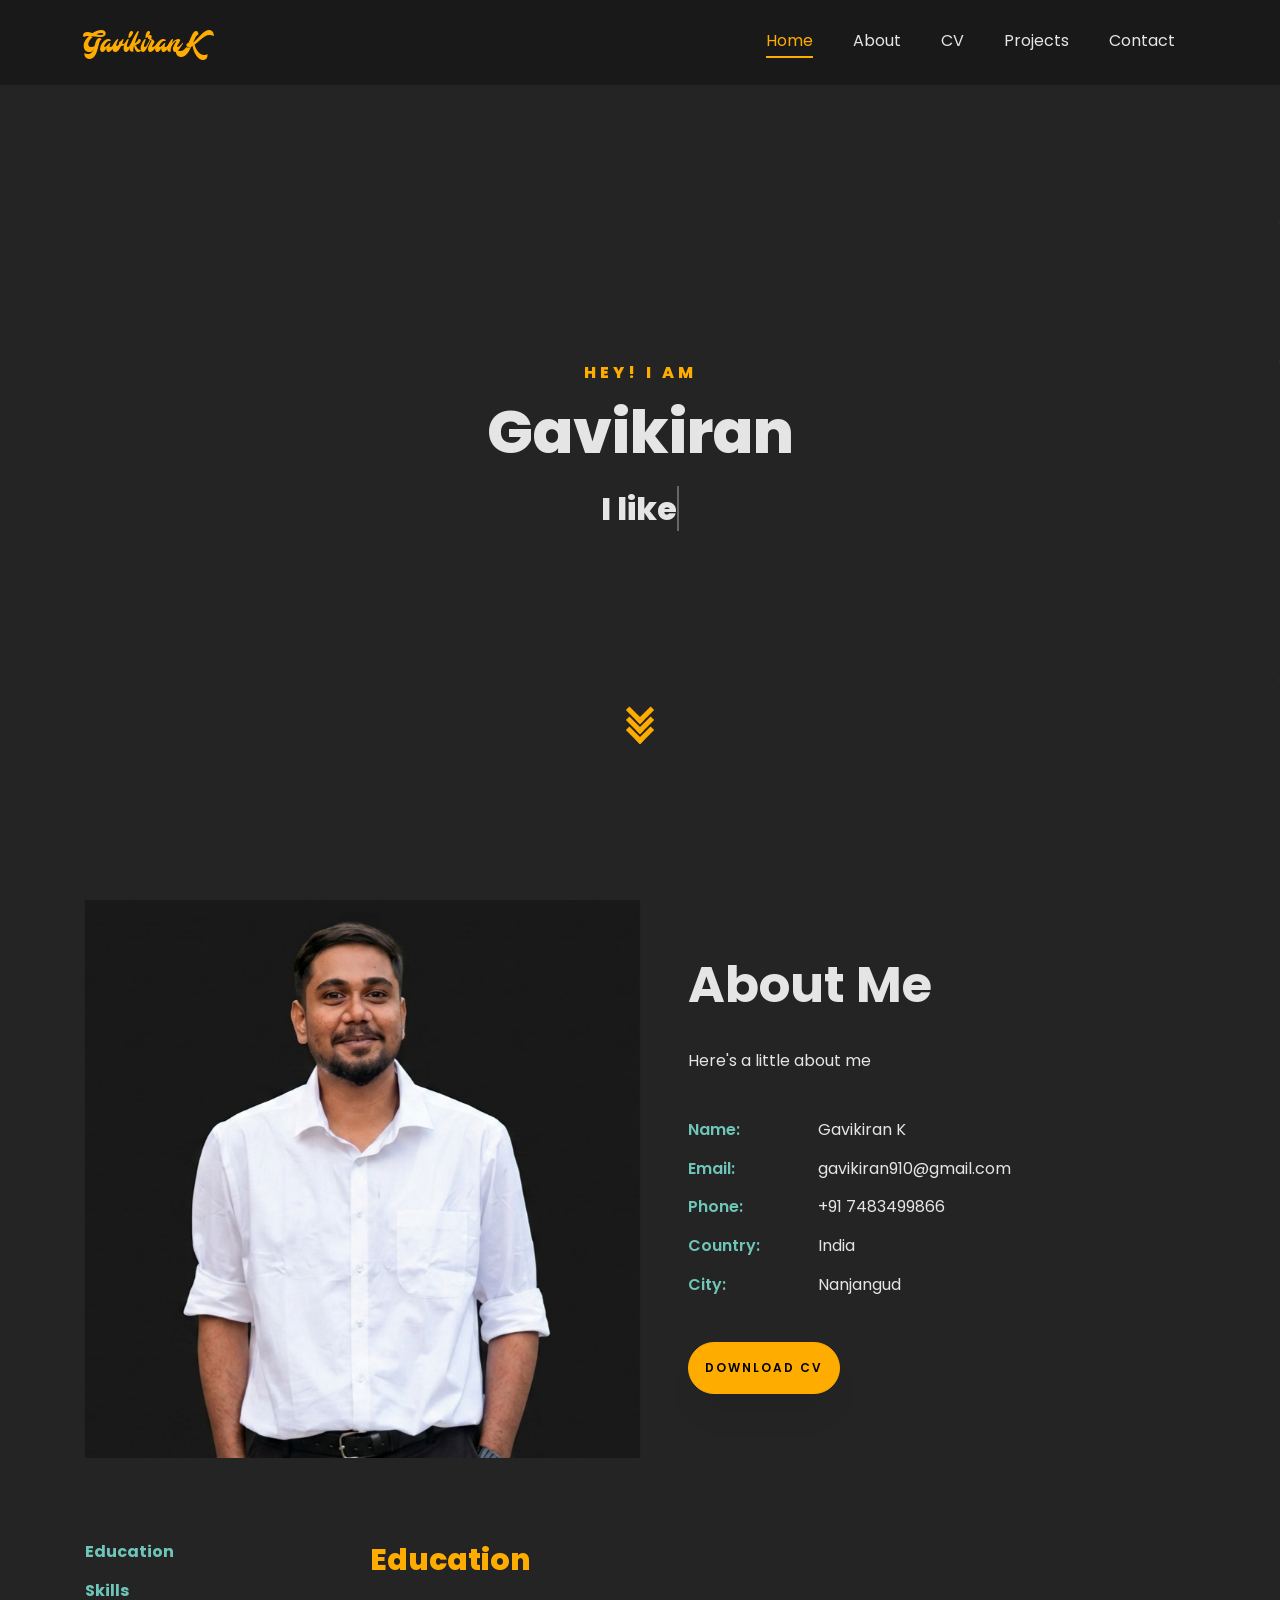
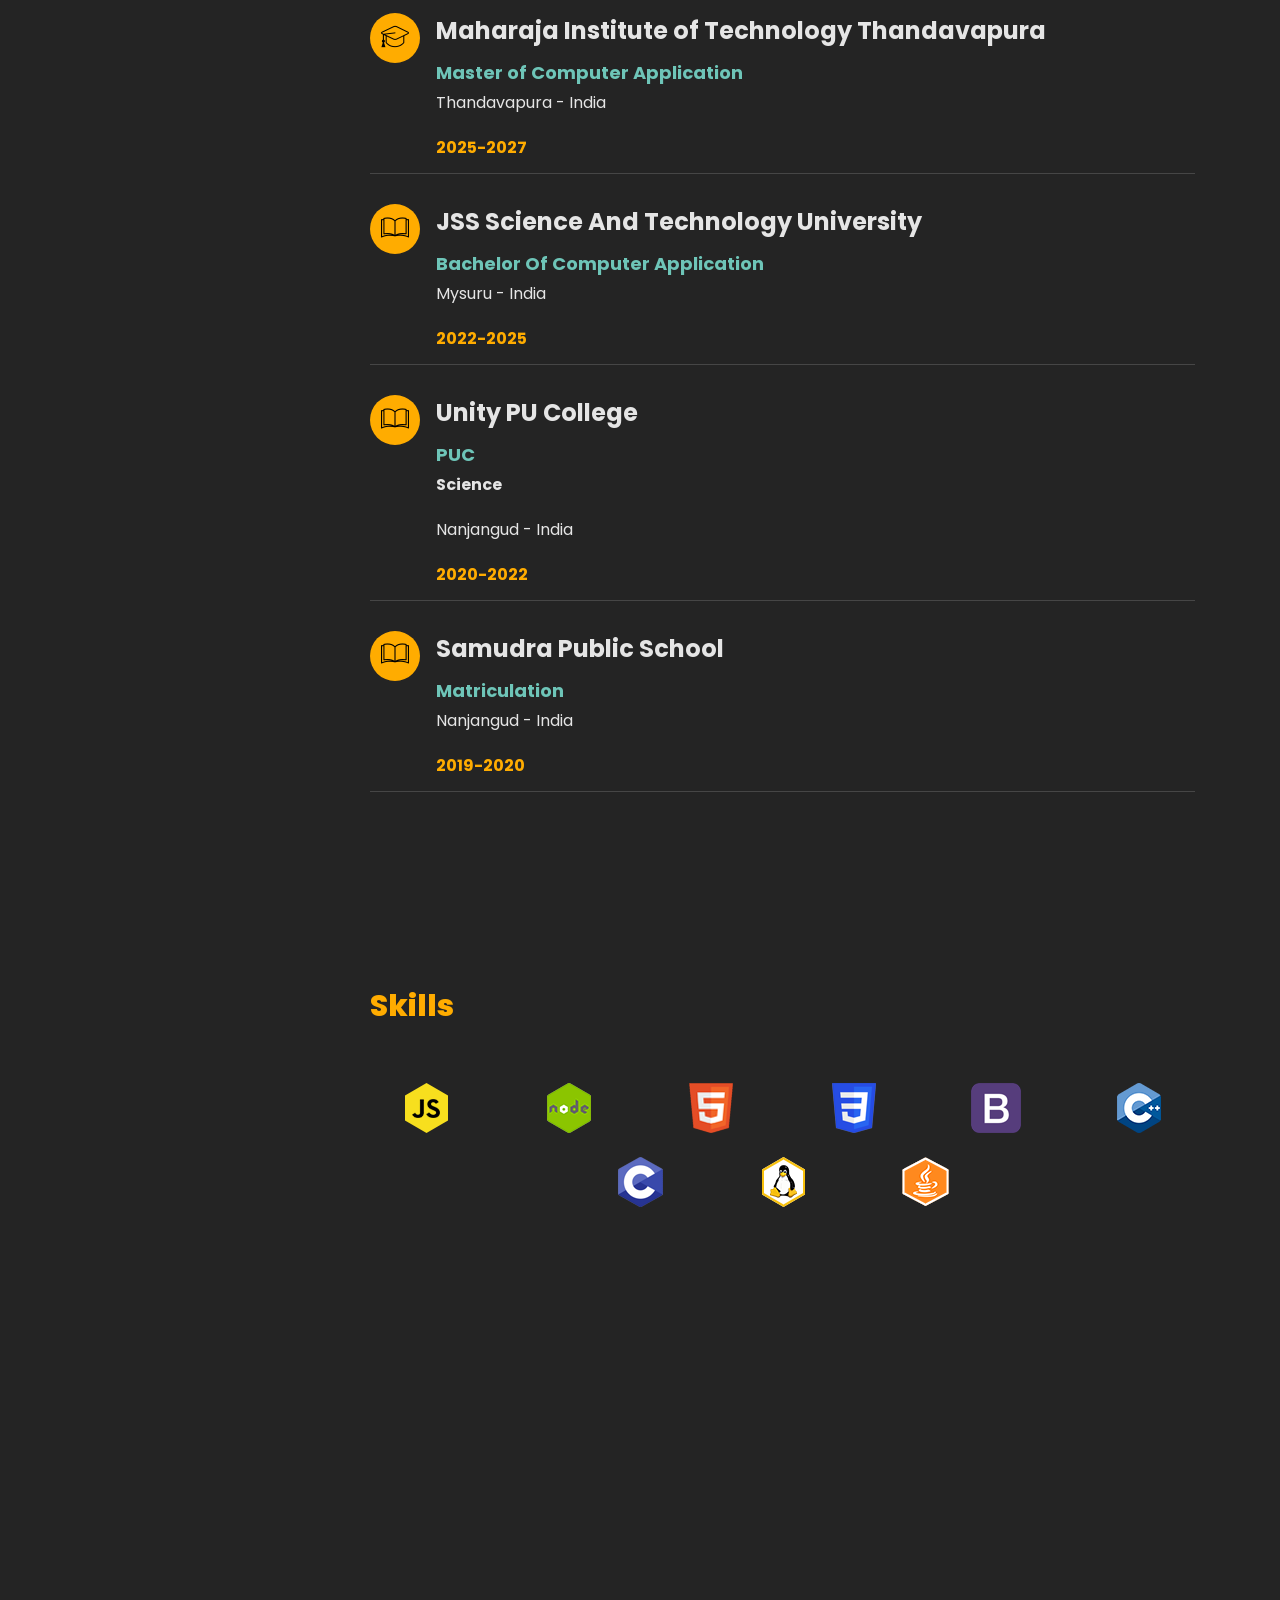
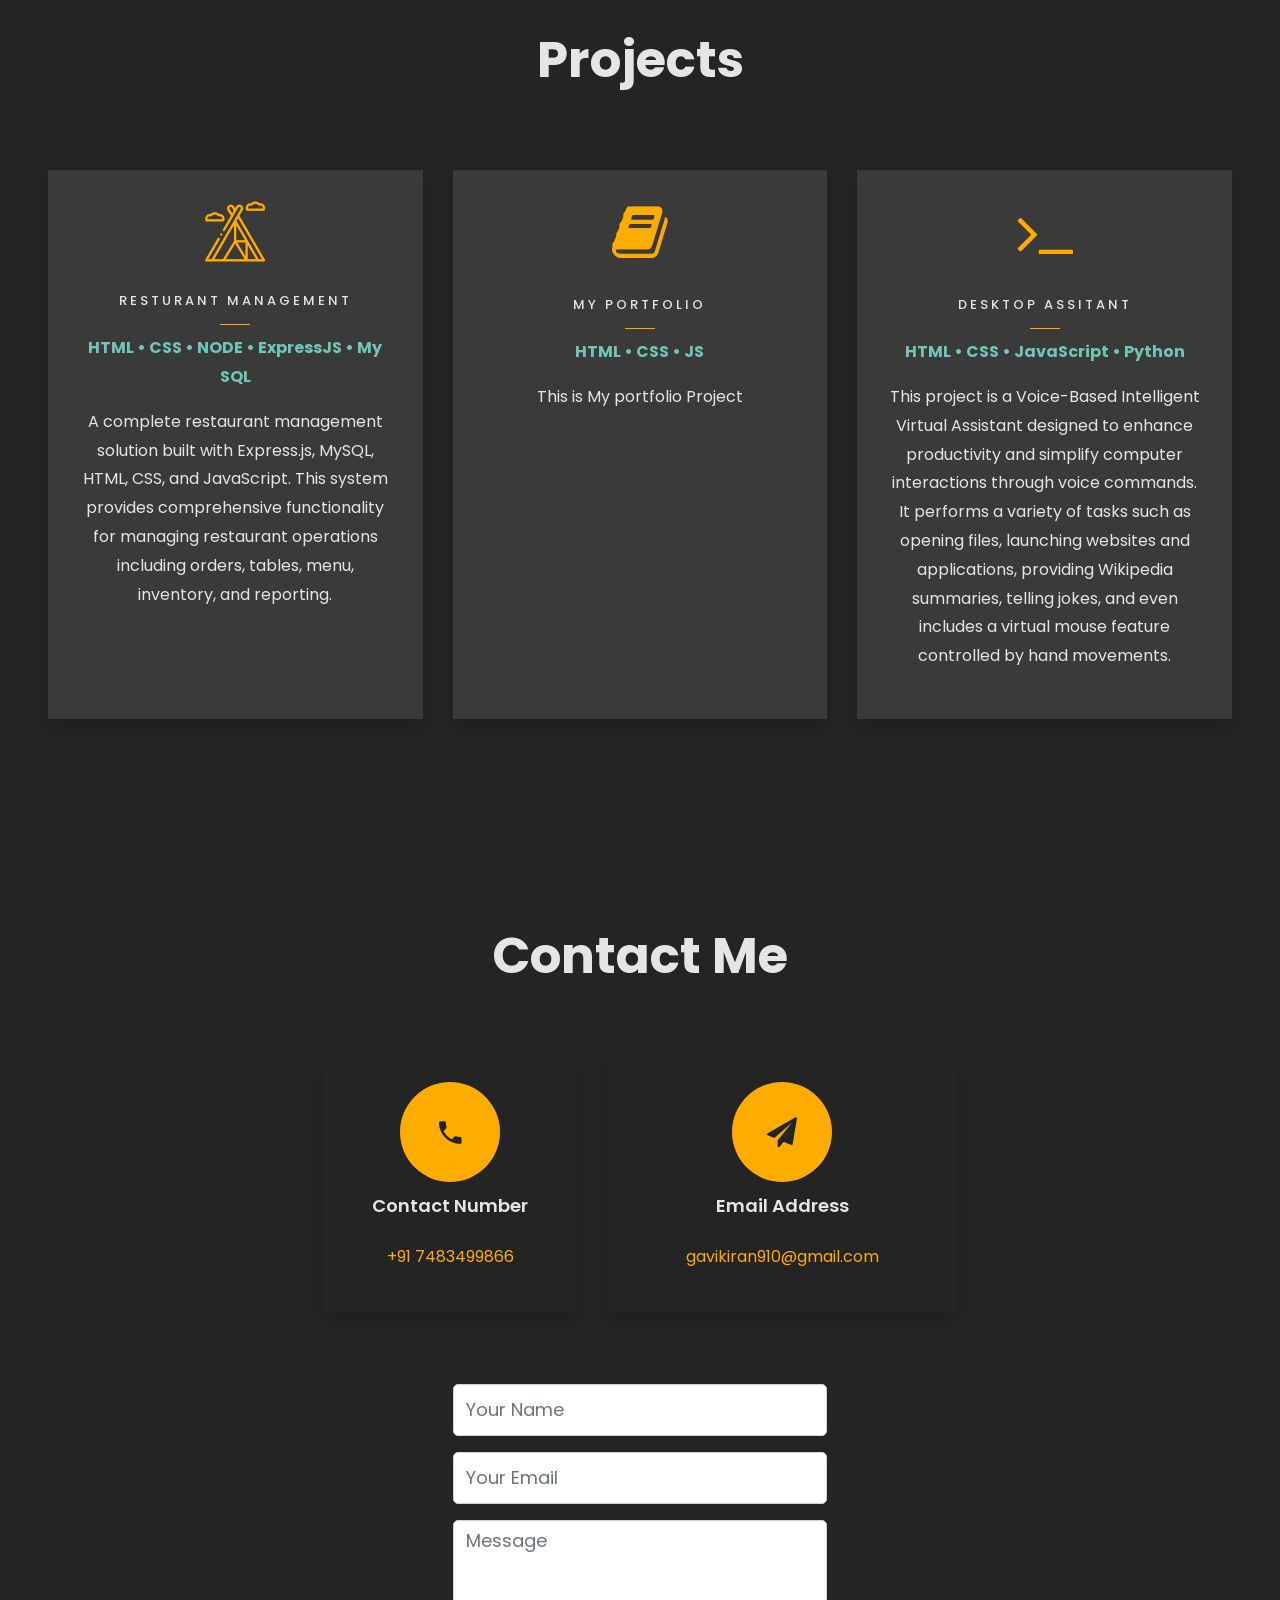
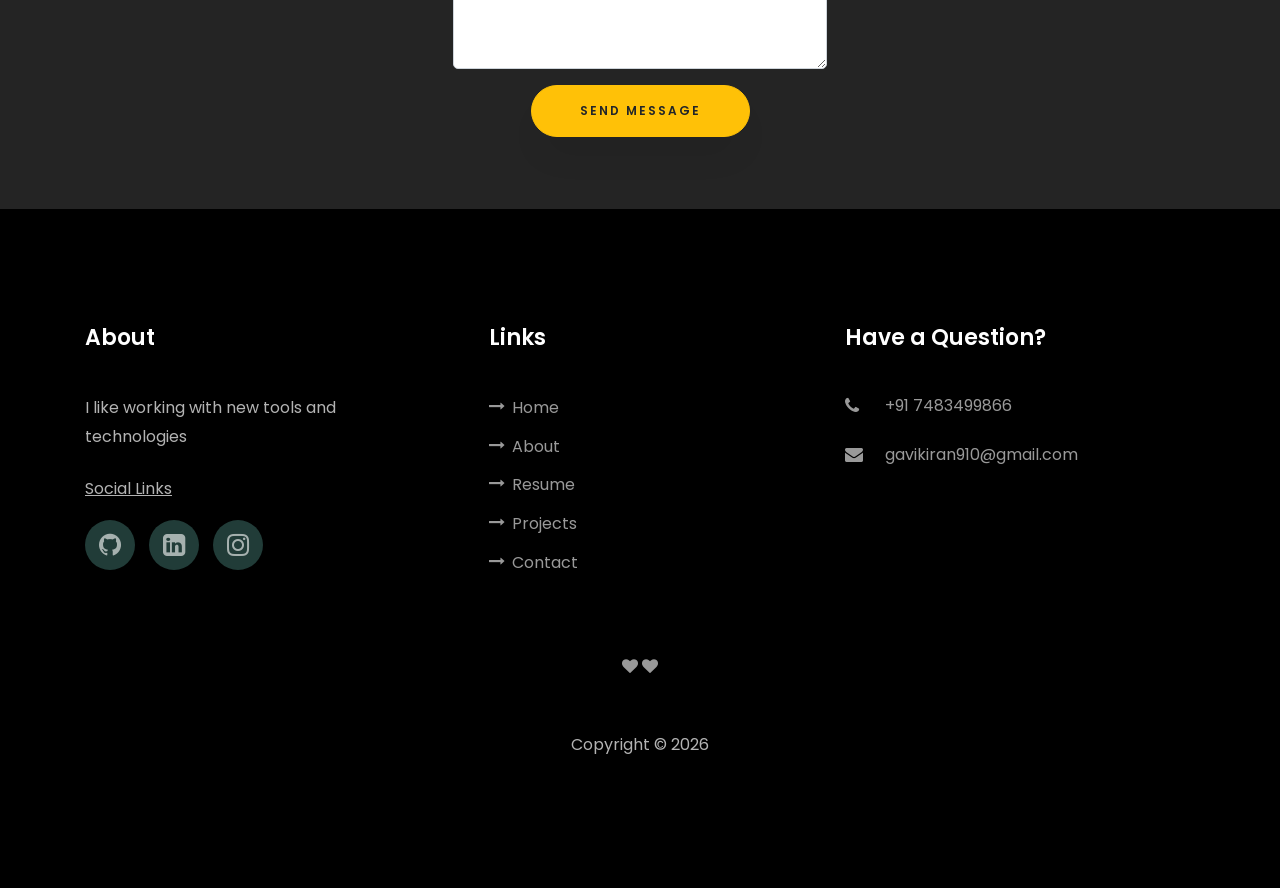
==== index.html @ 0dee783a "first commit" ====
<!DOCTYPE html>
<html lang="en">
  <head>
    <title>Portfolio Site</title>
    <meta charset="utf-8" />
    <meta
      name="viewport"
      content="width=device-width, initial-scale=1, shrink-to-fit=no"
    />

    <meta property="og:title" content="Page Tile" />
    <meta property="og:description" content="Personal Site" />

    <link
      href="https://fonts.googleapis.com/css?family=Poppins:100,200,300,400,500,600,700,800,900"
      rel="stylesheet"
    />
    <link rel="stylesheet" href="css/animate.css" />
    <link rel="icon" href="favicon2.png">
    <link rel="icon" type="image/png" href="./images/favicon.png">

    <link rel="stylesheet" href="css/owl.carousel.min.css" />
    <link rel="stylesheet" href="css/owl.theme.default.min.css" />
    <link rel="stylesheet" href="css/magnific-popup.css" />
    <link rel="stylesheet" href="css/aos.css" />
    <link rel="stylesheet" href="css/flaticon.css" />
    <link rel="stylesheet" href="css/icomoon.css" />
    <link rel="stylesheet" href="css/style.css" />
  </head>

  <body data-spy="scroll" data-target=".site-navbar-target" data-offset="300">
    <nav
      class="navbar navbar-expand-lg navbar-dark bg-dark ftco_navbar ftco-navbar-light site-navbar-target"
      id="ftco-navbar"
    >
      <div class="container">
        <a class="navbar-brand" href="index.html">Gavikiran K</a>
        <button
          class="navbar-toggler js-fh5co-nav-toggle fh5co-nav-toggle"
          type="button"
          data-toggle="collapse"
          data-target="#ftco-nav"
          aria-controls="ftco-nav"
          aria-expanded="false"
          aria-label="Toggle navigation"
        >
          <span class="oi oi-menu"></span> Menu
        </button>

        <div class="collapse navbar-collapse" id="ftco-nav">
          <ul class="navbar-nav nav ml-auto">
            <li class="nav-item">
              <a href="#home-section" class="nav-link"><span>Home</span></a>
            </li>
            <li class="nav-item">
              <a href="#about-section" class="nav-link"><span>About</span></a>
            </li>
            <li class="nav-item">
              <a href="#resume-section" class="nav-link"><span>CV</span></a>
            </li>
            <li class="nav-item">
              <a href="#project-section" class="nav-link"
                ><span>Projects</span></a
              >
            </li>
            <li class="nav-item">
              <a href="#contact-section" class="nav-link"
                ><span>Contact</span></a
              >
            </li>
          </ul>
        </div>
      </div>
    </nav>

    <!-- particles -->
    <div id="particles-js"></div>

    <section class="hero-wrap js-fullheight" id="home-section">
      <div class="container">
        <div
          class="row no-gutters slider-text js-fullheight justify-content-center align-items-center"
        >
          <div class="col-lg-8 col-md-6 ftco-animate d-flex align-items-center">
            <div class="text text-center">
              <span class="subheading">Hey! I am</span>
              <h1>Gavikiran</h1>
              <h2>
                I like
                <span
                  class="txt-rotate"
                  data-period="2000"
                  data-rotate='[ "Coding.", "Software Development", "Problem Solving.", "Photography.", "Gaming."]'
                ></span>
              </h2>
            </div>
          </div>
        </div>
        <div class="scrollDown">
          <span></span>
          <span></span>
          <span></span>
        </div>
      </div>
      <div class="glyphicon glyphicon-arrow-down"></div>
    </section>

    <section
      class="ftco-about img ftco-section ftco-no-pt ftco-no-pb"
      id="about-section"
    >
      <div class="container">
        <div class="row d-flex no-gutters">
          <div class="col-md-6 col-lg-6 d-flex">
            <div class="img-about img d-flex align-items-stretch">
              <div class="overlay"></div>
              <div
                class="img d-flex align-self-stretch align-items-center"
                style="background-image: url(images/about.jpeg)"
              ></div>
            </div>
          </div>
          <div class="col-md-6 col-lg-6 pl-md-5 py-5">
            <div class="row justify-content-start pb-3">
              <div class="col-md-12 heading-section ftco-animate">
                <h2 class="mb-4">About Me</h2>
                <p>Here's a little about me</p>
                <ul class="about-info mt-4 px-md-0 px-2">
                  <li class="d-flex"><span>Name:</span><span>Gavikiran K</span></li>
                  <li class="d-flex">
                    <span>Email:</span><span>gavikiran910@gmail.com</span>
                  </li>
                  <li class="d-flex">
                    <span>Phone:</span><span>+91 7483499866</span>
                  </li>
                  <li class="d-flex">
                    <span>Country:</span> <span>India</span>
                  </li>
                  <li class="d-flex"><span>City:</span><span>Nanjangud</span></li>
                </ul>
              </div>
            </div>
            <div class="counter-wrap ftco-animate d-flex mt-md-3">
              <div class="text">
                <p>
                  <a href="" class="btn btn-primary py-3 px-3">Download CV</a>
                </p>
              </div>
            </div>
          </div>
        </div>
      </div>
    </section>

    <section class="ftco-section ftco-no-pb goto-here" id="resume-section">
      <div class="container">
        <div class="row">
          <div class="col-md-3">
            <nav id="navi">
              <ul>
                <li><a href="#page-1">Education</a></li>
                
                <li><a href="#page-3">Skills</a></li>
                
              </ul>
            </nav>
          </div>
          <div class="col-md-9">
            <div id="page-1" class="page one">
              <h2 class="heading">Education</h2>
              <div class="resume-wrap d-flex ftco-animate">
                <div
                  class="icon d-flex align-items-center justify-content-center"
                >
                  <span class="flaticon-graduation-cap"></span>
                </div>
                <div class="text pl-3">
                  <h2>Maharaja Institute of Technology Thandavapura</h2>
                  <span class="position">Master of Computer Application</span>
                  
                  <p>Thandavapura - India</p>
                  <span class="date">2025-2027</span>
                </div>
              </div>
              <div class="resume-wrap d-flex ftco-animate">
                <div
                  class="icon d-flex align-items-center justify-content-center"
                >
                  <span class="flaticon-book"></span>
                </div>
                <div class="text pl-3">
                  <h2>JSS Science And Technology University</h2>
                  <span class="position">Bachelor Of Computer Application</span>
                 
                  <p>Mysuru - India</p>
                  <span class="date">2022-2025</span>
                </div>
              </div>

               <div class="resume-wrap d-flex ftco-animate">
                <div
                  class="icon d-flex align-items-center justify-content-center"
                >
                  <span class="flaticon-book"></span>
                </div>
                <div class="text pl-3">
                  <h2>Unity PU College</h2>
                  <span class="position">PUC</span>
                  <p><strong>Science</strong></p>
                 
                  <p>Nanjangud - India</p>
                  <span class="date">2020-2022</span>
                </div>
              </div>
              
              <div class="resume-wrap d-flex ftco-animate">
                <div
                  class="icon d-flex align-items-center justify-content-center"
                >
                  <span class="flaticon-book"></span>
                </div>
                <div class="text pl-3">
                  <h2>Samudra Public School</h2>
                  <span class="position">Matriculation</span>
                  
                  <p>Nanjangud - India</p>
                  <span class="date">2019-2020</span>
                </div>
              </div>
            </div>

            
            <div id="page-3" class="page three">
  <h2 class="heading">Skills</h2>

  <!-- Skill Section -->
 


  <div class="row justify-content-center text-center py-4">

    <div class="col-md-2 col-4 mb-4">
      <img class="img-fluid grow" src="images/skills/javascript.png" title="JavaScript" />
    </div>

    <div class="col-md-2 col-4 mb-4">
      <img class="img-fluid grow" src="images/skills/node.png" title="NodeJS" />
    </div>

    <div class="col-md-2 col-4 mb-4">
      <img class="img-fluid grow" src="images/skills/html.png" title="HTML" />
    </div>

    <div class="col-md-2 col-4 mb-4">
      <img class="img-fluid grow" src="images/skills/css.png" title="CSS" />
    </div>

    <div class="col-md-2 col-4 mb-4">
      <img class="img-fluid grow" src="images/skills/bootstrap.png" title="Bootstrap" />
    </div>

    <div class="col-md-2 col-4 mb-4">
      <img class="img-fluid grow" src="images/skills/cplusplus.png" title="C++" />
    </div>

    <div class="col-md-2 col-4 mb-4">
      <img class="img-fluid grow" src="images/skills/c.png" title="C" />
    </div>

    <div class="col-md-2 col-4 mb-4">
      <img class="img-fluid grow" src="images/skills/linux.png" title="Linux" />
    </div>

    <div class="col-md-2 col-4 mb-4">
      <img class="img-fluid grow" src="images/skills/java.png" title="Java" />
    </div>

  </div>
</div>

<!-- CSS -->
<style>
/* Section spacing */
#page-3 {
  padding: 80px 0;
}

/* Heading spacing */
.heading {
  margin-bottom: 40px;
}

/* Image hover effect */
.grow {
  transition: transform 0.3s ease;
}

.grow:hover {
  transform: scale(1.2);
}

/* Optional: better alignment */
img {
  max-width: 80px;
}
</style>
            
    </section>

    <section class="ftco-section" id="project-section">
      <div class="container-fluid px-md-5">
        <div class="row justify-content-center py-5 mt-5">
          <div class="col-md-12 heading-section text-center ftco-animate">
            <h2 class="mb-4">Projects</h2>
          </div>
        </div>
        <div class="row">
          <div class="col-md-4 text-center d-flex ftco-animate">
            <a href="https://github.com/GAVIKIRAN/Resturant-Management" class="services-1 shadow">
              <span class="icon">
                <i class="flaticon-camp"></i>
              </span>
              <div class="desc">
                <h3 class="mb-4">Resturant Management</h3>
                <p><strong>HTML • CSS • NODE • ExpressJS • My SQL</strong></p>
                <p>
                   A complete restaurant management solution built with Express.js, MySQL, HTML, CSS, and JavaScript. 
                   This system provides comprehensive functionality for managing 
                   restaurant operations including orders, tables, menu, inventory, and reporting.
                </p>
              </div>
            </a>
          </div>
          <div class="col-md-4 text-center d-flex mx-auto ftco-animate">
            <a
              href=""
              target="_blank"
              class="services-1 shadow"
            >
              <span class="icon">
                <i class="icon-book"></i>
              </span>
              <div class="desc">
                <h3 class="mb-4">My Portfolio</h3>
                <p><strong>HTML • CSS • JS</strong></p>
                <p>
                  This is My portfolio Project
                </p>
              </div>
            </a>
          </div>
          <div class="col-md-4 text-center d-flex mx-auto ftco-animate">
            <a
              href="https://github.com/GAVIKIRAN/Dekstop-Assistant"
              target="_blank"
              class="services-1 shadow"
            >
              <span class="icon">
                <i class="icon-terminal"></i>
              </span>
              <div class="desc">
                <h3 class="mb-4">Desktop Assitant</h3>
                <p><strong>HTML • CSS • JavaScript • Python</strong></p>
                <p>
                  This project is a Voice-Based Intelligent Virtual Assistant designed to enhance productivity and simplify computer interactions through voice commands. 
                  It performs a variety of tasks such as opening files, launching websites 
                  and applications, providing Wikipedia summaries, telling jokes, and even includes a 
                  virtual mouse feature controlled by hand movements.
                </p>
              </div>
            </a>
          </div>
        </div>
        
    </section>

    <section
      class="ftco-section contact-section ftco-no-pb"
      id="contact-section"
    >
      <div class="container">
        <div class="row justify-content-center mb-4 pb-3">
          <div class="col-md-7 heading-section text-center ftco-animate">
            <h2 class="mb-4">Contact Me</h2>
          </div>
        </div>

        <div class="row d-flex justify-content-center contact-info mb-5">
          <div class="col-md-6 col-lg-3 d-flex ftco-animate">
            <div class="align-self-stretch box text-center p-4 shadow">
              <div
                class="icon d-flex align-items-center justify-content-center"
              >
                <span class="icon-phone2"></span>
              </div>
              <div>
                <h3 class="mb-4">Contact Number</h3>
                <p><a>+91 7483499866</a></p>
              </div>
            </div>
          </div>
          <div class="col-md-6 col-lg-4 d-flex ftco-animate">
            <div class="align-self-stretch box text-center p-4 shadow">
              <div
                class="icon d-flex align-items-center justify-content-center"
              >
                <span class="icon-paper-plane"></span>
              </div>
              <div>
                <h3 class="mb-4">Email Address</h3>
                <p><a href="">gavikiran910@gmail.com</a></p>
              </div>
            </div>
          </div>
          
              
            

        <div class="container-fluid px-5 mt-5">

  <div class="row justify-content-center align-items-center">

   

    <!-- FORM -->
    <div class="col-md-6 d-flex justify-content-center p-4">
      <form action="https://formsubmit.co/gavikiran910@gmail.com" method="POST">

  <div class="form-group">
    <input type="text" name="name" class="form-control" placeholder="Your Name" required>
  </div>

  <div class="form-group">
    <input type="email" name="email" class="form-control" placeholder="Your Email" required>
  </div>

  <div class="form-group">
    <textarea name="message" class="form-control" rows="5" placeholder="Message" required></textarea>
  </div>

  <div class="text-center">
    <button type="submit" class="btn btn-warning px-5 py-3">
      Send Message
    </button>
  </div>

  <!-- IMPORTANT -->
  <input type="hidden" name="_captcha" value="false">
  <input type="hidden" name="_template" value="table">

</form>
    </div>

  </div>

</div>
    </section>

    <footer class="ftco-footer ftco-section">
      <div class="container">
        <div class="row mb-5">
          <div class="col-md">
            <div class="ftco-footer-widget mb-4">
              <h2 class="ftco-heading-2">About</h2>
              <p>I like working with new tools and technologies</p>
              <p class="mt-4"><u>Social Links</u></p>
              <ul
                class="ftco-footer-social list-unstyled float-md-left float-lft"
              >
                <li class="ftco-animate">
                  <a href="https://github.com/GAVIKIRAN?tab=repositories" target="_blank"
                    ><span class="icon-github"></span
                  ></a>
                </li>
                <li class="ftco-animate">
                  <a
                    href="https://www.linkedin.com/in/gavikiran-k-21b24b396?utm_source=share_via&utm_content=profile&utm_medium=member_android"
                    target="_blank"
                    ><span class="icon-linkedin-square"></span
                  ></a>
                </li>
                
                <li class="ftco-animate">
                  <a href="https://www.instagram.com/gavikirank/"><span class="icon-instagram"></span></a>
                </li>
              </ul>
            </div>
          </div>
          <div class="col-md">
            <div class="ftco-footer-widget mb-4 ml-md-4">
              <h2 class="ftco-heading-2">Links</h2>
              <ul class="list-unstyled">
                <li>
                  <a href="#home-section"
                    ><span class="icon-long-arrow-right mr-2"></span>Home</a
                  >
                </li>
                <li>
                  <a href="#about-section"
                    ><span class="icon-long-arrow-right mr-2"></span>About</a
                  >
                </li>
                <li>
                  <a href="#resume-section"
                    ><span class="icon-long-arrow-right mr-2"></span>Resume</a
                  >
                </li>
                <li>
                  <a href="#project-section"
                    ><span class="icon-long-arrow-right mr-2"></span>Projects</a
                  >
                </li>
                <li>
                  <a href="#contact-section"
                    ><span class="icon-long-arrow-right mr-2"></span>Contact</a
                  >
                </li>
              </ul>
            </div>
          </div>

          <div class="col-md">
            <div class="ftco-footer-widget mb-4">
              <h2 class="ftco-heading-2">Have a Question?</h2>
              <div class="block-23 mb-3">
                <ul>
                  <li>
                    <a
                      ><span class="icon icon-phone"></span
                      ><span class="text">+91 7483499866</span></a
                    >
                  </li>
                  <li>
                    <a href=""
                      ><span class="icon icon-envelope"></span
                      ><span class="text">gavikiran910@gmail.com</span></a
                    >
                  </li>
                </ul>
              </div>
            </div>
          </div>
        </div>
        <div class="row">
          <div class="col-md-12 text-center">
            <i class="icon-heart color-danger" aria-hidden="true"></i>
            <i class="icon-heart color-danger" aria-hidden="true"></i>
            <p class="mt-5">
              Copyright &copy;
              <script>
                document.write(new Date().getFullYear());
              </script>
            </p>
          </div>
        </div>
      </div>
    </footer>

    <!-- loader -->
    <div id="ftco-loader" class="show fullscreen">
      <svg class="circular" width="48px" height="48px">
        <circle
          class="path-bg"
          cx="24"
          cy="24"
          r="22"
          fill="none"
          stroke-width="4"
          stroke="#eeeeee"
        />
        <circle
          class="path"
          cx="24"
          cy="24"
          r="22"
          fill="none"
          stroke-width="4"
          stroke-miterlimit="10"
          stroke="#F96D00"
        />
      </svg>
    </div>

    <script src="js/jquery.min.js"></script>
    <script src="js/jquery-migrate-3.0.1.min.js"></script>
    <script src="js/bootstrap.min.js"></script>
    <script src="js/jquery.waypoints.min.js"></script>
    <script src="js/jquery.stellar.min.js"></script>
    <script src="js/owl.carousel.min.js"></script>
    <script src="js/jquery.magnific-popup.min.js"></script>
    <script src="js/aos.js"></script>
    <script src="js/jquery.animateNumber.min.js"></script>
    <script src="js/scrollax.min.js"></script>
    <script src="js/particles.min.js"></script>
    <script src="js/app.js"></script>
    <script src="js/main.js"></script>
  </body>
</html>
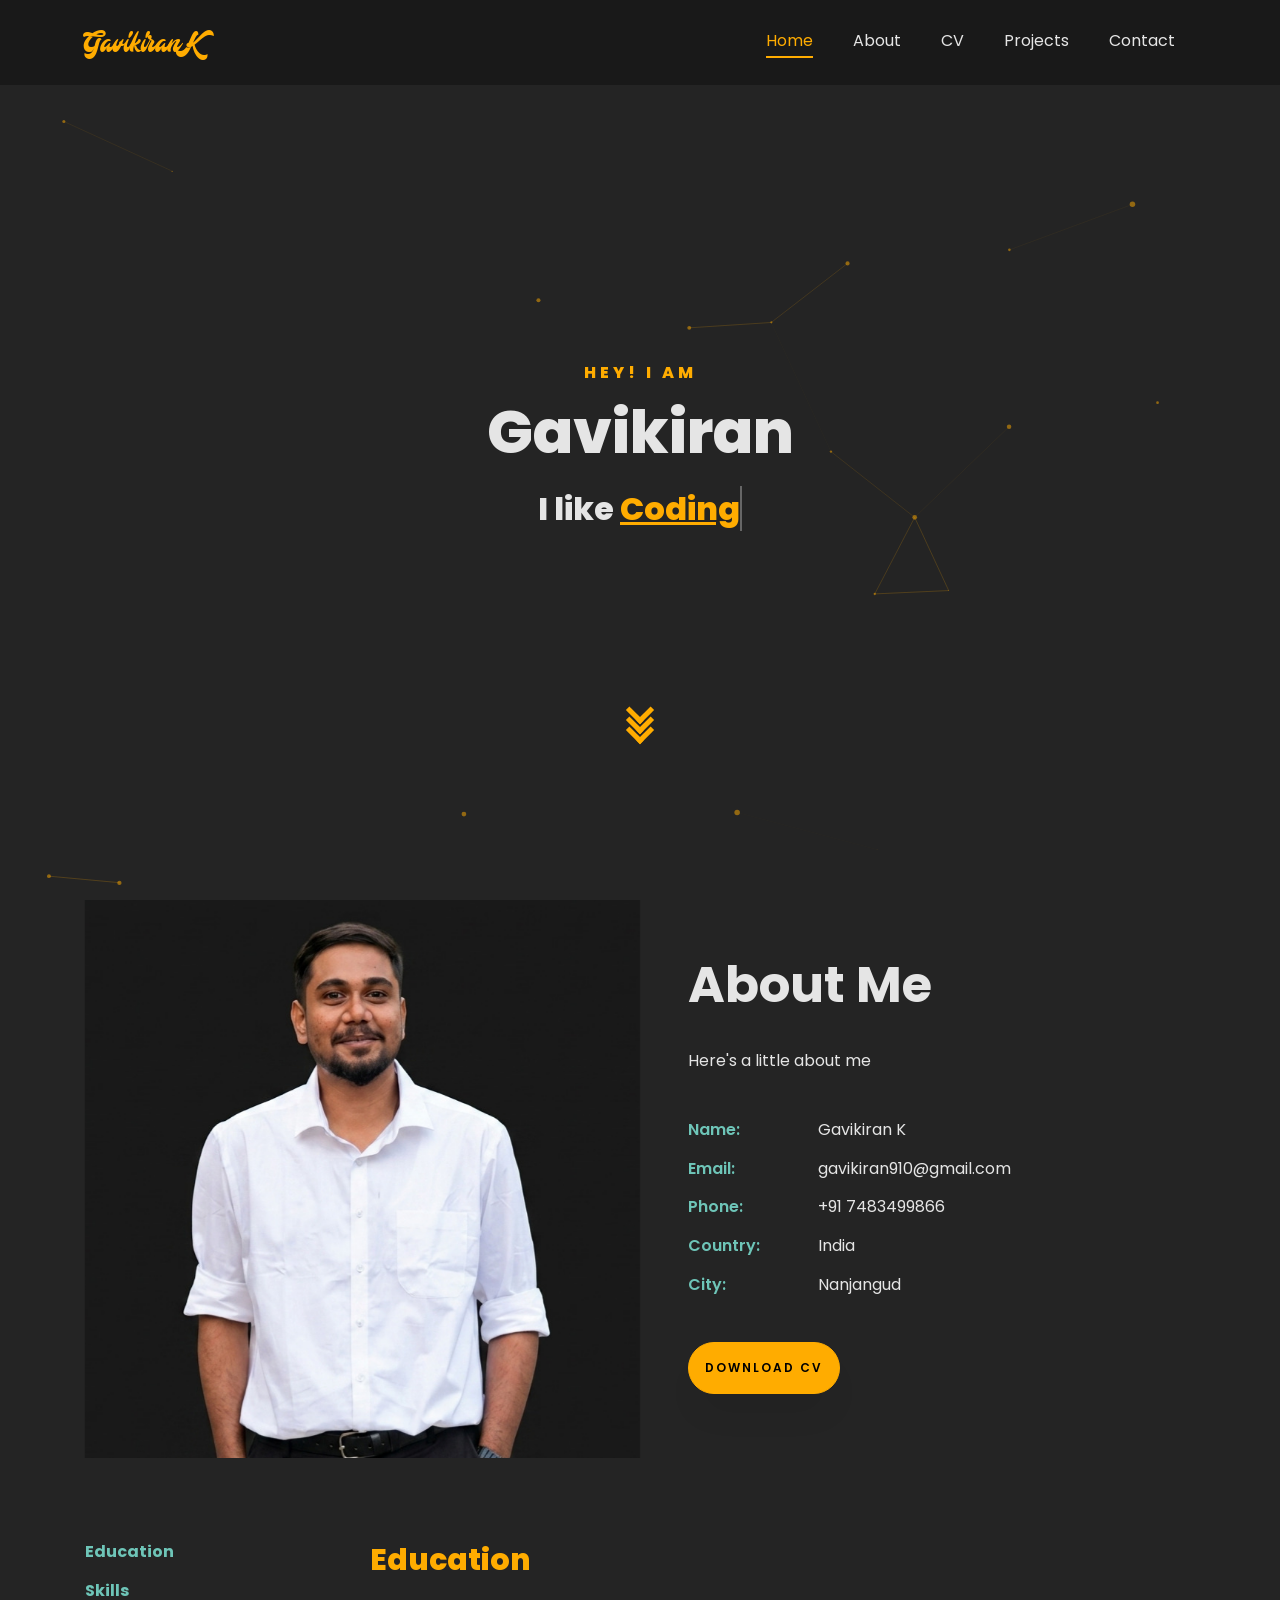
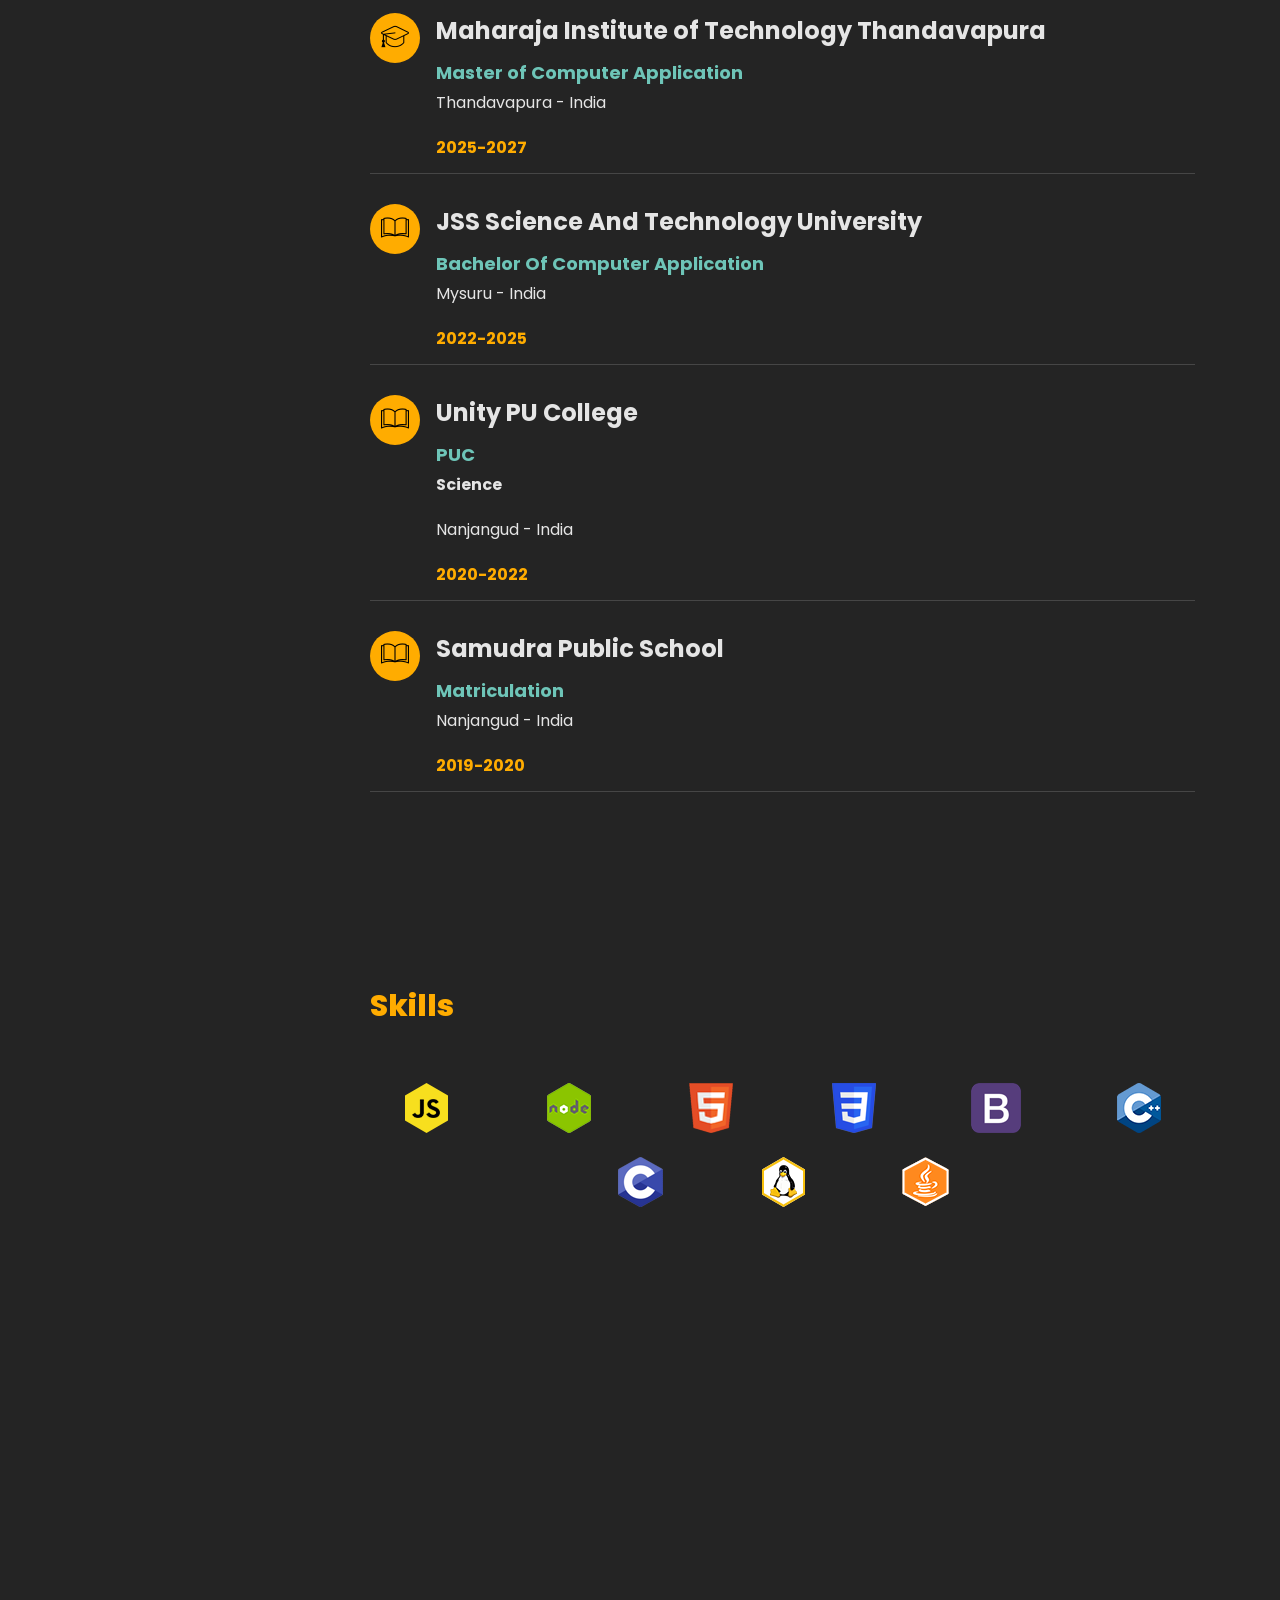
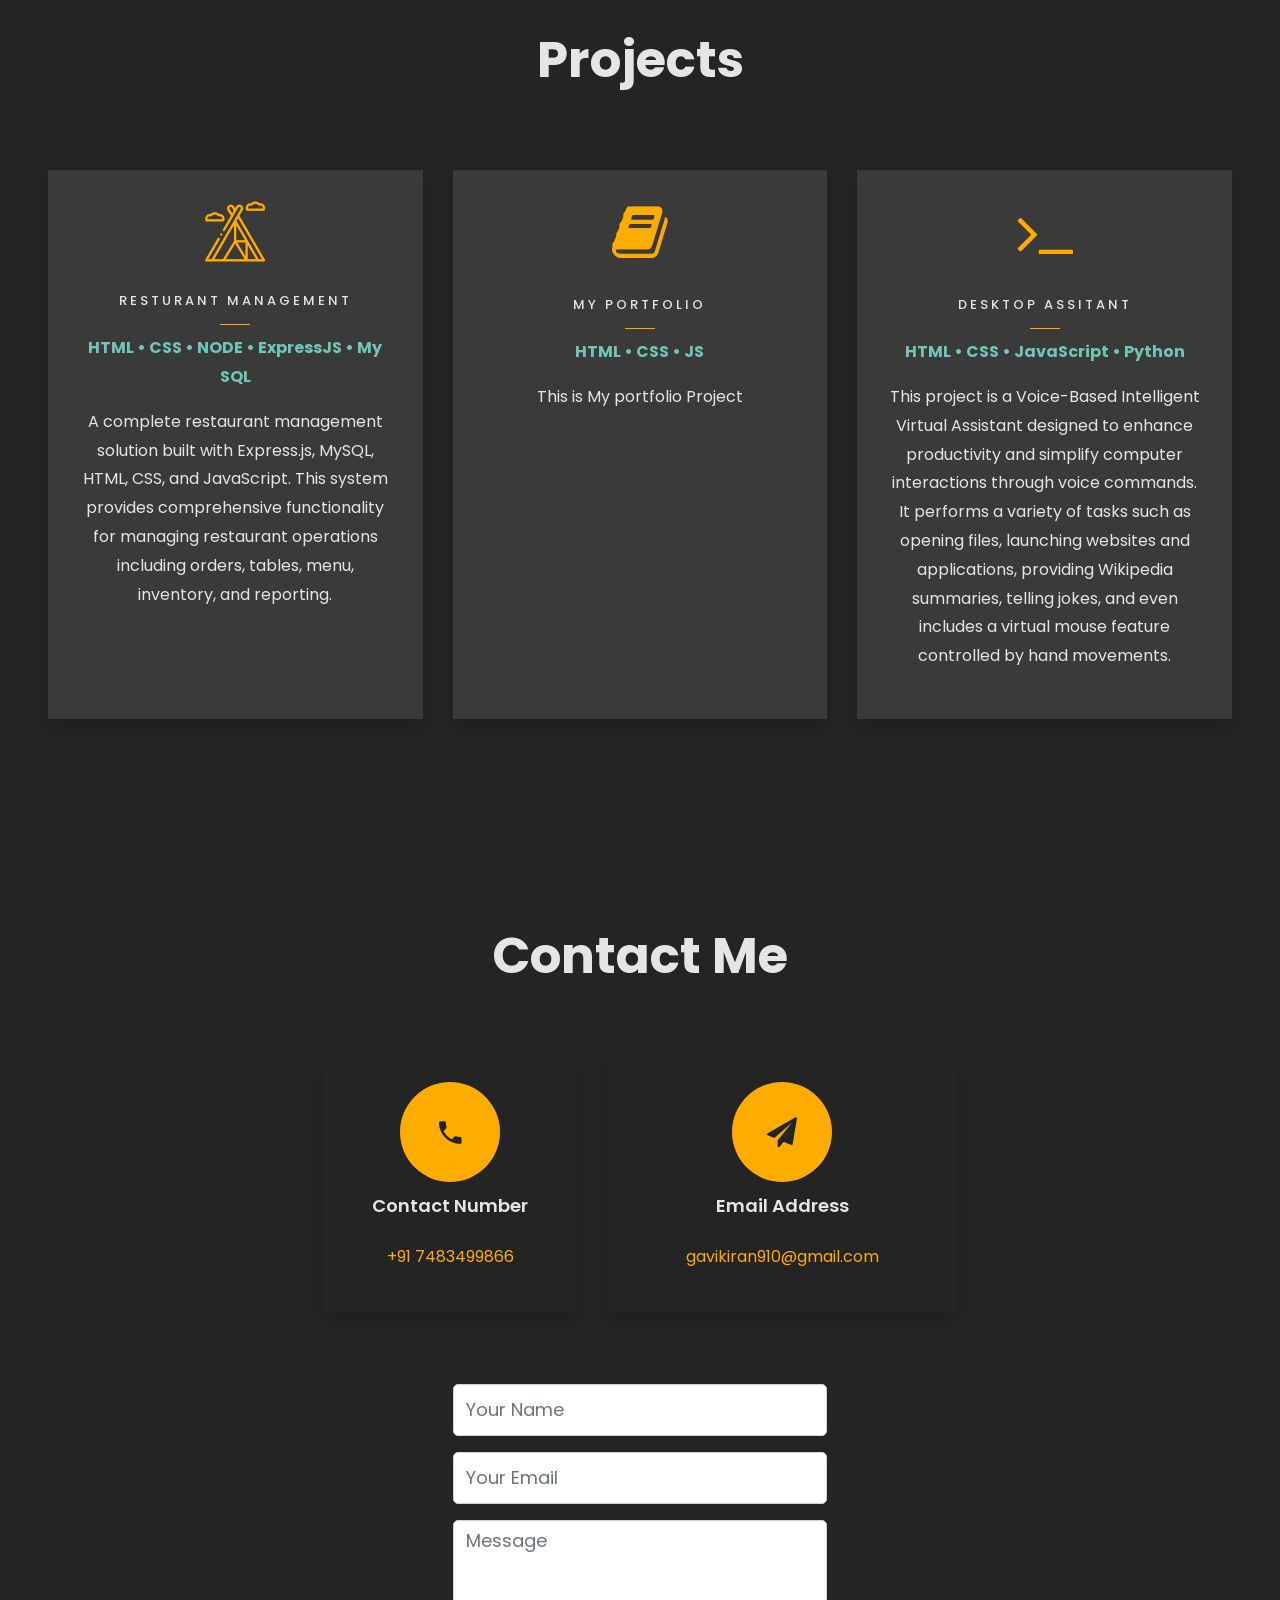
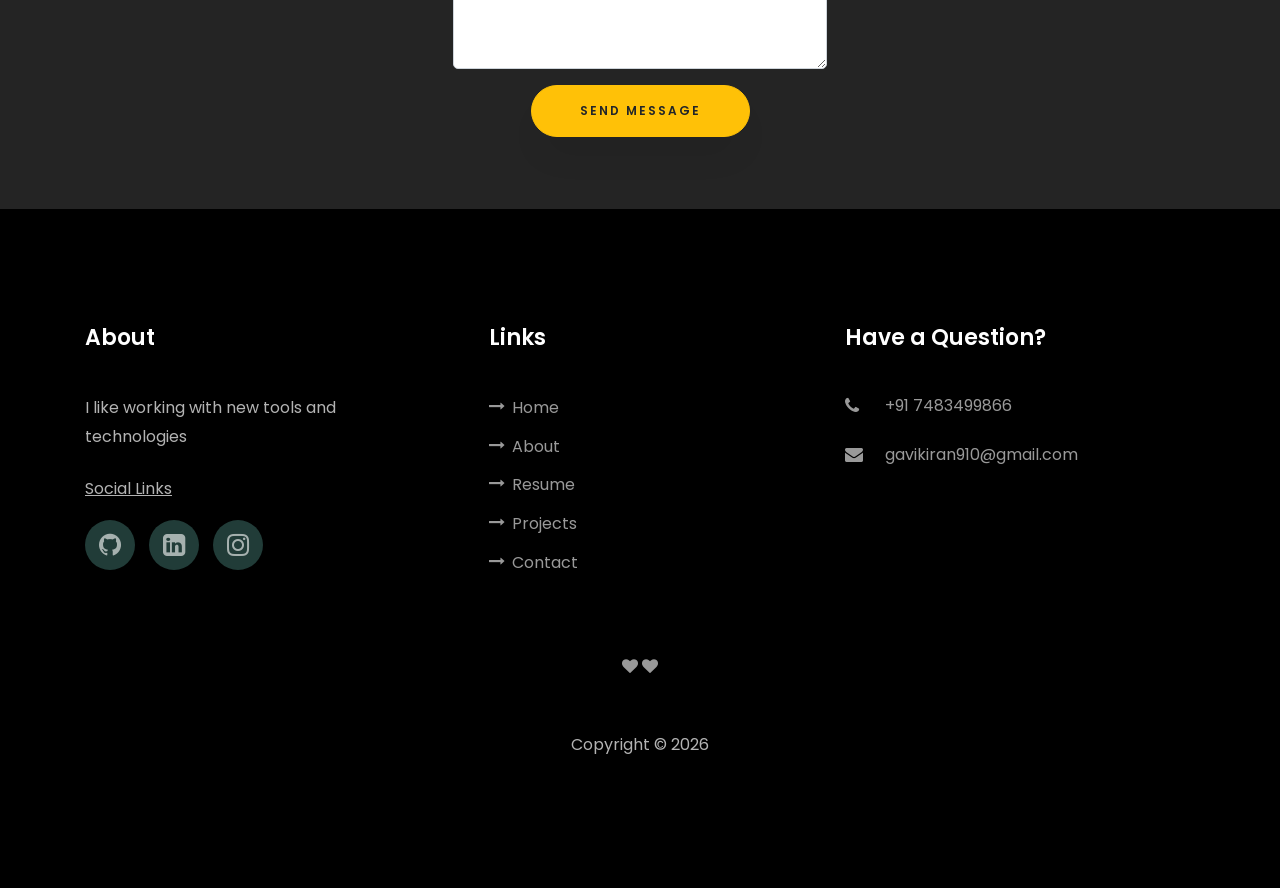
==== commit aa9ec724: "." ====
--- a/index.html
+++ b/index.html
@@ -1,6 +1,7 @@
 <!DOCTYPE html>
 <html lang="en">
   <head>
+    
     <title>Portfolio Site</title>
     <meta charset="utf-8" />
     <meta
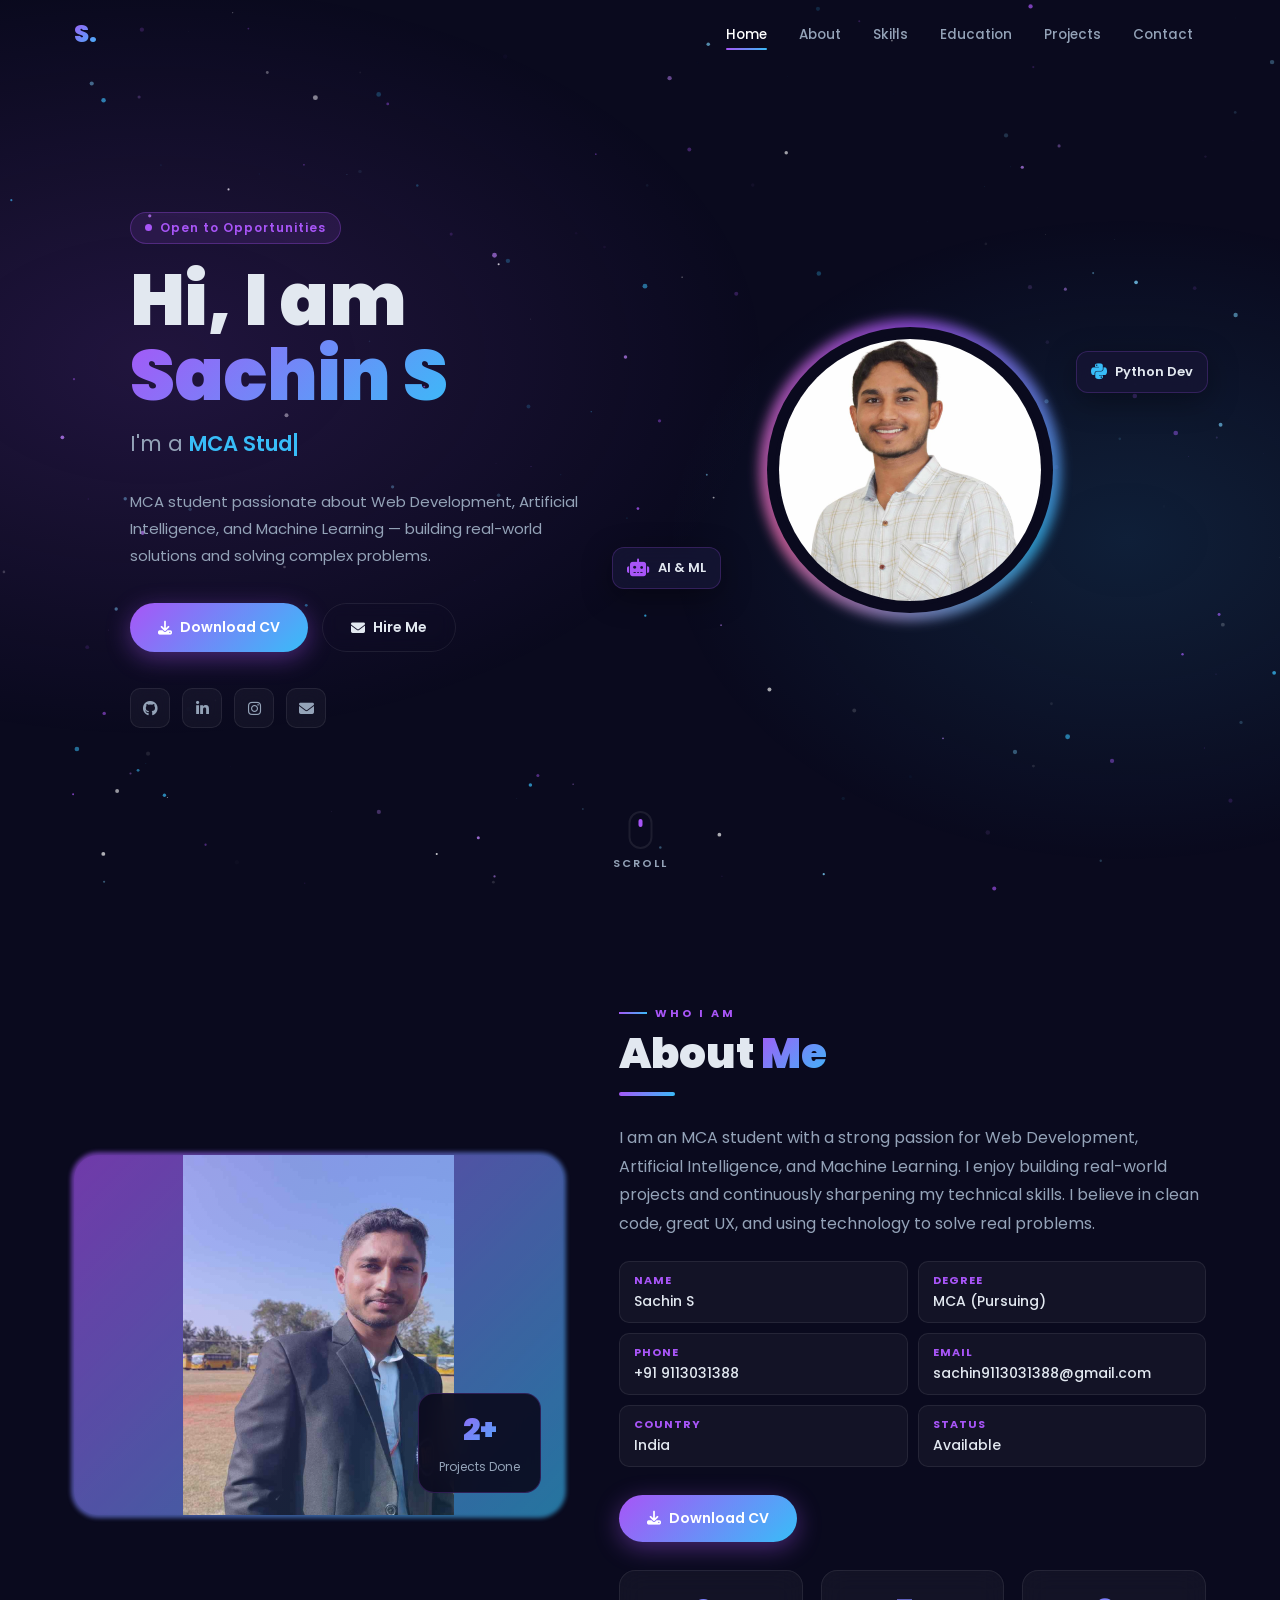
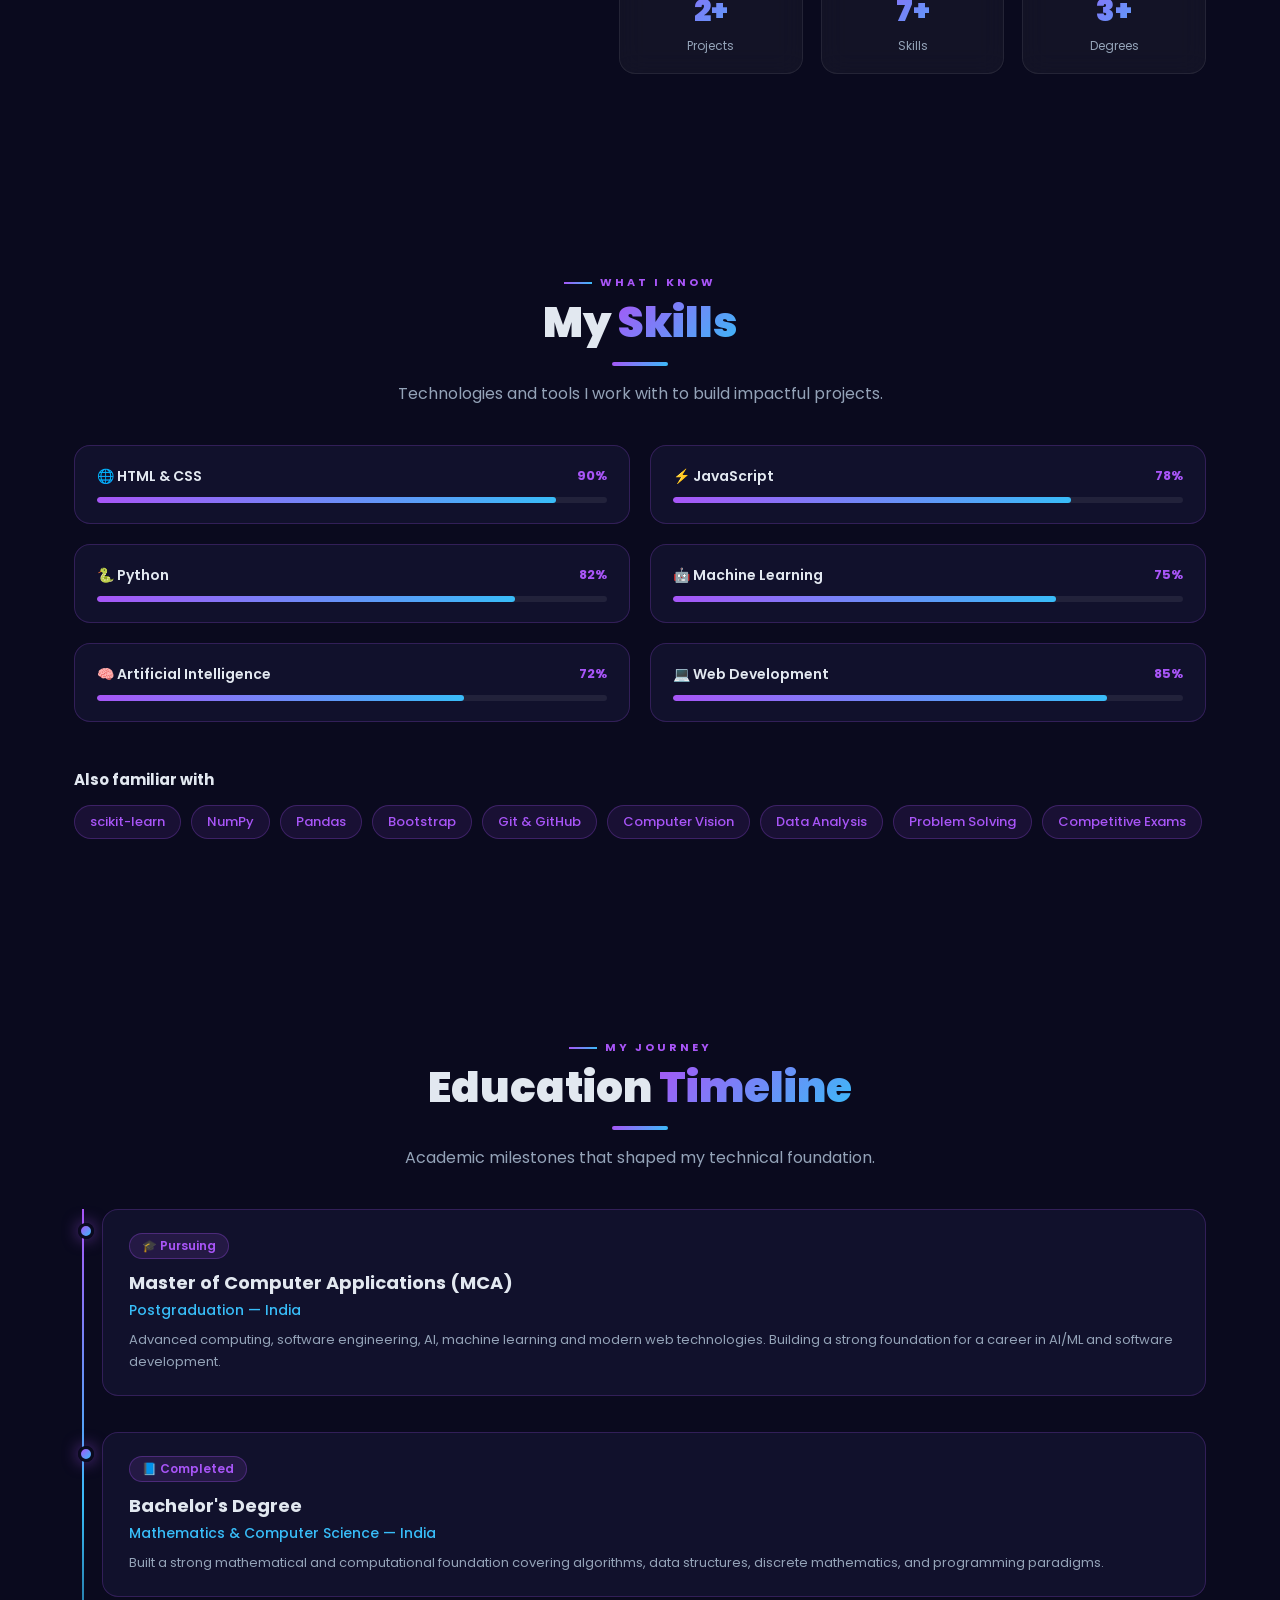
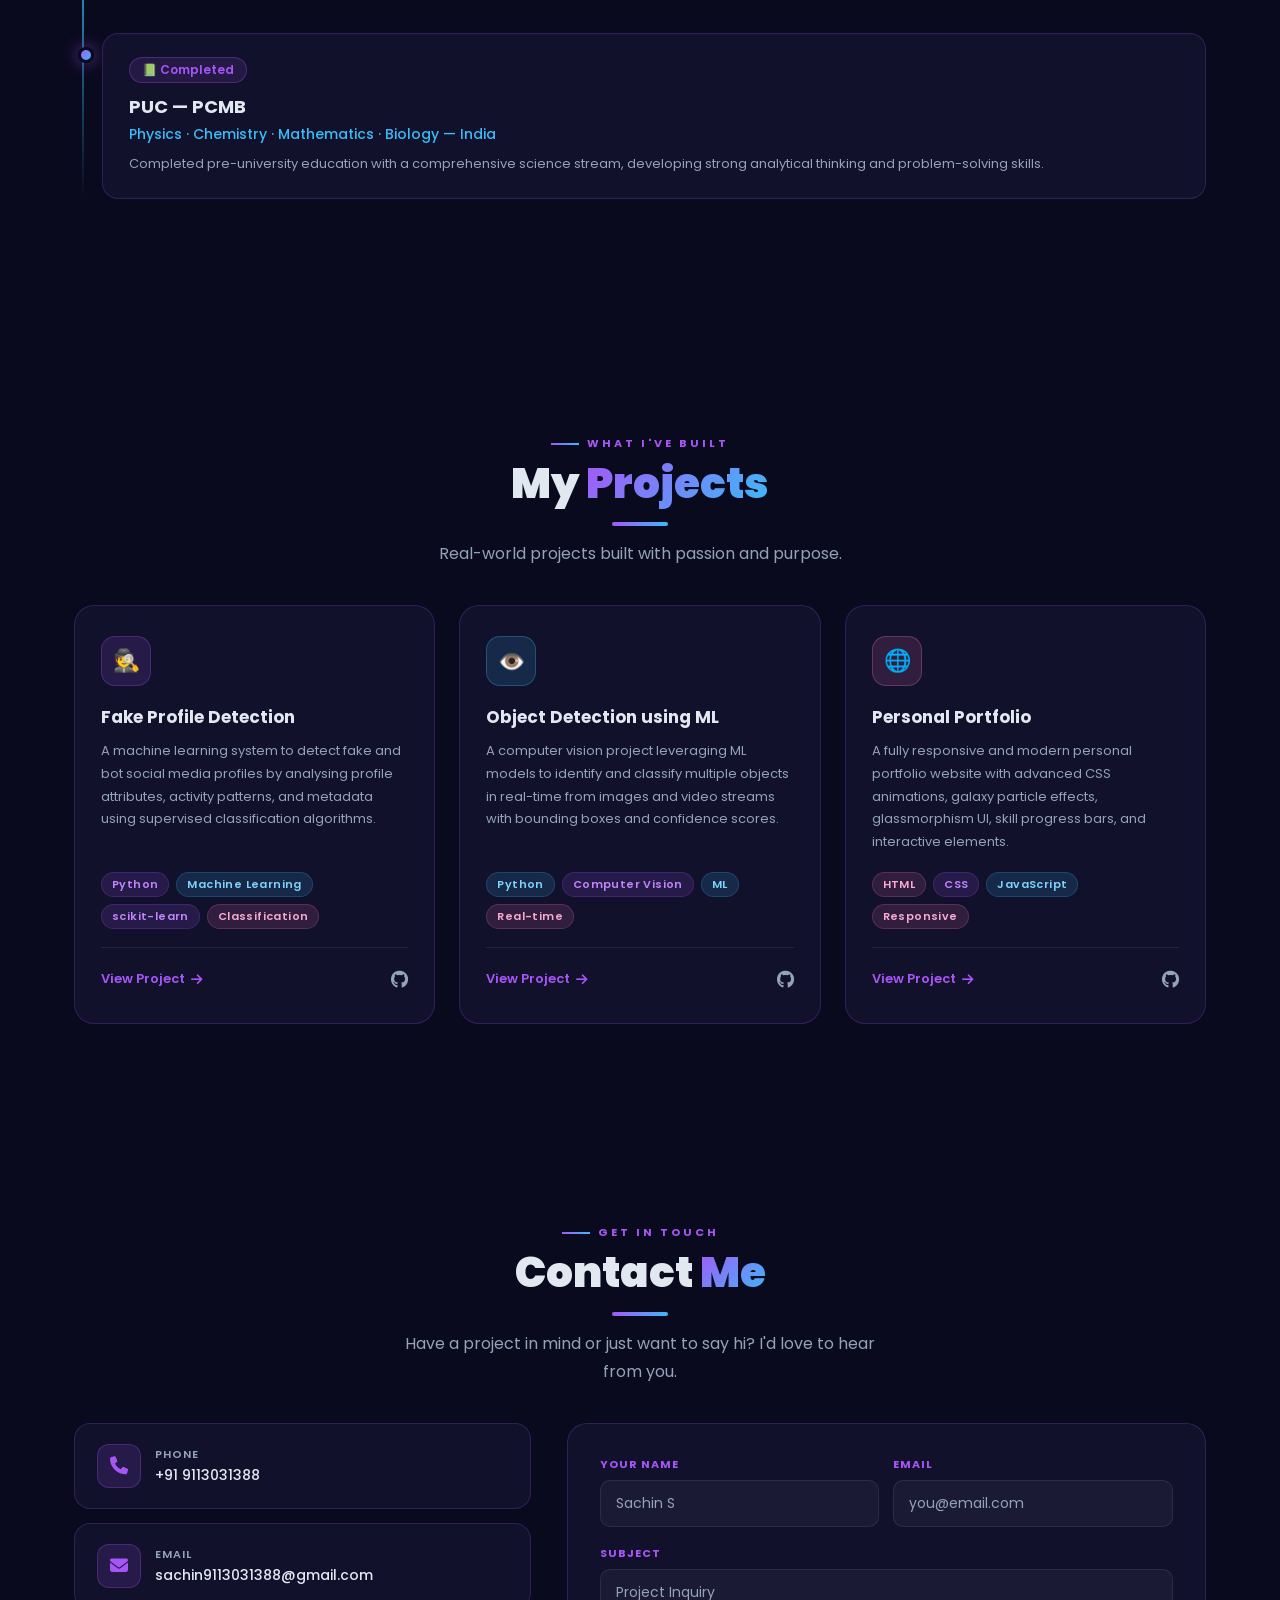
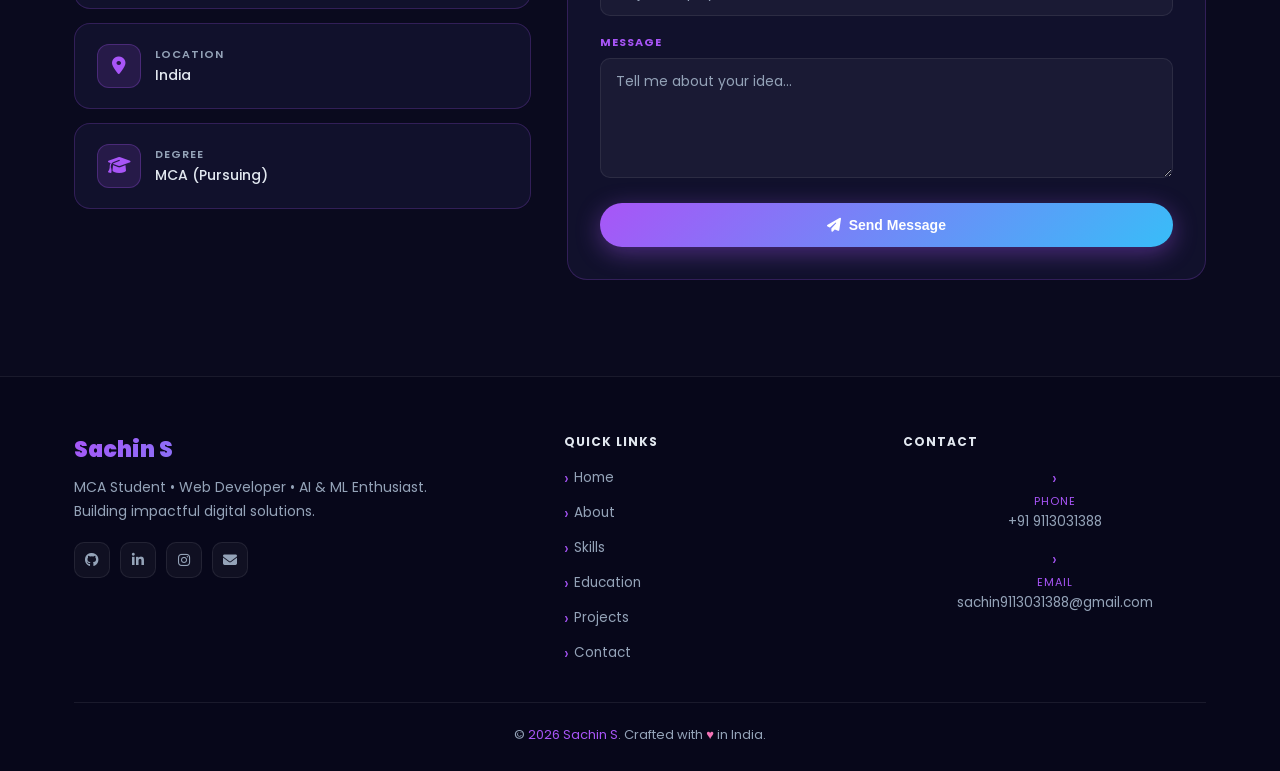
==== commit 864cc9d8: "." ====
--- a/index.html
+++ b/index.html
@@ -1,599 +1,616 @@
-<!DOCTYPE html>
+﻿<!DOCTYPE html>
 <html lang="en">
-  <head>
-    
-    <title>Portfolio Site</title>
-    <meta charset="utf-8" />
-    <meta
-      name="viewport"
-      content="width=device-width, initial-scale=1, shrink-to-fit=no"
-    />
-
-    <meta property="og:title" content="Page Tile" />
-    <meta property="og:description" content="Personal Site" />
-
-    <link
-      href="https://fonts.googleapis.com/css?family=Poppins:100,200,300,400,500,600,700,800,900"
-      rel="stylesheet"
-    />
-    <link rel="stylesheet" href="css/animate.css" />
-    <link rel="icon" href="favicon2.png">
-    <link rel="icon" type="image/png" href="./images/favicon.png">
-
-    <link rel="stylesheet" href="css/owl.carousel.min.css" />
-    <link rel="stylesheet" href="css/owl.theme.default.min.css" />
-    <link rel="stylesheet" href="css/magnific-popup.css" />
-    <link rel="stylesheet" href="css/aos.css" />
-    <link rel="stylesheet" href="css/flaticon.css" />
-    <link rel="stylesheet" href="css/icomoon.css" />
-    <link rel="stylesheet" href="css/style.css" />
-  </head>
-
-  <body data-spy="scroll" data-target=".site-navbar-target" data-offset="300">
-    <nav
-      class="navbar navbar-expand-lg navbar-dark bg-dark ftco_navbar ftco-navbar-light site-navbar-target"
-      id="ftco-navbar"
-    >
-      <div class="container">
-        <a class="navbar-brand" href="index.html">Gavikiran K</a>
-        <button
-          class="navbar-toggler js-fh5co-nav-toggle fh5co-nav-toggle"
-          type="button"
-          data-toggle="collapse"
-          data-target="#ftco-nav"
-          aria-controls="ftco-nav"
-          aria-expanded="false"
-          aria-label="Toggle navigation"
-        >
-          <span class="oi oi-menu"></span> Menu
-        </button>
-
-        <div class="collapse navbar-collapse" id="ftco-nav">
-          <ul class="navbar-nav nav ml-auto">
-            <li class="nav-item">
-              <a href="#home-section" class="nav-link"><span>Home</span></a>
-            </li>
-            <li class="nav-item">
-              <a href="#about-section" class="nav-link"><span>About</span></a>
-            </li>
-            <li class="nav-item">
-              <a href="#resume-section" class="nav-link"><span>CV</span></a>
-            </li>
-            <li class="nav-item">
-              <a href="#project-section" class="nav-link"
-                ><span>Projects</span></a
-              >
-            </li>
-            <li class="nav-item">
-              <a href="#contact-section" class="nav-link"
-                ><span>Contact</span></a
-              >
-            </li>
+<head>
+  <meta charset="utf-8"/>
+  <meta name="viewport" content="width=device-width, initial-scale=1, shrink-to-fit=no"/>
+  <title>Sachin S | Portfolio</title>
+  <meta property="og:title" content="Sachin S | Portfolio"/>
+  <meta property="og:description" content="MCA Student | Web Developer | AI &amp; ML Enthusiast"/>
+
+  <!-- Fonts -->
+  <link href="https://fonts.googleapis.com/css2?family=Poppins:wght@300;400;500;600;700;800;900&display=swap" rel="stylesheet"/>
+  <!-- FA Icons -->
+  <link rel="stylesheet" href="https://cdnjs.cloudflare.com/ajax/libs/font-awesome/6.5.0/css/all.min.css"/>
+  <!-- AOS -->
+  <link rel="stylesheet" href="css/aos.css"/>
+
+  <style>
+    /* ==========  THEME  ========== */
+    :root {
+      --accent:     #a855f7;
+      --alt:        #38bdf8;
+      --pink:       #f472b6;
+      --grad:       linear-gradient(135deg,#a855f7 0%,#38bdf8 100%);
+      --grad2:      linear-gradient(135deg,#a855f7 0%,#f472b6 100%);
+      --dark:       #07071a;
+      --card:       rgba(20,20,50,.75);
+      --cb:         rgba(168,85,247,.22);
+      --bg:         #0a0a1e;
+      --text:       #e2e8f0;
+      --muted:      #94a3b8;
+      --glass:      rgba(255,255,255,.04);
+      --gb:         rgba(255,255,255,.08);
+    }
+    *,*::before,*::after{box-sizing:border-box;margin:0;padding:0}
+    html{scroll-behavior:smooth}
+    body{font-family:'Poppins',sans-serif;background:var(--bg);color:var(--text);overflow-x:hidden}
+    p{color:var(--muted);line-height:1.8}
+    a{text-decoration:none}
+    img{max-width:100%}
+
+    /* ---- Scroll progress ---- */
+    #sp{position:fixed;top:0;left:0;height:3px;width:0;background:var(--grad);z-index:9999;transition:width .1s linear}
+
+    /* ---- Scroll top ---- */
+    #st{position:fixed;bottom:28px;right:28px;width:44px;height:44px;border-radius:50%;background:var(--grad);border:none;color:#fff;font-size:17px;cursor:pointer;z-index:8000;opacity:0;transform:translateY(20px);transition:all .35s;display:flex;align-items:center;justify-content:center;box-shadow:0 4px 20px rgba(168,85,247,.5)}
+    #st.show{opacity:1;transform:translateY(0)}
+    #st:hover{transform:translateY(-3px) scale(1.08)}
+
+    /* ---- Util ---- */
+    .grad-text{background:var(--grad);-webkit-background-clip:text;-webkit-text-fill-color:transparent;background-clip:text}
+    .sec-label{display:inline-flex;align-items:center;gap:8px;font-size:11px;font-weight:700;letter-spacing:3px;text-transform:uppercase;color:var(--accent);margin-bottom:8px}
+    .sec-label::before{content:'';display:block;width:28px;height:2px;background:var(--grad)}
+    .sec-title{font-size:clamp(26px,5vw,42px);font-weight:900;color:var(--text);line-height:1.15;margin-bottom:14px}
+    .sec-div{width:56px;height:4px;border-radius:2px;background:var(--grad);margin-bottom:28px}
+    .adv-sec{padding:96px 0;position:relative;z-index:1}
+    .wrap{max-width:1180px;margin:0 auto;padding:0 24px}
+    .text-c{text-align:center}
+
+    /* ==========  NAVBAR  ========== */
+    .nb{position:fixed;top:0;left:0;right:0;z-index:1000;padding:16px 0;transition:all .4s}
+    .nb.sc{background:rgba(7,7,26,.88);backdrop-filter:blur(22px);border-bottom:1px solid var(--gb);padding:10px 0;box-shadow:0 4px 30px rgba(0,0,0,.35)}
+    .nb .wrap{display:flex;align-items:center;justify-content:space-between}
+    .nb-brand{font-size:24px;font-weight:900;background:var(--grad);-webkit-background-clip:text;-webkit-text-fill-color:transparent;background-clip:text}
+    .nb-links{display:flex;gap:6px;list-style:none}
+    .nb-links a{color:var(--muted);font-size:13.5px;font-weight:500;padding:6px 13px;border-radius:6px;transition:all .3s;position:relative}
+    .nb-links a::after{content:'';position:absolute;bottom:0;left:50%;right:50%;height:2px;background:var(--grad);border-radius:1px;transition:all .3s}
+    .nb-links a:hover,.nb-links a.ac{color:#fff}
+    .nb-links a:hover::after,.nb-links a.ac::after{left:13px;right:13px}
+    .nb-tog{display:none;flex-direction:column;gap:5px;cursor:pointer}
+    .nb-tog span{display:block;width:24px;height:2px;background:var(--text);border-radius:2px;transition:all .3s}
+    .nb-mob{display:none;position:fixed;inset:0;z-index:999;background:rgba(7,7,26,.97);backdrop-filter:blur(20px);flex-direction:column;align-items:center;justify-content:center;gap:24px;list-style:none}
+    .nb-mob.open{display:flex}
+    .nb-mob a{color:var(--text);font-size:22px;font-weight:700}
+    .nb-mob a:hover{color:var(--accent)}
+    .nb-close{position:absolute;top:24px;right:24px;background:none;border:none;color:var(--text);font-size:30px;cursor:pointer}
+    @media(max-width:768px){.nb-links{display:none}.nb-tog{display:flex}}
+
+    /* ==========  HERO  ========== */
+    #particles-js{position:fixed;top:0;left:0;width:100%;height:100%;z-index:0;pointer-events:none}
+    .hero{position:relative;z-index:1;min-height:100vh;display:flex;align-items:center;padding:110px 0 70px;overflow:hidden}
+    .hero::before{content:'';position:absolute;inset:0;background:radial-gradient(ellipse 80% 70% at 12% 40%,rgba(168,85,247,.15) 0%,transparent 60%),radial-gradient(ellipse 60% 60% at 88% 60%,rgba(56,189,248,.12) 0%,transparent 60%);pointer-events:none}
+    .hero-in{display:grid;grid-template-columns:1fr 1fr;align-items:center;gap:60px}
+    @media(max-width:880px){.hero-in{grid-template-columns:1fr;text-align:center}.hero-photo-area{order:-1}}
+    .hero-badge{display:inline-flex;align-items:center;gap:8px;background:rgba(168,85,247,.12);border:1px solid rgba(168,85,247,.3);color:var(--accent);font-size:12px;font-weight:600;padding:6px 14px;border-radius:20px;letter-spacing:1px;margin-bottom:18px}
+    .hero-badge .dot{width:7px;height:7px;border-radius:50%;background:var(--accent);animation:pdot 1.5s infinite}
+    @keyframes pdot{0%,100%{box-shadow:0 0 0 0 rgba(168,85,247,.6)}50%{box-shadow:0 0 0 6px rgba(168,85,247,0)}}
+    .hero-name{font-size:clamp(40px,7vw,72px);font-weight:900;line-height:1.05;margin-bottom:12px}
+    .hero-role{font-size:clamp(15px,2.5vw,21px);font-weight:400;color:var(--muted);margin-bottom:26px;min-height:34px}
+    .hero-role .tw{color:var(--alt);font-weight:600}
+    .hero-role .cur{display:inline-block;width:3px;height:1.1em;background:var(--alt);margin-left:2px;vertical-align:middle;animation:blink .7s infinite}
+    @keyframes blink{0%,100%{opacity:1}50%{opacity:0}}
+    .hero-desc{color:var(--muted);font-size:15px;max-width:480px;line-height:1.8;margin-bottom:34px}
+    @media(max-width:880px){.hero-desc{margin:0 auto 34px}}
+    .hero-cta{display:flex;gap:14px;flex-wrap:wrap;margin-bottom:36px}
+    @media(max-width:880px){.hero-cta{justify-content:center}}
+    .btn-g{display:inline-flex;align-items:center;gap:8px;background:var(--grad);color:#fff;padding:13px 28px;border-radius:50px;font-weight:600;font-size:14px;border:none;cursor:pointer;transition:all .35s;box-shadow:0 6px 25px rgba(168,85,247,.4)}
+    .btn-g:hover{transform:translateY(-3px);box-shadow:0 12px 35px rgba(168,85,247,.55);color:#fff}
+    .btn-o{display:inline-flex;align-items:center;gap:8px;background:transparent;color:var(--text);padding:13px 28px;border-radius:50px;font-weight:600;font-size:14px;border:1.5px solid var(--gb);cursor:pointer;transition:all .35s;backdrop-filter:blur(8px)}
+    .btn-o:hover{border-color:var(--accent);color:var(--accent);background:rgba(168,85,247,.08);transform:translateY(-3px)}
+    .hero-soc{display:flex;gap:12px}
+    @media(max-width:880px){.hero-soc{justify-content:center}}
+    .hero-soc a{width:40px;height:40px;border-radius:10px;border:1px solid var(--gb);display:flex;align-items:center;justify-content:center;color:var(--muted);font-size:15px;background:var(--glass);backdrop-filter:blur(8px);transition:all .3s}
+    .hero-soc a:hover{border-color:var(--accent);color:var(--accent);background:rgba(168,85,247,.12);transform:translateY(-4px)}
+
+    /* Photo ring */
+    .hero-photo-area{display:flex;justify-content:center;align-items:center;position:relative}
+    .photo-ring{position:relative;display:inline-block}
+    .photo-ring::before{content:'';position:absolute;inset:-16px;border-radius:50%;z-index:-1;background:conic-gradient(from 0deg,#a855f7,#38bdf8,#f472b6,#a855f7);animation:spin 8s linear infinite;filter:blur(6px);opacity:.75}
+    @keyframes spin{to{transform:rotate(360deg)}}
+    .photo-ring::after{content:'';position:absolute;inset:-8px;background:var(--bg);border-radius:50%;z-index:0}
+    .hero-img{width:270px;height:270px;border-radius:50%;object-fit:cover;object-position:center top;position:relative;z-index:1;border:4px solid var(--bg);display:block}
+    @media(max-width:880px){.hero-img{width:210px;height:210px}}
+    .fb{position:absolute;z-index:2;background:rgba(20,20,50,.9);backdrop-filter:blur(12px);border:1px solid var(--cb);border-radius:12px;padding:10px 14px;display:flex;align-items:center;gap:8px;font-size:13px;font-weight:600;color:var(--text);box-shadow:0 8px 30px rgba(0,0,0,.35);animation:fud 4s ease-in-out infinite}
+    .fb:nth-child(2){animation-delay:-2s}
+    @keyframes fud{0%,100%{transform:translateY(0)}50%{transform:translateY(-10px)}}
+    .fb-tr{top:6%;right:-12%}
+    .fb-bl{bottom:6%;left:-12%}
+    @media(max-width:880px){.fb-tr,.fb-bl{display:none}}
+
+    /* Scroll hint */
+    .scroll-hint{position:absolute;bottom:28px;left:50%;transform:translateX(-50%);display:flex;flex-direction:column;align-items:center;gap:6px;color:var(--muted);font-size:11px;font-weight:600;letter-spacing:2px}
+    .mouse{width:24px;height:38px;border:2px solid var(--gb);border-radius:12px;display:flex;justify-content:center;padding-top:6px}
+    .mouse::after{content:'';width:4px;height:8px;border-radius:2px;background:var(--accent);animation:mscroll 1.5s infinite}
+    @keyframes mscroll{0%{opacity:1;transform:translateY(0)}100%{opacity:0;transform:translateY(10px)}}
+
+    /* ==========  ABOUT  ========== */
+    .about-g{display:grid;grid-template-columns:1fr 1.2fr;gap:56px;align-items:center}
+    @media(max-width:880px){.about-g{grid-template-columns:1fr}}
+    .about-img-wrap{position:relative;border-radius:24px}
+    .about-img-wrap img{width:100%;height:360px;object-fit:contain;object-position:center top;border-radius:24px;display:block;background:rgba(0,0,0,.15)}
+    .about-img-wrap::after{content:'';position:absolute;inset:0;background:linear-gradient(135deg,rgba(168,85,247,.3) 0%,rgba(56,189,248,.2) 100%);border-radius:24px;pointer-events:none}
+    .about-border{position:absolute;inset:-3px;border-radius:27px;z-index:-1;background:var(--grad);filter:blur(2px);opacity:.6}
+    .exp-badge{position:absolute;bottom:22px;right:22px;z-index:2;background:rgba(10,10,30,.92);backdrop-filter:blur(12px);border:1px solid var(--cb);border-radius:16px;padding:14px 20px;text-align:center}
+    .exp-badge .en{font-size:30px;font-weight:900;background:var(--grad);-webkit-background-clip:text;-webkit-text-fill-color:transparent;background-clip:text;display:block}
+    .exp-badge span{font-size:12px;color:var(--muted)}
+    .info-list{list-style:none;display:grid;grid-template-columns:1fr 1fr;gap:10px;margin:22px 0 28px}
+    @media(max-width:600px){.info-list{grid-template-columns:1fr}}
+    .info-list li{background:var(--glass);border:1px solid var(--gb);border-radius:10px;padding:10px 14px;display:flex;flex-direction:column;gap:2px}
+    .info-list li .k{font-size:11px;color:var(--accent);font-weight:700;letter-spacing:1px;text-transform:uppercase}
+    .info-list li .v{font-size:14px;color:var(--text);font-weight:500}
+    .stats-row{display:flex;gap:18px;margin-top:28px;flex-wrap:wrap}
+    .stat{flex:1;min-width:90px;background:var(--glass);border:1px solid var(--gb);backdrop-filter:blur(12px);border-radius:16px;padding:18px 14px;text-align:center}
+    .stat .sn{font-size:30px;font-weight:900;background:var(--grad);-webkit-background-clip:text;-webkit-text-fill-color:transparent;background-clip:text}
+    .stat .sl{font-size:12px;color:var(--muted);margin-top:3px}
+
+    /* ==========  SKILLS  ========== */
+    .skills-g{display:grid;grid-template-columns:1fr 1fr;gap:20px;margin-top:36px}
+    @media(max-width:680px){.skills-g{grid-template-columns:1fr}}
+    .sk-card{background:var(--card);border:1px solid var(--cb);border-radius:16px;padding:20px 22px;backdrop-filter:blur(12px);transition:transform .3s,box-shadow .3s}
+    .sk-card:hover{transform:translateY(-4px);box-shadow:0 12px 35px rgba(168,85,247,.2)}
+    .sk-top{display:flex;justify-content:space-between;align-items:center;margin-bottom:10px}
+    .sk-name{font-size:14px;font-weight:600;color:var(--text);display:flex;gap:8px;align-items:center}
+    .sk-pct{font-size:13px;font-weight:700;color:var(--accent)}
+    .sk-track{width:100%;height:6px;background:rgba(255,255,255,.07);border-radius:3px;overflow:hidden}
+    .sk-fill{height:100%;border-radius:3px;background:var(--grad);width:0;transition:width 1.2s cubic-bezier(.4,0,.2,1)}
+    .tags-area{margin-top:46px}
+    .tags-area h3{font-size:15px;font-weight:700;color:var(--text);margin-bottom:14px}
+    .tags-wrap{display:flex;flex-wrap:wrap;gap:10px}
+    .tag{background:rgba(168,85,247,.1);border:1px solid rgba(168,85,247,.25);color:var(--accent);border-radius:20px;padding:6px 15px;font-size:13px;font-weight:500;transition:all .25s}
+    .tag:hover{background:rgba(168,85,247,.22);transform:translateY(-2px)}
+
+    /* ==========  TIMELINE  ========== */
+    .tl{position:relative;margin-top:36px;padding-left:28px}
+    .tl::before{content:'';position:absolute;left:8px;top:0;bottom:0;width:2px;background:linear-gradient(180deg,#a855f7,#38bdf8,transparent)}
+    .tl-item{position:relative;margin-bottom:36px}
+    .tl-dot{position:absolute;left:-24px;top:14px;width:16px;height:16px;border-radius:50%;background:var(--grad);border:3px solid var(--bg);box-shadow:0 0 16px rgba(168,85,247,.6)}
+    .tl-card{background:var(--card);border:1px solid var(--cb);border-radius:16px;padding:22px 26px;backdrop-filter:blur(12px);transition:transform .3s,box-shadow .3s}
+    .tl-card:hover{transform:translateX(6px);box-shadow:0 8px 30px rgba(168,85,247,.2)}
+    .tl-year{display:inline-block;background:rgba(168,85,247,.12);border:1px solid rgba(168,85,247,.3);color:var(--accent);font-size:12px;font-weight:600;padding:3px 12px;border-radius:20px;margin-bottom:10px}
+    .tl-title{font-size:18px;font-weight:700;color:var(--text);margin-bottom:4px}
+    .tl-sub{font-size:14px;color:var(--alt);font-weight:500;margin-bottom:8px}
+    .tl-desc{font-size:13px;color:var(--muted);line-height:1.7}
+
+    /* ==========  PROJECTS  ========== */
+    .proj-g{display:grid;grid-template-columns:repeat(auto-fit,minmax(290px,1fr));gap:24px;margin-top:36px}
+    .proj-card{background:var(--card);border:1px solid var(--cb);border-radius:20px;padding:30px 26px;backdrop-filter:blur(12px);display:flex;flex-direction:column;transition:transform .4s cubic-bezier(.4,0,.2,1),box-shadow .4s;position:relative;overflow:hidden}
+    .proj-card::before{content:'';position:absolute;top:0;left:0;right:0;height:3px;background:var(--grad);transform:scaleX(0);transform-origin:left;transition:transform .4s}
+    .proj-card:hover{transform:translateY(-10px);box-shadow:0 20px 50px rgba(168,85,247,.3)}
+    .proj-card:hover::before{transform:scaleX(1)}
+    .proj-card.c2{--grad:linear-gradient(135deg,#38bdf8,#a855f7)}
+    .proj-card.c3{--grad:linear-gradient(135deg,#f472b6,#a855f7)}
+    .proj-ico{width:50px;height:50px;border-radius:14px;background:rgba(168,85,247,.14);border:1px solid rgba(168,85,247,.28);display:flex;align-items:center;justify-content:center;font-size:22px;margin-bottom:18px}
+    .c2 .proj-ico{background:rgba(56,189,248,.14);border-color:rgba(56,189,248,.28)}
+    .c3 .proj-ico{background:rgba(244,114,182,.14);border-color:rgba(244,114,182,.28)}
+    .proj-title{font-size:17px;font-weight:700;color:var(--text);margin-bottom:10px}
+    .proj-desc{font-size:13px;color:var(--muted);line-height:1.75;flex:1;margin-bottom:18px}
+    .proj-tags{display:flex;flex-wrap:wrap;gap:7px;margin-bottom:18px}
+    .ptag{font-size:11px;font-weight:600;padding:3px 10px;border-radius:20px;letter-spacing:.4px}
+    .tp{background:rgba(168,85,247,.14);color:#c084fc;border:1px solid rgba(168,85,247,.2)}
+    .tc{background:rgba(56,189,248,.14);color:#7dd3fc;border:1px solid rgba(56,189,248,.2)}
+    .tk{background:rgba(244,114,182,.14);color:#f9a8d4;border:1px solid rgba(244,114,182,.2)}
+    .proj-foot{display:flex;justify-content:space-between;align-items:center;padding-top:18px;border-top:1px solid var(--gb)}
+    .proj-link{font-size:13px;font-weight:600;color:var(--accent);display:flex;align-items:center;gap:6px;transition:gap .2s,color .2s}
+    .proj-link:hover{gap:10px;color:var(--alt)}
+
+    /* ==========  CONTACT  ========== */
+    .contact-g{display:grid;grid-template-columns:1fr 1.4fr;gap:36px;margin-top:36px;align-items:start}
+    @media(max-width:880px){.contact-g{grid-template-columns:1fr}}
+    .cc-col{display:flex;flex-direction:column;gap:14px}
+    .cc{background:var(--card);border:1px solid var(--cb);border-radius:16px;padding:20px 22px;display:flex;align-items:center;gap:14px;backdrop-filter:blur(12px);transition:transform .3s,box-shadow .3s}
+    .cc:hover{transform:translateX(6px);box-shadow:0 8px 25px rgba(168,85,247,.2)}
+    .cc-ico{width:44px;height:44px;border-radius:12px;background:rgba(168,85,247,.14);border:1px solid rgba(168,85,247,.28);display:flex;align-items:center;justify-content:center;font-size:18px;color:var(--accent);flex-shrink:0}
+    .cc-lbl{font-size:11px;color:var(--muted);font-weight:600;letter-spacing:1px;text-transform:uppercase}
+    .cc-val{font-size:14px;color:var(--text);font-weight:500;margin-top:2px}
+    /* Form */
+    .cf{background:var(--card);border:1px solid var(--cb);border-radius:20px;padding:32px;backdrop-filter:blur(12px)}
+    .f-row{display:grid;grid-template-columns:1fr 1fr;gap:14px}
+    @media(max-width:580px){.f-row{grid-template-columns:1fr}}
+    .fg{margin-bottom:18px}
+    .fg label{display:block;font-size:11px;font-weight:700;color:var(--accent);letter-spacing:1px;text-transform:uppercase;margin-bottom:7px}
+    .fi{width:100%;padding:12px 15px;background:rgba(255,255,255,.04);border:1px solid var(--gb);border-radius:10px;color:var(--text);font-family:'Poppins',sans-serif;font-size:14px;outline:none;transition:border-color .3s,box-shadow .3s}
+    .fi:focus{border-color:var(--accent);box-shadow:0 0 0 3px rgba(168,85,247,.2);background:rgba(168,85,247,.04)}
+    .fi::placeholder{color:var(--muted)}
+    textarea.fi{resize:vertical;min-height:120px}
+
+    /* ==========  FOOTER  ========== */
+    footer{background:var(--dark);border-top:1px solid var(--gb);position:relative;z-index:1;padding:56px 0 26px}
+    .ft{display:grid;grid-template-columns:1.5fr 1fr 1fr;gap:36px;padding-bottom:36px;border-bottom:1px solid var(--gb)}
+    @media(max-width:720px){.ft{grid-template-columns:1fr;gap:28px}}
+    .fb-name{font-size:22px;font-weight:900;background:var(--grad);-webkit-background-clip:text;-webkit-text-fill-color:transparent;background-clip:text;margin-bottom:10px}
+    .fb-tag{font-size:14px;color:var(--muted);line-height:1.7}
+    .fb-soc{display:flex;gap:10px;margin-top:18px}
+    .fb-soc a{width:36px;height:36px;border-radius:10px;border:1px solid var(--gb);background:var(--glass);display:flex;align-items:center;justify-content:center;color:var(--muted);font-size:14px;transition:all .3s}
+    .fb-soc a:hover{border-color:var(--accent);color:var(--accent);transform:translateY(-3px)}
+    .fc h4{font-size:12px;font-weight:700;color:var(--text);letter-spacing:1px;text-transform:uppercase;margin-bottom:14px}
+    .fl{list-style:none;display:flex;flex-direction:column;gap:9px}
+    .fl a{color:var(--muted);font-size:13.5px;transition:color .25s;display:flex;align-items:center;gap:5px}
+    .fl a:hover{color:var(--accent)}
+    .fl a::before{content:'›';font-size:17px;color:var(--accent)}
+    .fb-bot{padding-top:22px;text-align:center;font-size:13px;color:var(--muted)}
+    .fb-bot span{color:var(--accent)}
+
+    /* ==========  LOADER  ========== */
+    #ld{position:fixed;inset:0;z-index:99999;background:var(--dark);display:flex;align-items:center;justify-content:center;flex-direction:column;gap:14px;transition:opacity .6s,visibility .6s}
+    #ld.hide{opacity:0;visibility:hidden}
+    .ld-name{font-size:26px;font-weight:900;background:var(--grad);-webkit-background-clip:text;-webkit-text-fill-color:transparent;background-clip:text}
+    .ld-track{width:190px;height:3px;background:rgba(255,255,255,.1);border-radius:2px;overflow:hidden}
+    .ld-fill{height:100%;background:var(--grad);border-radius:2px;animation:ldf 1.4s ease forwards}
+    @keyframes ldf{from{width:0}to{width:100%}}
+  </style>
+</head>
+<body>
+
+  <!-- Loader -->
+  <div id="ld"><div class="ld-name">Sachin S</div><div class="ld-track"><div class="ld-fill"></div></div></div>
+
+  <!-- Scroll progress -->
+  <div id="sp"></div>
+
+  <!-- Scroll top -->
+  <button id="st" aria-label="Top"><i class="fa fa-arrow-up"></i></button>
+
+  <!-- Particles bg -->
+  <div id="particles-js"></div>
+
+  <!-- ===== NAVBAR ===== -->
+  <nav class="nb" id="nb">
+    <div class="wrap">
+      <a href="#home" class="nb-brand">S.</a>
+      <ul class="nb-links" id="nb-links">
+        <li><a href="#home" class="ac">Home</a></li>
+        <li><a href="#about">About</a></li>
+        <li><a href="#skills">Skills</a></li>
+        <li><a href="#education">Education</a></li>
+        <li><a href="#projects">Projects</a></li>
+        <li><a href="#contact">Contact</a></li>
+      </ul>
+      <div class="nb-tog" id="nb-tog"><span></span><span></span><span></span></div>
+    </div>
+  </nav>
+  <ul class="nb-mob" id="nb-mob">
+    <button class="nb-close" id="nb-close">&#x2715;</button>
+    <li><a href="#home" onclick="closeM()">Home</a></li>
+    <li><a href="#about" onclick="closeM()">About</a></li>
+    <li><a href="#skills" onclick="closeM()">Skills</a></li>
+    <li><a href="#education" onclick="closeM()">Education</a></li>
+    <li><a href="#projects" onclick="closeM()">Projects</a></li>
+    <li><a href="#contact" onclick="closeM()">Contact</a></li>
+  </ul>
+
+  <!-- ===== HERO ===== -->
+  <section class="hero adv-sec" id="home" style="padding-top:110px">
+    <div class="wrap">
+      <div class="hero-in">
+        <div data-aos="fade-right" data-aos-duration="800">
+          <div class="hero-badge"><span class="dot"></span> Open to Opportunities</div>
+          <h1 class="hero-name">Hi, I am<br><span class="grad-text">Sachin S</span></h1>
+          <p class="hero-role">I'm a <span class="tw" id="tw"></span><span class="cur"></span></p>
+          <p class="hero-desc">MCA student passionate about Web Development, Artificial Intelligence, and Machine Learning — building real-world solutions and solving complex problems.</p>
+          <div class="hero-cta">
+            <a href="sachin-cv.html" target="_blank" class="btn-g"><i class="fa fa-download"></i> Download CV</a>
+            <a href="#contact" class="btn-o"><i class="fa fa-envelope"></i> Hire Me</a>
+          </div>
+          <div class="hero-soc">
+            <a href="#" title="GitHub"><i class="fab fa-github"></i></a>
+            <a href="#" title="LinkedIn"><i class="fab fa-linkedin-in"></i></a>
+            <a href="#" title="Instagram"><i class="fab fa-instagram"></i></a>
+            <a href="mailto:sachin9113031388@gmail.com" title="Email"><i class="fa fa-envelope"></i></a>
+          </div>
+        </div>
+        <div class="hero-photo-area" data-aos="fade-left" data-aos-duration="800">
+          <div class="photo-ring">
+            <img src="images/profile2.jpeg" alt="Sachin S" class="hero-img"/>
+          </div>
+          <div class="fb fb-tr"><i class="fab fa-python" style="color:#38bdf8;font-size:18px"></i> Python Dev</div>
+          <div class="fb fb-bl"><i class="fa fa-robot" style="color:#a855f7;font-size:18px"></i> AI &amp; ML</div>
+        </div>
+      </div>
+    </div>
+    <div class="scroll-hint"><div class="mouse"></div><span>SCROLL</span></div>
+  </section>
+
+  <!-- ===== ABOUT ===== -->
+  <section class="adv-sec" id="about">
+    <div class="wrap">
+      <div class="about-g">
+        <div data-aos="fade-right">
+          <div class="about-img-wrap">
+            <div class="about-border"></div>
+            <img src="images/profile.jpeg" alt="Sachin S"/>
+            <div class="exp-badge"><span class="en">2+</span><span>Projects Done</span></div>
+          </div>
+        </div>
+        <div data-aos="fade-left" data-aos-delay="100">
+          <div class="sec-label">Who I Am</div>
+          <h2 class="sec-title">About <span class="grad-text">Me</span></h2>
+          <div class="sec-div"></div>
+          <p>I am an MCA student with a strong passion for Web Development, Artificial Intelligence, and Machine Learning. I enjoy building real-world projects and continuously sharpening my technical skills. I believe in clean code, great UX, and using technology to solve real problems.</p>
+          <ul class="info-list">
+            <li><span class="k">Name</span><span class="v">Sachin S</span></li>
+            <li><span class="k">Degree</span><span class="v">MCA (Pursuing)</span></li>
+            <li><span class="k">Phone</span><span class="v">+91 9113031388</span></li>
+            <li><span class="k">Email</span><span class="v">sachin9113031388@gmail.com</span></li>
+            <li><span class="k">Country</span><span class="v">India</span></li>
+            <li><span class="k">Status</span><span class="v">Available</span></li>
           </ul>
-        </div>
-      </div>
-    </nav>
-
-    <!-- particles -->
-    <div id="particles-js"></div>
-
-    <section class="hero-wrap js-fullheight" id="home-section">
-      <div class="container">
-        <div
-          class="row no-gutters slider-text js-fullheight justify-content-center align-items-center"
-        >
-          <div class="col-lg-8 col-md-6 ftco-animate d-flex align-items-center">
-            <div class="text text-center">
-              <span class="subheading">Hey! I am</span>
-              <h1>Gavikiran</h1>
-              <h2>
-                I like
-                <span
-                  class="txt-rotate"
-                  data-period="2000"
-                  data-rotate='[ "Coding.", "Software Development", "Problem Solving.", "Photography.", "Gaming."]'
-                ></span>
-              </h2>
+          <a href="sachin-cv.html" target="_blank" class="btn-g" style="display:inline-flex"><i class="fa fa-download"></i> Download CV</a>
+          <div class="stats-row">
+            <div class="stat" data-aos="zoom-in" data-aos-delay="100"><div class="sn" data-count="2">0</div><div class="sl">Projects</div></div>
+            <div class="stat" data-aos="zoom-in" data-aos-delay="200"><div class="sn" data-count="7">0</div><div class="sl">Skills</div></div>
+            <div class="stat" data-aos="zoom-in" data-aos-delay="300"><div class="sn" data-count="3">0</div><div class="sl">Degrees</div></div>
+          </div>
+        </div>
+      </div>
+    </div>
+  </section>
+
+  <!-- ===== SKILLS ===== -->
+  <section class="adv-sec" id="skills">
+    <div class="wrap">
+      <div class="text-c" data-aos="fade-up">
+        <div class="sec-label" style="justify-content:center">What I Know</div>
+        <h2 class="sec-title">My <span class="grad-text">Skills</span></h2>
+        <div class="sec-div" style="margin:0 auto 14px"></div>
+        <p style="max-width:500px;margin:0 auto">Technologies and tools I work with to build impactful projects.</p>
+      </div>
+      <div class="skills-g" data-aos="fade-up" data-aos-delay="100">
+        <div class="sk-card"><div class="sk-top"><div class="sk-name">🌐 HTML &amp; CSS</div><div class="sk-pct">90%</div></div><div class="sk-track"><div class="sk-fill" data-w="90"></div></div></div>
+        <div class="sk-card"><div class="sk-top"><div class="sk-name">⚡ JavaScript</div><div class="sk-pct">78%</div></div><div class="sk-track"><div class="sk-fill" data-w="78"></div></div></div>
+        <div class="sk-card"><div class="sk-top"><div class="sk-name">🐍 Python</div><div class="sk-pct">82%</div></div><div class="sk-track"><div class="sk-fill" data-w="82"></div></div></div>
+        <div class="sk-card"><div class="sk-top"><div class="sk-name">🤖 Machine Learning</div><div class="sk-pct">75%</div></div><div class="sk-track"><div class="sk-fill" data-w="75"></div></div></div>
+        <div class="sk-card"><div class="sk-top"><div class="sk-name">🧠 Artificial Intelligence</div><div class="sk-pct">72%</div></div><div class="sk-track"><div class="sk-fill" data-w="72"></div></div></div>
+        <div class="sk-card"><div class="sk-top"><div class="sk-name">💻 Web Development</div><div class="sk-pct">85%</div></div><div class="sk-track"><div class="sk-fill" data-w="85"></div></div></div>
+      </div>
+      <div class="tags-area" data-aos="fade-up" data-aos-delay="150">
+        <h3>Also familiar with</h3>
+        <div class="tags-wrap">
+          <span class="tag">scikit-learn</span><span class="tag">NumPy</span><span class="tag">Pandas</span>
+          <span class="tag">Bootstrap</span><span class="tag">Git &amp; GitHub</span>
+          <span class="tag">Computer Vision</span><span class="tag">Data Analysis</span>
+          <span class="tag">Problem Solving</span><span class="tag">Competitive Exams</span>
+        </div>
+      </div>
+    </div>
+  </section>
+
+  <!-- ===== EDUCATION ===== -->
+  <section class="adv-sec" id="education">
+    <div class="wrap">
+      <div class="text-c" data-aos="fade-up">
+        <div class="sec-label" style="justify-content:center">My Journey</div>
+        <h2 class="sec-title">Education <span class="grad-text">Timeline</span></h2>
+        <div class="sec-div" style="margin:0 auto 14px"></div>
+        <p style="max-width:480px;margin:0 auto">Academic milestones that shaped my technical foundation.</p>
+      </div>
+      <div class="tl" data-aos="fade-up" data-aos-delay="100">
+        <div class="tl-item">
+          <div class="tl-dot"></div>
+          <div class="tl-card">
+            <div class="tl-year">🎓 Pursuing</div>
+            <div class="tl-title">Master of Computer Applications (MCA)</div>
+            <div class="tl-sub">Postgraduation — India</div>
+            <div class="tl-desc">Advanced computing, software engineering, AI, machine learning and modern web technologies. Building a strong foundation for a career in AI/ML and software development.</div>
+          </div>
+        </div>
+        <div class="tl-item">
+          <div class="tl-dot"></div>
+          <div class="tl-card">
+            <div class="tl-year">📘 Completed</div>
+            <div class="tl-title">Bachelor's Degree</div>
+            <div class="tl-sub">Mathematics &amp; Computer Science — India</div>
+            <div class="tl-desc">Built a strong mathematical and computational foundation covering algorithms, data structures, discrete mathematics, and programming paradigms.</div>
+          </div>
+        </div>
+        <div class="tl-item">
+          <div class="tl-dot"></div>
+          <div class="tl-card">
+            <div class="tl-year">📗 Completed</div>
+            <div class="tl-title">PUC — PCMB</div>
+            <div class="tl-sub">Physics · Chemistry · Mathematics · Biology — India</div>
+            <div class="tl-desc">Completed pre-university education with a comprehensive science stream, developing strong analytical thinking and problem-solving skills.</div>
+          </div>
+        </div>
+      </div>
+    </div>
+  </section>
+
+  <!-- ===== PROJECTS ===== -->
+  <section class="adv-sec" id="projects">
+    <div class="wrap">
+      <div class="text-c" data-aos="fade-up">
+        <div class="sec-label" style="justify-content:center">What I've Built</div>
+        <h2 class="sec-title">My <span class="grad-text">Projects</span></h2>
+        <div class="sec-div" style="margin:0 auto 14px"></div>
+        <p style="max-width:480px;margin:0 auto">Real-world projects built with passion and purpose.</p>
+      </div>
+      <div class="proj-g">
+        <div class="proj-card" data-aos="fade-up" data-aos-delay="0">
+          <div class="proj-ico">🕵️</div>
+          <div class="proj-title">Fake Profile Detection</div>
+          <div class="proj-desc">A machine learning system to detect fake and bot social media profiles by analysing profile attributes, activity patterns, and metadata using supervised classification algorithms.</div>
+          <div class="proj-tags"><span class="ptag tp">Python</span><span class="ptag tc">Machine Learning</span><span class="ptag tp">scikit-learn</span><span class="ptag tk">Classification</span></div>
+          <div class="proj-foot">
+            <a href="#" class="proj-link">View Project <i class="fa fa-arrow-right"></i></a>
+            <a href="#" style="color:var(--muted);font-size:18px"><i class="fab fa-github"></i></a>
+          </div>
+        </div>
+        <div class="proj-card c2" data-aos="fade-up" data-aos-delay="80">
+          <div class="proj-ico">👁️</div>
+          <div class="proj-title">Object Detection using ML</div>
+          <div class="proj-desc">A computer vision project leveraging ML models to identify and classify multiple objects in real-time from images and video streams with bounding boxes and confidence scores.</div>
+          <div class="proj-tags"><span class="ptag tc">Python</span><span class="ptag tp">Computer Vision</span><span class="ptag tc">ML</span><span class="ptag tk">Real-time</span></div>
+          <div class="proj-foot">
+            <a href="#" class="proj-link">View Project <i class="fa fa-arrow-right"></i></a>
+            <a href="#" style="color:var(--muted);font-size:18px"><i class="fab fa-github"></i></a>
+          </div>
+        </div>
+        <div class="proj-card c3" data-aos="fade-up" data-aos-delay="160">
+          <div class="proj-ico">🌐</div>
+          <div class="proj-title">Personal Portfolio</div>
+          <div class="proj-desc">A fully responsive and modern personal portfolio website with advanced CSS animations, galaxy particle effects, glassmorphism UI, skill progress bars, and interactive elements.</div>
+          <div class="proj-tags"><span class="ptag tk">HTML</span><span class="ptag tp">CSS</span><span class="ptag tc">JavaScript</span><span class="ptag tk">Responsive</span></div>
+          <div class="proj-foot">
+            <a href="#" class="proj-link">View Project <i class="fa fa-arrow-right"></i></a>
+            <a href="#" style="color:var(--muted);font-size:18px"><i class="fab fa-github"></i></a>
+          </div>
+        </div>
+      </div>
+    </div>
+  </section>
+
+  <!-- ===== CONTACT ===== -->
+  <section class="adv-sec" id="contact">
+    <div class="wrap">
+      <div class="text-c" data-aos="fade-up">
+        <div class="sec-label" style="justify-content:center">Get In Touch</div>
+        <h2 class="sec-title">Contact <span class="grad-text">Me</span></h2>
+        <div class="sec-div" style="margin:0 auto 14px"></div>
+        <p style="max-width:480px;margin:0 auto">Have a project in mind or just want to say hi? I'd love to hear from you.</p>
+      </div>
+      <div class="contact-g">
+        <div class="cc-col" data-aos="fade-right">
+          <div class="cc"><div class="cc-ico"><i class="fa fa-phone"></i></div><div><div class="cc-lbl">Phone</div><div class="cc-val">+91 9113031388</div></div></div>
+          <div class="cc"><div class="cc-ico"><i class="fa fa-envelope"></i></div><div><div class="cc-lbl">Email</div><div class="cc-val">sachin9113031388@gmail.com</div></div></div>
+          <div class="cc"><div class="cc-ico"><i class="fa fa-map-marker-alt"></i></div><div><div class="cc-lbl">Location</div><div class="cc-val">India</div></div></div>
+          <div class="cc"><div class="cc-ico"><i class="fa fa-graduation-cap"></i></div><div><div class="cc-lbl">Degree</div><div class="cc-val">MCA (Pursuing)</div></div></div>
+        </div>
+        <div class="cf" data-aos="fade-left">
+          <form action="https://formsubmit.co/sachin9113031388@gmail.com" method="POST">
+            <div class="f-row">
+              <div class="fg"><label>Your Name</label><input type="text" name="name" class="fi" placeholder="Sachin S" required/></div>
+              <div class="fg"><label>Email</label><input type="email" name="email" class="fi" placeholder="you@email.com" required/></div>
             </div>
-          </div>
-        </div>
-        <div class="scrollDown">
-          <span></span>
-          <span></span>
-          <span></span>
-        </div>
-      </div>
-      <div class="glyphicon glyphicon-arrow-down"></div>
-    </section>
-
-    <section
-      class="ftco-about img ftco-section ftco-no-pt ftco-no-pb"
-      id="about-section"
-    >
-      <div class="container">
-        <div class="row d-flex no-gutters">
-          <div class="col-md-6 col-lg-6 d-flex">
-            <div class="img-about img d-flex align-items-stretch">
-              <div class="overlay"></div>
-              <div
-                class="img d-flex align-self-stretch align-items-center"
-                style="background-image: url(images/about.jpeg)"
-              ></div>
-            </div>
-          </div>
-          <div class="col-md-6 col-lg-6 pl-md-5 py-5">
-            <div class="row justify-content-start pb-3">
-              <div class="col-md-12 heading-section ftco-animate">
-                <h2 class="mb-4">About Me</h2>
-                <p>Here's a little about me</p>
-                <ul class="about-info mt-4 px-md-0 px-2">
-                  <li class="d-flex"><span>Name:</span><span>Gavikiran K</span></li>
-                  <li class="d-flex">
-                    <span>Email:</span><span>gavikiran910@gmail.com</span>
-                  </li>
-                  <li class="d-flex">
-                    <span>Phone:</span><span>+91 7483499866</span>
-                  </li>
-                  <li class="d-flex">
-                    <span>Country:</span> <span>India</span>
-                  </li>
-                  <li class="d-flex"><span>City:</span><span>Nanjangud</span></li>
-                </ul>
-              </div>
-            </div>
-            <div class="counter-wrap ftco-animate d-flex mt-md-3">
-              <div class="text">
-                <p>
-                  <a href="" class="btn btn-primary py-3 px-3">Download CV</a>
-                </p>
-              </div>
-            </div>
-          </div>
-        </div>
-      </div>
-    </section>
-
-    <section class="ftco-section ftco-no-pb goto-here" id="resume-section">
-      <div class="container">
-        <div class="row">
-          <div class="col-md-3">
-            <nav id="navi">
-              <ul>
-                <li><a href="#page-1">Education</a></li>
-                
-                <li><a href="#page-3">Skills</a></li>
-                
-              </ul>
-            </nav>
-          </div>
-          <div class="col-md-9">
-            <div id="page-1" class="page one">
-              <h2 class="heading">Education</h2>
-              <div class="resume-wrap d-flex ftco-animate">
-                <div
-                  class="icon d-flex align-items-center justify-content-center"
-                >
-                  <span class="flaticon-graduation-cap"></span>
-                </div>
-                <div class="text pl-3">
-                  <h2>Maharaja Institute of Technology Thandavapura</h2>
-                  <span class="position">Master of Computer Application</span>
-                  
-                  <p>Thandavapura - India</p>
-                  <span class="date">2025-2027</span>
-                </div>
-              </div>
-              <div class="resume-wrap d-flex ftco-animate">
-                <div
-                  class="icon d-flex align-items-center justify-content-center"
-                >
-                  <span class="flaticon-book"></span>
-                </div>
-                <div class="text pl-3">
-                  <h2>JSS Science And Technology University</h2>
-                  <span class="position">Bachelor Of Computer Application</span>
-                 
-                  <p>Mysuru - India</p>
-                  <span class="date">2022-2025</span>
-                </div>
-              </div>
-
-               <div class="resume-wrap d-flex ftco-animate">
-                <div
-                  class="icon d-flex align-items-center justify-content-center"
-                >
-                  <span class="flaticon-book"></span>
-                </div>
-                <div class="text pl-3">
-                  <h2>Unity PU College</h2>
-                  <span class="position">PUC</span>
-                  <p><strong>Science</strong></p>
-                 
-                  <p>Nanjangud - India</p>
-                  <span class="date">2020-2022</span>
-                </div>
-              </div>
-              
-              <div class="resume-wrap d-flex ftco-animate">
-                <div
-                  class="icon d-flex align-items-center justify-content-center"
-                >
-                  <span class="flaticon-book"></span>
-                </div>
-                <div class="text pl-3">
-                  <h2>Samudra Public School</h2>
-                  <span class="position">Matriculation</span>
-                  
-                  <p>Nanjangud - India</p>
-                  <span class="date">2019-2020</span>
-                </div>
-              </div>
-            </div>
-
-            
-            <div id="page-3" class="page three">
-  <h2 class="heading">Skills</h2>
-
-  <!-- Skill Section -->
- 
-
-
-  <div class="row justify-content-center text-center py-4">
-
-    <div class="col-md-2 col-4 mb-4">
-      <img class="img-fluid grow" src="images/skills/javascript.png" title="JavaScript" />
-    </div>
-
-    <div class="col-md-2 col-4 mb-4">
-      <img class="img-fluid grow" src="images/skills/node.png" title="NodeJS" />
-    </div>
-
-    <div class="col-md-2 col-4 mb-4">
-      <img class="img-fluid grow" src="images/skills/html.png" title="HTML" />
-    </div>
-
-    <div class="col-md-2 col-4 mb-4">
-      <img class="img-fluid grow" src="images/skills/css.png" title="CSS" />
-    </div>
-
-    <div class="col-md-2 col-4 mb-4">
-      <img class="img-fluid grow" src="images/skills/bootstrap.png" title="Bootstrap" />
-    </div>
-
-    <div class="col-md-2 col-4 mb-4">
-      <img class="img-fluid grow" src="images/skills/cplusplus.png" title="C++" />
-    </div>
-
-    <div class="col-md-2 col-4 mb-4">
-      <img class="img-fluid grow" src="images/skills/c.png" title="C" />
-    </div>
-
-    <div class="col-md-2 col-4 mb-4">
-      <img class="img-fluid grow" src="images/skills/linux.png" title="Linux" />
-    </div>
-
-    <div class="col-md-2 col-4 mb-4">
-      <img class="img-fluid grow" src="images/skills/java.png" title="Java" />
-    </div>
-
-  </div>
-</div>
-
-<!-- CSS -->
-<style>
-/* Section spacing */
-#page-3 {
-  padding: 80px 0;
-}
-
-/* Heading spacing */
-.heading {
-  margin-bottom: 40px;
-}
-
-/* Image hover effect */
-.grow {
-  transition: transform 0.3s ease;
-}
-
-.grow:hover {
-  transform: scale(1.2);
-}
-
-/* Optional: better alignment */
-img {
-  max-width: 80px;
-}
-</style>
-            
-    </section>
-
-    <section class="ftco-section" id="project-section">
-      <div class="container-fluid px-md-5">
-        <div class="row justify-content-center py-5 mt-5">
-          <div class="col-md-12 heading-section text-center ftco-animate">
-            <h2 class="mb-4">Projects</h2>
-          </div>
-        </div>
-        <div class="row">
-          <div class="col-md-4 text-center d-flex ftco-animate">
-            <a href="https://github.com/GAVIKIRAN/Resturant-Management" class="services-1 shadow">
-              <span class="icon">
-                <i class="flaticon-camp"></i>
-              </span>
-              <div class="desc">
-                <h3 class="mb-4">Resturant Management</h3>
-                <p><strong>HTML • CSS • NODE • ExpressJS • My SQL</strong></p>
-                <p>
-                   A complete restaurant management solution built with Express.js, MySQL, HTML, CSS, and JavaScript. 
-                   This system provides comprehensive functionality for managing 
-                   restaurant operations including orders, tables, menu, inventory, and reporting.
-                </p>
-              </div>
-            </a>
-          </div>
-          <div class="col-md-4 text-center d-flex mx-auto ftco-animate">
-            <a
-              href=""
-              target="_blank"
-              class="services-1 shadow"
-            >
-              <span class="icon">
-                <i class="icon-book"></i>
-              </span>
-              <div class="desc">
-                <h3 class="mb-4">My Portfolio</h3>
-                <p><strong>HTML • CSS • JS</strong></p>
-                <p>
-                  This is My portfolio Project
-                </p>
-              </div>
-            </a>
-          </div>
-          <div class="col-md-4 text-center d-flex mx-auto ftco-animate">
-            <a
-              href="https://github.com/GAVIKIRAN/Dekstop-Assistant"
-              target="_blank"
-              class="services-1 shadow"
-            >
-              <span class="icon">
-                <i class="icon-terminal"></i>
-              </span>
-              <div class="desc">
-                <h3 class="mb-4">Desktop Assitant</h3>
-                <p><strong>HTML • CSS • JavaScript • Python</strong></p>
-                <p>
-                  This project is a Voice-Based Intelligent Virtual Assistant designed to enhance productivity and simplify computer interactions through voice commands. 
-                  It performs a variety of tasks such as opening files, launching websites 
-                  and applications, providing Wikipedia summaries, telling jokes, and even includes a 
-                  virtual mouse feature controlled by hand movements.
-                </p>
-              </div>
-            </a>
-          </div>
-        </div>
-        
-    </section>
-
-    <section
-      class="ftco-section contact-section ftco-no-pb"
-      id="contact-section"
-    >
-      <div class="container">
-        <div class="row justify-content-center mb-4 pb-3">
-          <div class="col-md-7 heading-section text-center ftco-animate">
-            <h2 class="mb-4">Contact Me</h2>
-          </div>
-        </div>
-
-        <div class="row d-flex justify-content-center contact-info mb-5">
-          <div class="col-md-6 col-lg-3 d-flex ftco-animate">
-            <div class="align-self-stretch box text-center p-4 shadow">
-              <div
-                class="icon d-flex align-items-center justify-content-center"
-              >
-                <span class="icon-phone2"></span>
-              </div>
-              <div>
-                <h3 class="mb-4">Contact Number</h3>
-                <p><a>+91 7483499866</a></p>
-              </div>
-            </div>
-          </div>
-          <div class="col-md-6 col-lg-4 d-flex ftco-animate">
-            <div class="align-self-stretch box text-center p-4 shadow">
-              <div
-                class="icon d-flex align-items-center justify-content-center"
-              >
-                <span class="icon-paper-plane"></span>
-              </div>
-              <div>
-                <h3 class="mb-4">Email Address</h3>
-                <p><a href="">gavikiran910@gmail.com</a></p>
-              </div>
-            </div>
-          </div>
-          
-              
-            
-
-        <div class="container-fluid px-5 mt-5">
-
-  <div class="row justify-content-center align-items-center">
-
-   
-
-    <!-- FORM -->
-    <div class="col-md-6 d-flex justify-content-center p-4">
-      <form action="https://formsubmit.co/gavikiran910@gmail.com" method="POST">
-
-  <div class="form-group">
-    <input type="text" name="name" class="form-control" placeholder="Your Name" required>
-  </div>
-
-  <div class="form-group">
-    <input type="email" name="email" class="form-control" placeholder="Your Email" required>
-  </div>
-
-  <div class="form-group">
-    <textarea name="message" class="form-control" rows="5" placeholder="Message" required></textarea>
-  </div>
-
-  <div class="text-center">
-    <button type="submit" class="btn btn-warning px-5 py-3">
-      Send Message
-    </button>
-  </div>
-
-  <!-- IMPORTANT -->
-  <input type="hidden" name="_captcha" value="false">
-  <input type="hidden" name="_template" value="table">
-
-</form>
-    </div>
-
-  </div>
-
-</div>
-    </section>
-
-    <footer class="ftco-footer ftco-section">
-      <div class="container">
-        <div class="row mb-5">
-          <div class="col-md">
-            <div class="ftco-footer-widget mb-4">
-              <h2 class="ftco-heading-2">About</h2>
-              <p>I like working with new tools and technologies</p>
-              <p class="mt-4"><u>Social Links</u></p>
-              <ul
-                class="ftco-footer-social list-unstyled float-md-left float-lft"
-              >
-                <li class="ftco-animate">
-                  <a href="https://github.com/GAVIKIRAN?tab=repositories" target="_blank"
-                    ><span class="icon-github"></span
-                  ></a>
-                </li>
-                <li class="ftco-animate">
-                  <a
-                    href="https://www.linkedin.com/in/gavikiran-k-21b24b396?utm_source=share_via&utm_content=profile&utm_medium=member_android"
-                    target="_blank"
-                    ><span class="icon-linkedin-square"></span
-                  ></a>
-                </li>
-                
-                <li class="ftco-animate">
-                  <a href="https://www.instagram.com/gavikirank/"><span class="icon-instagram"></span></a>
-                </li>
-              </ul>
-            </div>
-          </div>
-          <div class="col-md">
-            <div class="ftco-footer-widget mb-4 ml-md-4">
-              <h2 class="ftco-heading-2">Links</h2>
-              <ul class="list-unstyled">
-                <li>
-                  <a href="#home-section"
-                    ><span class="icon-long-arrow-right mr-2"></span>Home</a
-                  >
-                </li>
-                <li>
-                  <a href="#about-section"
-                    ><span class="icon-long-arrow-right mr-2"></span>About</a
-                  >
-                </li>
-                <li>
-                  <a href="#resume-section"
-                    ><span class="icon-long-arrow-right mr-2"></span>Resume</a
-                  >
-                </li>
-                <li>
-                  <a href="#project-section"
-                    ><span class="icon-long-arrow-right mr-2"></span>Projects</a
-                  >
-                </li>
-                <li>
-                  <a href="#contact-section"
-                    ><span class="icon-long-arrow-right mr-2"></span>Contact</a
-                  >
-                </li>
-              </ul>
-            </div>
-          </div>
-
-          <div class="col-md">
-            <div class="ftco-footer-widget mb-4">
-              <h2 class="ftco-heading-2">Have a Question?</h2>
-              <div class="block-23 mb-3">
-                <ul>
-                  <li>
-                    <a
-                      ><span class="icon icon-phone"></span
-                      ><span class="text">+91 7483499866</span></a
-                    >
-                  </li>
-                  <li>
-                    <a href=""
-                      ><span class="icon icon-envelope"></span
-                      ><span class="text">gavikiran910@gmail.com</span></a
-                    >
-                  </li>
-                </ul>
-              </div>
-            </div>
-          </div>
-        </div>
-        <div class="row">
-          <div class="col-md-12 text-center">
-            <i class="icon-heart color-danger" aria-hidden="true"></i>
-            <i class="icon-heart color-danger" aria-hidden="true"></i>
-            <p class="mt-5">
-              Copyright &copy;
-              <script>
-                document.write(new Date().getFullYear());
-              </script>
-            </p>
-          </div>
-        </div>
-      </div>
-    </footer>
-
-    <!-- loader -->
-    <div id="ftco-loader" class="show fullscreen">
-      <svg class="circular" width="48px" height="48px">
-        <circle
-          class="path-bg"
-          cx="24"
-          cy="24"
-          r="22"
-          fill="none"
-          stroke-width="4"
-          stroke="#eeeeee"
-        />
-        <circle
-          class="path"
-          cx="24"
-          cy="24"
-          r="22"
-          fill="none"
-          stroke-width="4"
-          stroke-miterlimit="10"
-          stroke="#F96D00"
-        />
-      </svg>
-    </div>
-
-    <script src="js/jquery.min.js"></script>
-    <script src="js/jquery-migrate-3.0.1.min.js"></script>
-    <script src="js/bootstrap.min.js"></script>
-    <script src="js/jquery.waypoints.min.js"></script>
-    <script src="js/jquery.stellar.min.js"></script>
-    <script src="js/owl.carousel.min.js"></script>
-    <script src="js/jquery.magnific-popup.min.js"></script>
-    <script src="js/aos.js"></script>
-    <script src="js/jquery.animateNumber.min.js"></script>
-    <script src="js/scrollax.min.js"></script>
-    <script src="js/particles.min.js"></script>
-    <script src="js/app.js"></script>
-    <script src="js/main.js"></script>
-  </body>
+            <div class="fg"><label>Subject</label><input type="text" name="subject" class="fi" placeholder="Project Inquiry"/></div>
+            <div class="fg"><label>Message</label><textarea name="message" class="fi" placeholder="Tell me about your idea..." required></textarea></div>
+            <input type="hidden" name="_captcha" value="false"/>
+            <input type="hidden" name="_template" value="table"/>
+            <button type="submit" class="btn-g" style="width:100%;justify-content:center;padding:14px"><i class="fa fa-paper-plane"></i> Send Message</button>
+          </form>
+        </div>
+      </div>
+    </div>
+  </section>
+
+  <!-- ===== FOOTER ===== -->
+  <footer>
+    <div class="wrap">
+      <div class="ft">
+        <div>
+          <div class="fb-name">Sachin S</div>
+          <p class="fb-tag">MCA Student &bull; Web Developer &bull; AI &amp; ML Enthusiast.<br/>Building impactful digital solutions.</p>
+          <div class="fb-soc">
+            <a href="#" title="GitHub"><i class="fab fa-github"></i></a>
+            <a href="#" title="LinkedIn"><i class="fab fa-linkedin-in"></i></a>
+            <a href="#" title="Instagram"><i class="fab fa-instagram"></i></a>
+            <a href="mailto:sachin9113031388@gmail.com"><i class="fa fa-envelope"></i></a>
+          </div>
+        </div>
+        <div class="fc">
+          <h4>Quick Links</h4>
+          <ul class="fl">
+            <li><a href="#home">Home</a></li>
+            <li><a href="#about">About</a></li>
+            <li><a href="#skills">Skills</a></li>
+            <li><a href="#education">Education</a></li>
+            <li><a href="#projects">Projects</a></li>
+            <li><a href="#contact">Contact</a></li>
+          </ul>
+        </div>
+        <div class="fc">
+          <h4>Contact</h4>
+          <ul class="fl" style="gap:14px">
+            <li><a href="tel:+919113031388" style="flex-direction:column;gap:2px"><span style="color:var(--accent);font-size:11px;text-transform:uppercase;letter-spacing:1px">Phone</span><span>+91 9113031388</span></a></li>
+            <li><a href="mailto:sachin9113031388@gmail.com" style="flex-direction:column;gap:2px"><span style="color:var(--accent);font-size:11px;text-transform:uppercase;letter-spacing:1px">Email</span><span>sachin9113031388@gmail.com</span></a></li>
+          </ul>
+        </div>
+      </div>
+      <div class="fb-bot">&copy; <span id="yr"></span> <span>Sachin S</span>. Crafted with <span style="color:#f472b6">&#9829;</span> in India.</div>
+    </div>
+  </footer>
+
+  <!-- Scripts -->
+  <script src="js/aos.js"></script>
+  <script src="js/particles.min.js"></script>
+  <script src="js/app.js"></script>
+
+  <script>
+    // Year
+    document.getElementById('yr').textContent = new Date().getFullYear();
+
+    // Loader
+    window.addEventListener('load', () => setTimeout(() => document.getElementById('ld').classList.add('hide'), 1400));
+
+    // AOS
+    AOS.init({ duration: 700, once: true, offset: 60 });
+
+    // Scroll events
+    const nb = document.getElementById('nb');
+    const st = document.getElementById('st');
+    window.addEventListener('scroll', () => {
+      nb.classList.toggle('sc', scrollY > 50);
+      document.getElementById('sp').style.width = (scrollY / (document.body.scrollHeight - innerHeight) * 100) + '%';
+      st.classList.toggle('show', scrollY > 400);
+    });
+    st.addEventListener('click', () => window.scrollTo({ top: 0, behavior: 'smooth' }));
+
+    // Active nav
+    const secs = document.querySelectorAll('section[id]');
+    const navAs = document.querySelectorAll('.nb-links a, .nb-mob a');
+    new IntersectionObserver(entries => {
+      entries.forEach(e => {
+        if (e.isIntersecting)
+          navAs.forEach(a => a.classList.toggle('ac', a.getAttribute('href') === '#' + e.target.id));
+      });
+    }, { threshold: 0.45 }).observe && secs.forEach(s =>
+      new IntersectionObserver(entries => {
+        entries.forEach(e => {
+          if (e.isIntersecting)
+            navAs.forEach(a => a.classList.toggle('ac', a.getAttribute('href') === '#' + e.target.id));
+        });
+      }, { threshold: 0.45 }).observe(s)
+    );
+
+    // Mobile nav
+    document.getElementById('nb-tog').onclick = () => document.getElementById('nb-mob').classList.add('open');
+    document.getElementById('nb-close').onclick = closeM;
+    function closeM() { document.getElementById('nb-mob').classList.remove('open'); }
+
+    // Typed text
+    const words = ['MCA Student.','Web Developer.','Python Programmer.','AI Enthusiast.','ML Enthusiast.','Problem Solver.'];
+    let wi=0,ci=0,del=false;
+    const tEl = document.getElementById('tw');
+    (function type(){
+      const w=words[wi];
+      tEl.textContent = del ? w.slice(0,--ci) : w.slice(0,++ci);
+      if (!del && ci===w.length){ del=true; setTimeout(type,1700); return; }
+      if (del && ci===0){ del=false; wi=(wi+1)%words.length; }
+      setTimeout(type, del?55:90);
+    })();
+
+    // Skill bars
+    new IntersectionObserver(entries => {
+      entries.forEach(e => {
+        if(e.isIntersecting){
+          e.target.querySelectorAll('.sk-fill').forEach(b => b.style.width = b.dataset.w + '%');
+        }
+      });
+    }, { threshold: 0.3 }).observe(document.querySelector('.skills-g'));
+
+    // Counters
+    document.querySelectorAll('.stats-row').forEach(row => {
+      new IntersectionObserver(entries => {
+        entries.forEach(e => {
+          if(e.isIntersecting){
+            e.target.querySelectorAll('[data-count]').forEach(el => {
+              const t = +el.dataset.count, step = Math.ceil(t/40);
+              let c=0;
+              const tid = setInterval(() => { c=Math.min(c+step,t); el.textContent=c+'+'; if(c>=t) clearInterval(tid); }, 40);
+            });
+          }
+        });
+      }, { threshold: 0.5 }).observe(row);
+    });
+  </script>
+</body>
 </html>
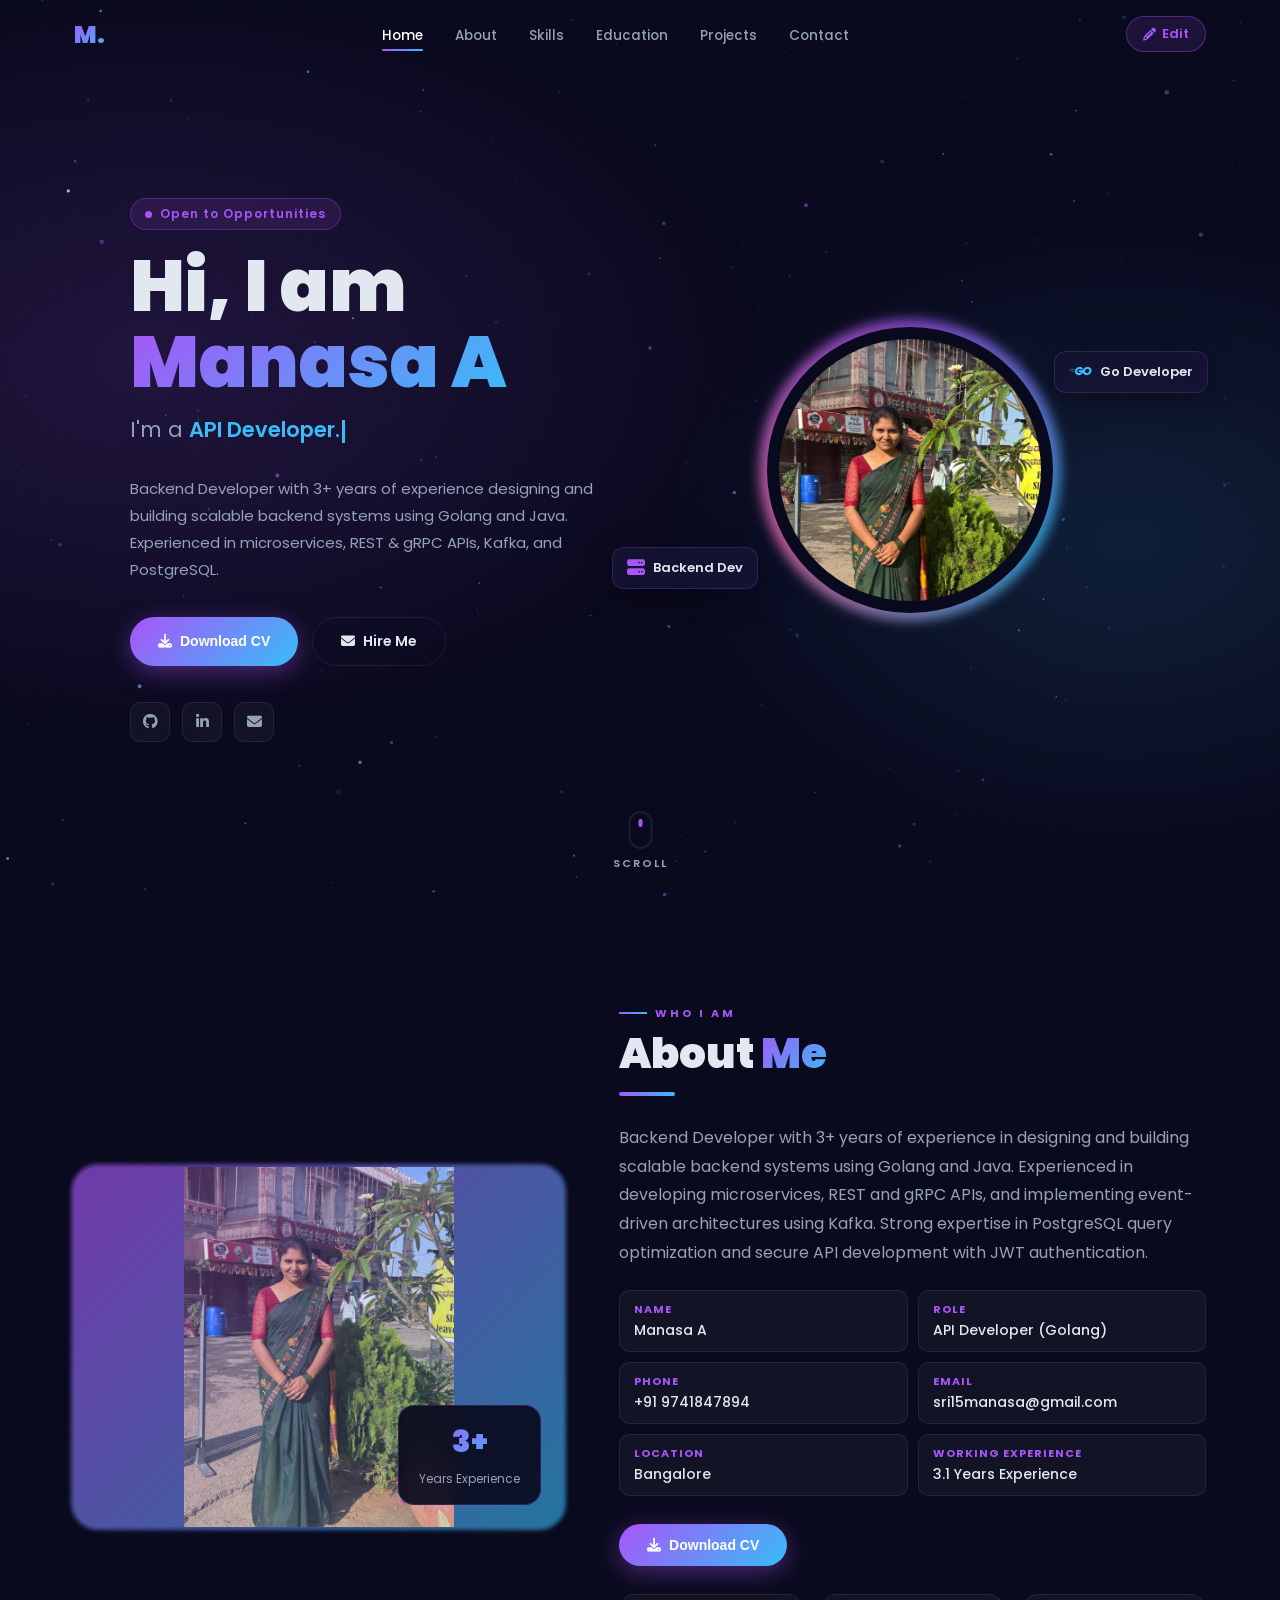
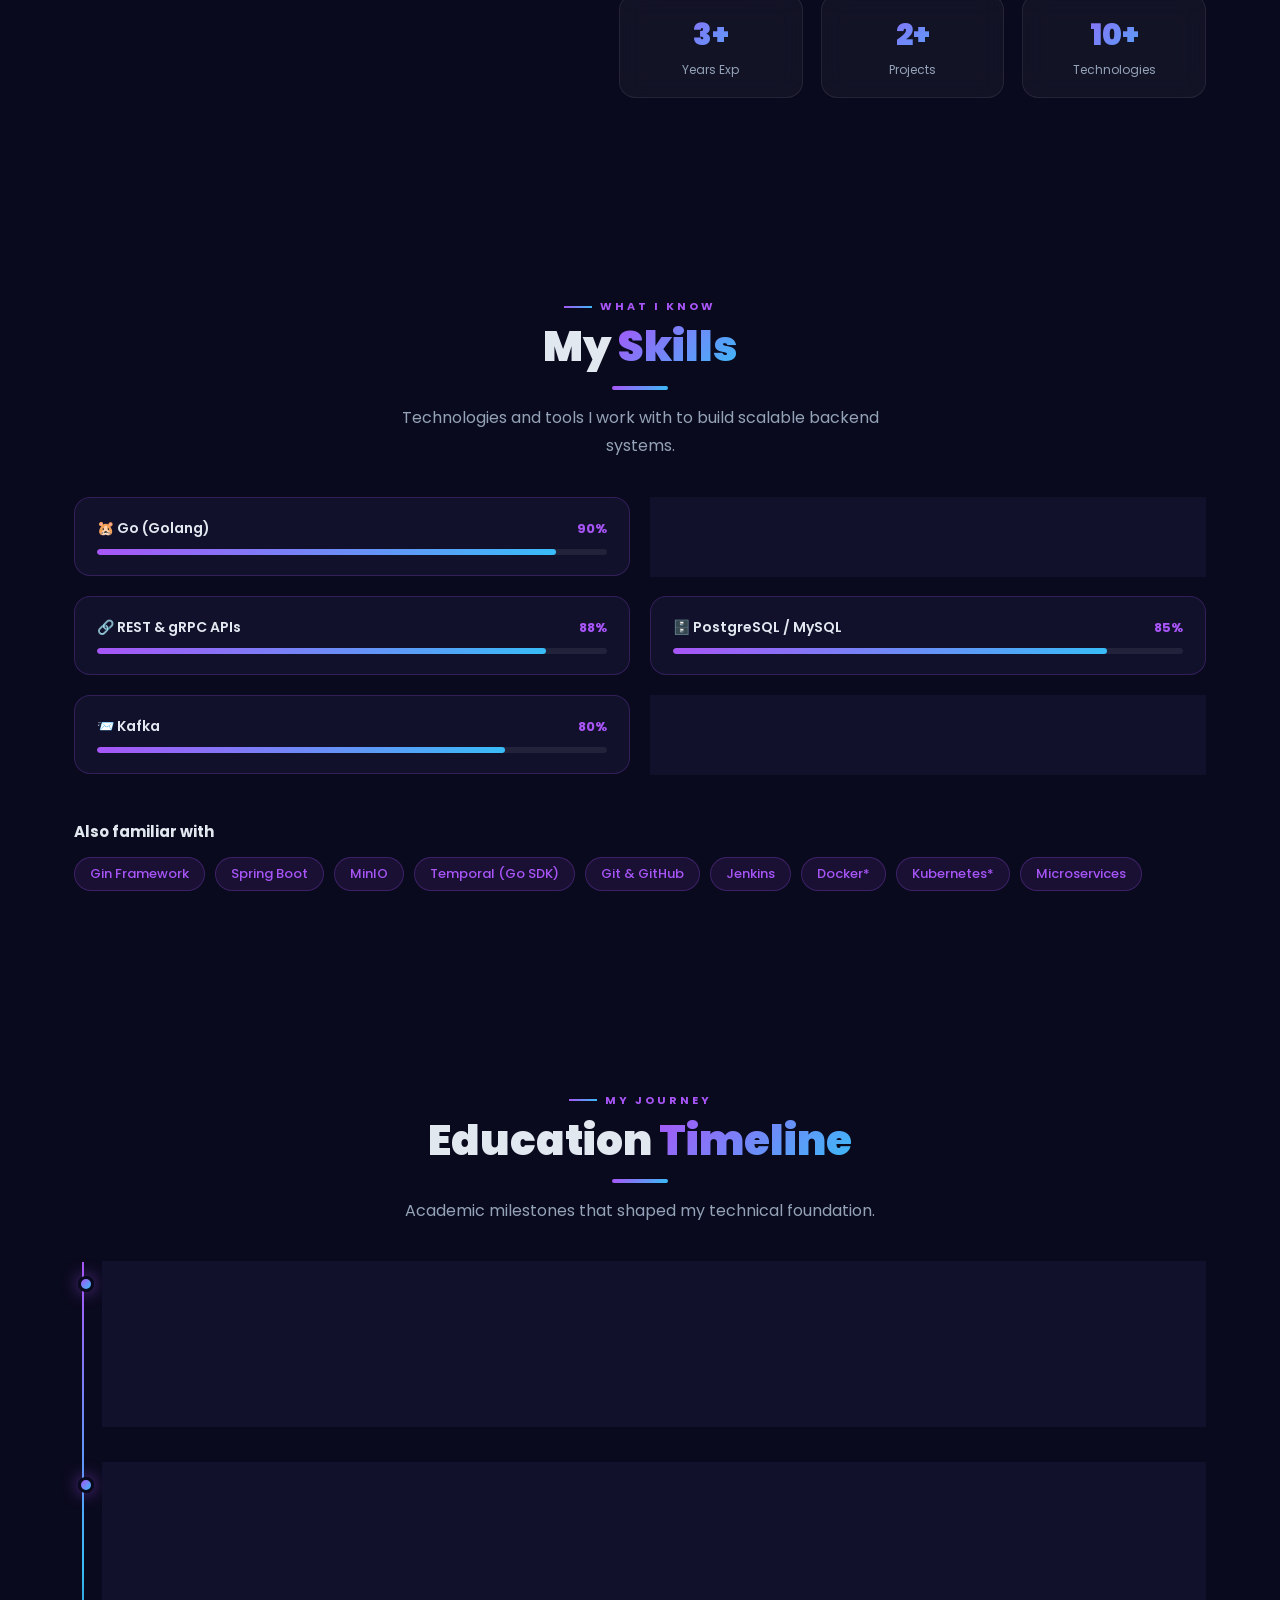
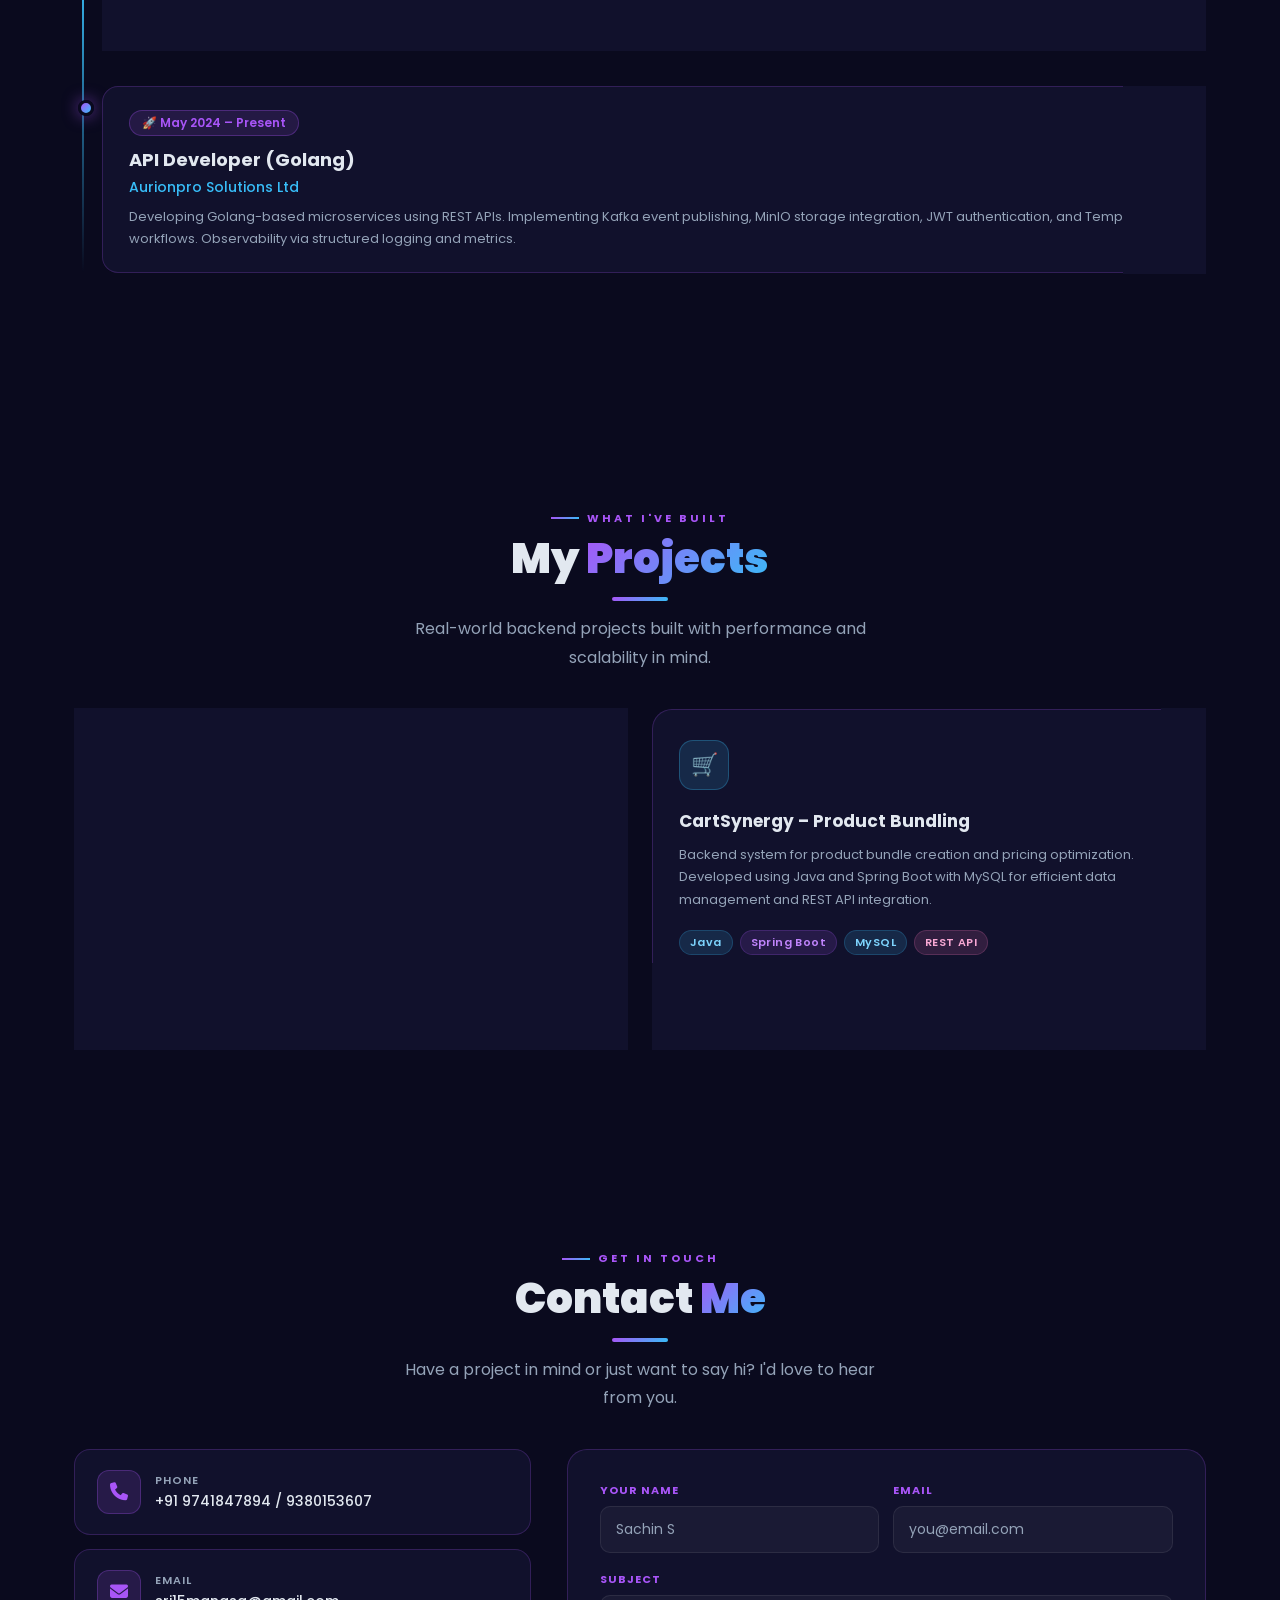
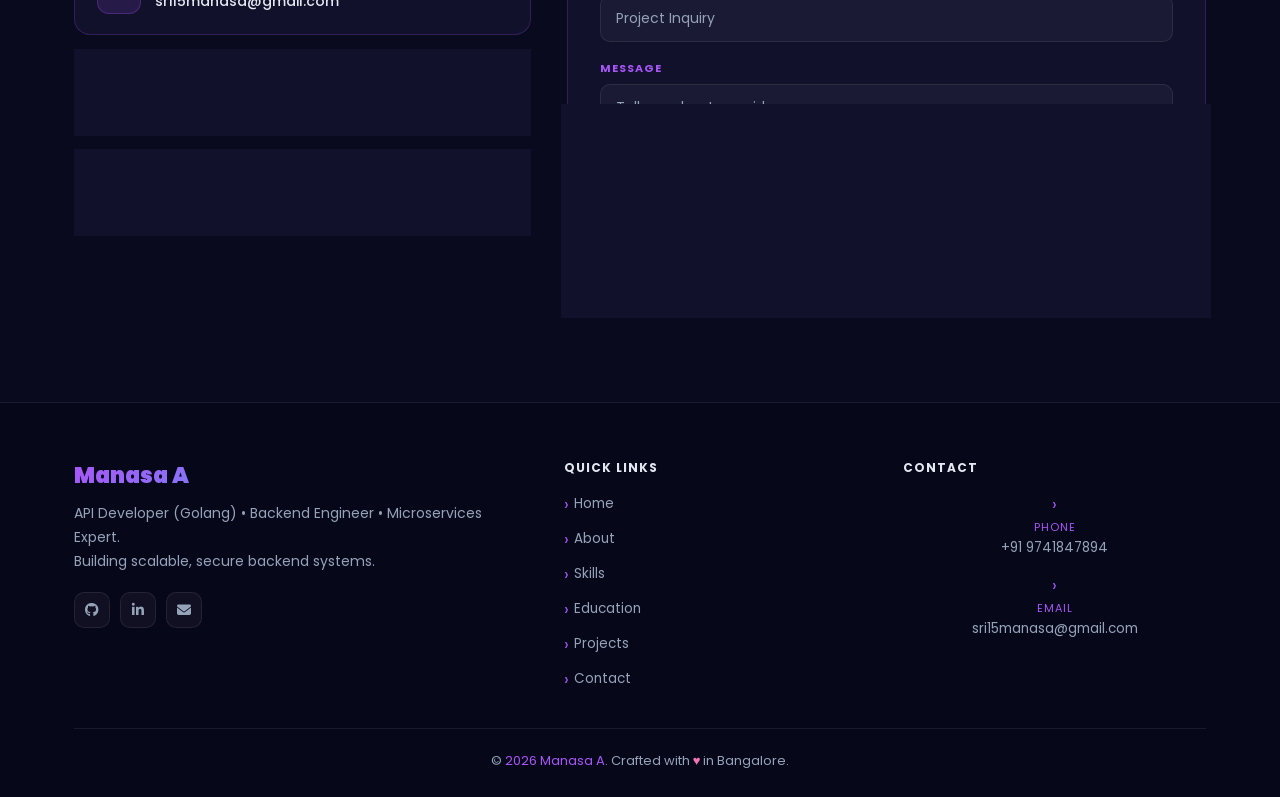
==== commit d66b4468: "f" ====
--- a/index.html
+++ b/index.html
@@ -3,9 +3,9 @@
 <head>
   <meta charset="utf-8"/>
   <meta name="viewport" content="width=device-width, initial-scale=1, shrink-to-fit=no"/>
-  <title>Sachin S | Portfolio</title>
-  <meta property="og:title" content="Sachin S | Portfolio"/>
-  <meta property="og:description" content="MCA Student | Web Developer | AI &amp; ML Enthusiast"/>
+  <title>Manasa A | Portfolio</title>
+  <meta property="og:title" content="Manasa A | Portfolio"/>
+  <meta property="og:description" content="API Developer (Golang) | Backend Developer"/>
 
   <!-- Fonts -->
   <link href="https://fonts.googleapis.com/css2?family=Poppins:wght@300;400;500;600;700;800;900&display=swap" rel="stylesheet"/>
@@ -237,12 +237,92 @@
     .ld-track{width:190px;height:3px;background:rgba(255,255,255,.1);border-radius:2px;overflow:hidden}
     .ld-fill{height:100%;background:var(--grad);border-radius:2px;animation:ldf 1.4s ease forwards}
     @keyframes ldf{from{width:0}to{width:100%}}
+
+    /* ==========  EDIT MODE  ========== */
+    .edit-toggle-btn{display:flex;align-items:center;gap:6px;background:rgba(168,85,247,.12);border:1.5px solid rgba(168,85,247,.35);color:var(--accent);padding:7px 16px;border-radius:20px;font-family:'Poppins',sans-serif;font-size:13px;font-weight:600;cursor:pointer;transition:all .3s;white-space:nowrap}
+    .edit-toggle-btn:hover{background:rgba(168,85,247,.22);transform:translateY(-1px)}
+    .edit-toggle-btn.is-save{background:rgba(74,222,128,.12);border-color:rgba(74,222,128,.45);color:#4ade80}
+    .edit-toggle-btn.is-save:hover{background:rgba(74,222,128,.22)}
+    @media(max-width:768px){.edit-toggle-btn .edit-label{display:none}.edit-toggle-btn{padding:7px 11px}}
+    .edit-banner{position:fixed;top:72px;left:50%;transform:translateX(-50%);background:rgba(20,10,40,.92);backdrop-filter:blur(16px);border:1px solid rgba(168,85,247,.4);color:#fff;padding:9px 22px;border-radius:22px;font-size:12px;font-weight:600;z-index:8500;display:none;align-items:center;gap:10px;box-shadow:0 4px 24px rgba(168,85,247,.35);letter-spacing:.4px;white-space:nowrap}
+    .edit-banner.show{display:flex}
+    .edit-banner .pulse{width:8px;height:8px;border-radius:50%;background:#4ade80;animation:pdot 1.4s infinite;flex-shrink:0}
+    body.edit-mode [contenteditable="true"]{outline:1.5px dashed rgba(168,85,247,.5);border-radius:4px;cursor:text;min-width:16px;transition:outline .2s,background .2s}
+    body.edit-mode [contenteditable="true"]:hover{outline-color:var(--accent);background:rgba(168,85,247,.08)}
+    body.edit-mode [contenteditable="true"]:focus{outline:2px solid var(--accent) !important;background:rgba(168,85,247,.12)}
+    /* Add / Remove experience */
+    .add-exp-btn{display:none;align-items:center;justify-content:center;gap:8px;margin-top:18px;width:100%;background:rgba(168,85,247,.07);border:1.5px dashed rgba(168,85,247,.4);color:var(--accent);padding:12px 22px;border-radius:12px;font-family:'Poppins',sans-serif;font-size:13px;font-weight:600;cursor:pointer;transition:all .3s}
+    .add-exp-btn:hover{background:rgba(168,85,247,.18)}
+    body.edit-mode .add-exp-btn{display:flex}
+    .del-exp-btn{display:none;margin-top:10px;align-items:center;gap:5px;background:rgba(248,113,113,.1);border:1px solid rgba(248,113,113,.3);color:#f87171;padding:5px 12px;border-radius:6px;font-size:11px;font-family:'Poppins',sans-serif;cursor:pointer;transition:all .2s}
+    .del-exp-btn:hover{background:rgba(248,113,113,.2)}
+    body.edit-mode .del-exp-btn{display:inline-flex}
+    /* Save toast */
+    .save-toast{position:fixed;bottom:32px;left:50%;transform:translateX(-50%) translateY(20px);background:rgba(10,25,10,.95);backdrop-filter:blur(16px);border:1px solid rgba(74,222,128,.4);color:#4ade80;padding:11px 26px;border-radius:22px;font-size:13px;font-weight:600;z-index:9999;opacity:0;transition:all .4s;pointer-events:none;white-space:nowrap;box-shadow:0 4px 20px rgba(74,222,128,.25)}
+    .save-toast.show{opacity:1;transform:translateX(-50%) translateY(0)}
+
+    /* ==========  CV TEMPLATE PICKER  ========== */
+    .tpl-overlay{position:fixed;inset:0;background:rgba(0,0,8,.85);backdrop-filter:blur(12px);z-index:99995;display:none;align-items:center;justify-content:center;padding:20px}
+    .tpl-overlay.open{display:flex}
+    .tpl-modal{background:#0d0d20;border:1px solid rgba(168,85,247,.28);border-radius:22px;padding:36px 32px;max-width:800px;width:100%;max-height:92vh;overflow-y:auto;box-shadow:0 28px 90px rgba(0,0,0,.8)}
+    .tpl-modal-hd{display:flex;align-items:center;justify-content:space-between;margin-bottom:26px}
+    .tpl-modal-hd h2{font-size:20px;font-weight:800;background:var(--grad);-webkit-background-clip:text;-webkit-text-fill-color:transparent;background-clip:text}
+    .tpl-modal-x{background:none;border:none;color:var(--muted);font-size:24px;cursor:pointer;line-height:1;padding:4px 8px;border-radius:6px;transition:all .2s}
+    .tpl-modal-x:hover{color:#fff;background:rgba(255,255,255,.08)}
+    .tpl-grid{display:grid;grid-template-columns:repeat(3,1fr);gap:18px;margin-bottom:28px}
+    @media(max-width:600px){.tpl-grid{grid-template-columns:1fr 1fr}}
+    .tpl-card{border:2px solid rgba(255,255,255,.07);border-radius:14px;padding:14px;cursor:pointer;transition:all .28s;background:rgba(255,255,255,.02);position:relative}
+    .tpl-card:hover{border-color:rgba(168,85,247,.4);transform:translateY(-4px);background:rgba(168,85,247,.04)}
+    .tpl-card.sel{border-color:var(--accent);background:rgba(168,85,247,.09);box-shadow:0 0 0 1px rgba(168,85,247,.25)}
+    .tpl-preview{width:100%;height:138px;border-radius:8px;overflow:hidden;margin-bottom:11px;position:relative}
+    .tpl-check{position:absolute;top:7px;right:7px;width:22px;height:22px;border-radius:50%;background:var(--accent);display:none;align-items:center;justify-content:center;font-size:11px;color:#fff;font-weight:700;z-index:2}
+    .tpl-card.sel .tpl-check{display:flex}
+    .tpl-name{font-size:13px;font-weight:700;color:var(--text);margin-bottom:3px}
+    .tpl-desc{font-size:11px;color:var(--muted);line-height:1.55}
+    .tpl-ft{display:flex;justify-content:flex-end;gap:12px;padding-top:6px}
+    .tpl-cancel{background:transparent;border:1px solid var(--gb);color:var(--muted);padding:11px 22px;border-radius:10px;font-family:'Poppins',sans-serif;font-size:13px;font-weight:600;cursor:pointer;transition:all .22s}
+    .tpl-cancel:hover{border-color:var(--accent);color:var(--accent)}
+    .tpl-open{background:var(--grad);border:none;color:#fff;padding:11px 28px;border-radius:10px;font-family:'Poppins',sans-serif;font-size:13px;font-weight:700;cursor:pointer;display:flex;align-items:center;gap:8px;transition:all .28s;box-shadow:0 4px 18px rgba(168,85,247,.35)}
+    .tpl-open:hover{transform:translateY(-2px);box-shadow:0 8px 28px rgba(168,85,247,.5)}
+    /* ---- CSS mini-preview art ---- */
+    /* T1: Minimalist Grey */
+    .p1{background:#6b6b6b;width:100%;height:100%;display:flex;flex-direction:column}
+    .p1-hdr{height:34%;background:#4a4a4a;padding:8px 10px;display:flex;flex-direction:column;gap:5px}
+    .p1-n{height:9px;width:50%;background:rgba(255,255,255,.85);border-radius:2px}
+    .p1-r{height:6px;width:33%;background:rgba(255,255,255,.45);border-radius:2px}
+    .p1-body{flex:1;display:grid;grid-template-columns:1fr 1.7fr}
+    .p1-side{background:#6b6b6b;padding:6px;display:flex;flex-direction:column;gap:5px}
+    .p1-sb{height:4px;border-radius:2px;background:rgba(255,255,255,.3)}
+    .p1-main{background:#fff;padding:7px;display:flex;flex-direction:column;gap:5px}
+    .p1-l{height:4px;border-radius:2px;background:#e0e0e0}
+    /* T2: Classic Blue */
+    .p2{background:#fff;width:100%;height:100%;display:flex;flex-direction:column}
+    .p2-hdr{height:30%;background:#1e3a5f;padding:8px 10px;display:flex;flex-direction:column;gap:4px}
+    .p2-n{height:9px;width:50%;background:rgba(255,255,255,.85);border-radius:2px}
+    .p2-r{height:5px;width:34%;background:#93c5fd;border-radius:2px}
+    .p2-crow{display:flex;gap:4px;margin-top:4px}
+    .p2-chip{height:5px;width:20%;background:rgba(255,255,255,.2);border-radius:3px}
+    .p2-body{flex:1;display:grid;grid-template-columns:1fr 1.9fr}
+    .p2-side{background:#f0f4f8;padding:6px;display:flex;flex-direction:column;gap:4px}
+    .p2-sb{height:4px;border-radius:2px;background:#b8cce4}
+    .p2-main{padding:6px;display:flex;flex-direction:column;gap:4px}
+    .p2-l{height:4px;border-radius:2px;background:#dde4ec}
+    .p2-acc{height:4px;width:32%;background:#1e3a5f;border-radius:2px;margin-bottom:2px}
+    /* T3: Modern Minimal */
+    .p3{background:#fff;width:100%;height:100%;padding:10px 12px;display:flex;flex-direction:column;gap:5px}
+    .p3-n{height:10px;width:48%;background:#111;border-radius:2px}
+    .p3-r{height:6px;width:34%;background:#7c3aed;border-radius:2px}
+    .p3-crow{display:flex;gap:5px;margin-top:2px}
+    .p3-chip{height:5px;width:18%;background:#e0d4ff;border-radius:2px}
+    .p3-sep{height:2px;background:#7c3aed;width:100%;margin:3px 0;border-radius:1px}
+    .p3-sec{height:5px;width:30%;background:#4b4b4b;border-radius:2px;border-left:3px solid #7c3aed;padding-left:5px}
+    .p3-l{height:4px;border-radius:2px;background:#ebebeb;margin-bottom:2px}
   </style>
 </head>
 <body>
 
   <!-- Loader -->
-  <div id="ld"><div class="ld-name">Sachin S</div><div class="ld-track"><div class="ld-fill"></div></div></div>
+  <div id="ld"><div class="ld-name">Manasa A</div><div class="ld-track"><div class="ld-fill"></div></div></div>
 
   <!-- Scroll progress -->
   <div id="sp"></div>
@@ -256,7 +336,7 @@
   <!-- ===== NAVBAR ===== -->
   <nav class="nb" id="nb">
     <div class="wrap">
-      <a href="#home" class="nb-brand">S.</a>
+      <a href="#home" class="nb-brand">M.</a>
       <ul class="nb-links" id="nb-links">
         <li><a href="#home" class="ac">Home</a></li>
         <li><a href="#about">About</a></li>
@@ -265,9 +345,76 @@
         <li><a href="#projects">Projects</a></li>
         <li><a href="#contact">Contact</a></li>
       </ul>
+      <button id="edit-btn" class="edit-toggle-btn" title="Edit portfolio content"><i class="fa fa-pencil-alt"></i><span class="edit-label"> Edit</span></button>
       <div class="nb-tog" id="nb-tog"><span></span><span></span><span></span></div>
     </div>
   </nav>
+  <!-- Edit mode banner -->
+  <div class="edit-banner" id="edit-banner"><span class="pulse"></span> Edit Mode &mdash; click any field to edit &nbsp;|&nbsp; Click <strong>Save</strong> when done</div>
+
+  <!-- ===== CV TEMPLATE PICKER MODAL ===== -->
+  <div class="tpl-overlay" id="tpl-overlay">
+    <div class="tpl-modal">
+      <div class="tpl-modal-hd">
+        <h2><i class="fa fa-layer-group" style="font-size:15px;margin-right:9px"></i>Choose a CV Template</h2>
+        <button class="tpl-modal-x" id="tpl-modal-x">&times;</button>
+      </div>
+      <div class="tpl-grid">
+        <!-- T1: Minimalist Dark -->
+        <div class="tpl-card sel" data-tpl="sachin-cv.html">
+          <div class="tpl-preview">
+            <div class="p1">
+              <div class="p1-hdr"><div class="p1-n"></div><div class="p1-r"></div></div>
+              <div class="p1-body">
+                <div class="p1-side"><div class="p1-sb"></div><div class="p1-sb" style="width:75%"></div><div class="p1-sb"></div><div class="p1-sb" style="width:60%"></div><div class="p1-sb" style="width:80%"></div></div>
+                <div class="p1-main"><div class="p1-l" style="width:85%"></div><div class="p1-l" style="width:95%"></div><div class="p1-l" style="width:70%"></div><div class="p1-l" style="width:90%"></div><div class="p1-l" style="width:80%"></div><div class="p1-l" style="width:65%"></div></div>
+              </div>
+            </div>
+          </div>
+          <div class="tpl-check"><i class="fa fa-check"></i></div>
+          <div class="tpl-name">Minimalist Grey</div>
+          <div class="tpl-desc">Grey header &middot; Light grey sidebar &middot; White content</div>
+        </div>
+        <!-- T2: Classic Professional -->
+        <div class="tpl-card" data-tpl="cv-template-2.html">
+          <div class="tpl-preview">
+            <div class="p2">
+              <div class="p2-hdr"><div class="p2-n"></div><div class="p2-r"></div><div class="p2-crow"><div class="p2-chip"></div><div class="p2-chip"></div><div class="p2-chip"></div></div></div>
+              <div class="p2-body">
+                <div class="p2-side"><div class="p2-sb"></div><div class="p2-sb" style="width:80%"></div><div class="p2-sb"></div><div class="p2-sb" style="width:65%"></div><div class="p2-sb" style="width:90%"></div></div>
+                <div class="p2-main"><div class="p2-acc"></div><div class="p2-l" style="width:88%"></div><div class="p2-l" style="width:72%"></div><div class="p2-acc" style="margin-top:6px"></div><div class="p2-l" style="width:90%"></div><div class="p2-l" style="width:75%"></div></div>
+              </div>
+            </div>
+          </div>
+          <div class="tpl-check"><i class="fa fa-check"></i></div>
+          <div class="tpl-name">Classic Professional</div>
+          <div class="tpl-desc">Navy header &middot; Blue accent &middot; Two-column</div>
+        </div>
+        <!-- T3: Modern Minimal -->
+        <div class="tpl-card" data-tpl="cv-template-3.html">
+          <div class="tpl-preview">
+            <div class="p3">
+              <div class="p3-n"></div><div class="p3-r"></div>
+              <div class="p3-crow"><div class="p3-chip"></div><div class="p3-chip"></div><div class="p3-chip"></div></div>
+              <div class="p3-sep"></div>
+              <div class="p3-sec"></div>
+              <div class="p3-l" style="width:90%"></div><div class="p3-l" style="width:75%"></div>
+              <div class="p3-sep"></div>
+              <div class="p3-sec"></div>
+              <div class="p3-l" style="width:80%"></div><div class="p3-l" style="width:90%"></div><div class="p3-l" style="width:65%"></div>
+            </div>
+          </div>
+          <div class="tpl-check"><i class="fa fa-check"></i></div>
+          <div class="tpl-name">Modern Minimal</div>
+          <div class="tpl-desc">Single column &middot; Purple accents &middot; Clean type</div>
+        </div>
+      </div>
+      <div class="tpl-ft">
+        <button class="tpl-cancel" id="tpl-cancel">Cancel</button>
+        <button class="tpl-open" id="tpl-open"><i class="fa fa-external-link-alt"></i> Open &amp; Download</button>
+      </div>
+    </div>
+  </div>
   <ul class="nb-mob" id="nb-mob">
     <button class="nb-close" id="nb-close">&#x2715;</button>
     <li><a href="#home" onclick="closeM()">Home</a></li>
@@ -284,26 +431,25 @@
       <div class="hero-in">
         <div data-aos="fade-right" data-aos-duration="800">
           <div class="hero-badge"><span class="dot"></span> Open to Opportunities</div>
-          <h1 class="hero-name">Hi, I am<br><span class="grad-text">Sachin S</span></h1>
+          <h1 class="hero-name">Hi, I am<br><span class="grad-text">Manasa A</span></h1>
           <p class="hero-role">I'm a <span class="tw" id="tw"></span><span class="cur"></span></p>
-          <p class="hero-desc">MCA student passionate about Web Development, Artificial Intelligence, and Machine Learning — building real-world solutions and solving complex problems.</p>
+          <p class="hero-desc">Backend Developer with 3+ years of experience designing and building scalable backend systems using Golang and Java. Experienced in microservices, REST &amp; gRPC APIs, Kafka, and PostgreSQL.</p>
           <div class="hero-cta">
-            <a href="sachin-cv.html" target="_blank" class="btn-g"><i class="fa fa-download"></i> Download CV</a>
+            <button onclick="openTplModal()" class="btn-g"><i class="fa fa-download"></i> Download CV</button>
             <a href="#contact" class="btn-o"><i class="fa fa-envelope"></i> Hire Me</a>
           </div>
           <div class="hero-soc">
             <a href="#" title="GitHub"><i class="fab fa-github"></i></a>
             <a href="#" title="LinkedIn"><i class="fab fa-linkedin-in"></i></a>
-            <a href="#" title="Instagram"><i class="fab fa-instagram"></i></a>
-            <a href="mailto:sachin9113031388@gmail.com" title="Email"><i class="fa fa-envelope"></i></a>
+            <a href="mailto:sri15manasa@gmail.com" title="Email"><i class="fa fa-envelope"></i></a>
           </div>
         </div>
         <div class="hero-photo-area" data-aos="fade-left" data-aos-duration="800">
           <div class="photo-ring">
-            <img src="images/profile2.jpeg" alt="Sachin S" class="hero-img"/>
-          </div>
-          <div class="fb fb-tr"><i class="fab fa-python" style="color:#38bdf8;font-size:18px"></i> Python Dev</div>
-          <div class="fb fb-bl"><i class="fa fa-robot" style="color:#a855f7;font-size:18px"></i> AI &amp; ML</div>
+            <img src="image.jpg" alt="Manasa A" class="hero-img"/>
+          </div>
+          <div class="fb fb-tr"><i class="fab fa-golang" style="color:#38bdf8;font-size:18px"></i> Go Developer</div>
+          <div class="fb fb-bl"><i class="fa fa-server" style="color:#a855f7;font-size:18px"></i> Backend Dev</div>
         </div>
       </div>
     </div>
@@ -317,28 +463,28 @@
         <div data-aos="fade-right">
           <div class="about-img-wrap">
             <div class="about-border"></div>
-            <img src="images/profile.jpeg" alt="Sachin S"/>
-            <div class="exp-badge"><span class="en">2+</span><span>Projects Done</span></div>
+            <img src="image.jpg" alt="Manasa A"/>
+            <div class="exp-badge"><span class="en">3+</span><span>Years Experience</span></div>
           </div>
         </div>
         <div data-aos="fade-left" data-aos-delay="100">
           <div class="sec-label">Who I Am</div>
           <h2 class="sec-title">About <span class="grad-text">Me</span></h2>
           <div class="sec-div"></div>
-          <p>I am an MCA student with a strong passion for Web Development, Artificial Intelligence, and Machine Learning. I enjoy building real-world projects and continuously sharpening my technical skills. I believe in clean code, great UX, and using technology to solve real problems.</p>
+          <p>Backend Developer with 3+ years of experience in designing and building scalable backend systems using Golang and Java. Experienced in developing microservices, REST and gRPC APIs, and implementing event-driven architectures using Kafka. Strong expertise in PostgreSQL query optimization and secure API development with JWT authentication.</p>
           <ul class="info-list">
-            <li><span class="k">Name</span><span class="v">Sachin S</span></li>
-            <li><span class="k">Degree</span><span class="v">MCA (Pursuing)</span></li>
-            <li><span class="k">Phone</span><span class="v">+91 9113031388</span></li>
-            <li><span class="k">Email</span><span class="v">sachin9113031388@gmail.com</span></li>
-            <li><span class="k">Country</span><span class="v">India</span></li>
-            <li><span class="k">Status</span><span class="v">Available</span></li>
+            <li><span class="k">Name</span><span class="v">Manasa A</span></li>
+            <li><span class="k">Role</span><span class="v">API Developer (Golang)</span></li>
+            <li><span class="k">Phone</span><span class="v">+91 9741847894</span></li>
+            <li><span class="k">Email</span><span class="v">sri15manasa@gmail.com</span></li>
+            <li><span class="k">Location</span><span class="v">Bangalore</span></li>
+            <li><span class="k">Working Experience</span><span class="v">3.1 Years Experience</span></li>
           </ul>
-          <a href="sachin-cv.html" target="_blank" class="btn-g" style="display:inline-flex"><i class="fa fa-download"></i> Download CV</a>
+          <button onclick="openTplModal()" class="btn-g" style="display:inline-flex;border:none;cursor:pointer"><i class="fa fa-download"></i> Download CV</button>
           <div class="stats-row">
-            <div class="stat" data-aos="zoom-in" data-aos-delay="100"><div class="sn" data-count="2">0</div><div class="sl">Projects</div></div>
-            <div class="stat" data-aos="zoom-in" data-aos-delay="200"><div class="sn" data-count="7">0</div><div class="sl">Skills</div></div>
-            <div class="stat" data-aos="zoom-in" data-aos-delay="300"><div class="sn" data-count="3">0</div><div class="sl">Degrees</div></div>
+            <div class="stat" data-aos="zoom-in" data-aos-delay="100"><div class="sn" data-count="3">0</div><div class="sl">Years Exp</div></div>
+            <div class="stat" data-aos="zoom-in" data-aos-delay="200"><div class="sn" data-count="2">0</div><div class="sl">Projects</div></div>
+            <div class="stat" data-aos="zoom-in" data-aos-delay="300"><div class="sn" data-count="10">0</div><div class="sl">Technologies</div></div>
           </div>
         </div>
       </div>
@@ -352,23 +498,23 @@
         <div class="sec-label" style="justify-content:center">What I Know</div>
         <h2 class="sec-title">My <span class="grad-text">Skills</span></h2>
         <div class="sec-div" style="margin:0 auto 14px"></div>
-        <p style="max-width:500px;margin:0 auto">Technologies and tools I work with to build impactful projects.</p>
+        <p style="max-width:500px;margin:0 auto">Technologies and tools I work with to build scalable backend systems.</p>
       </div>
       <div class="skills-g" data-aos="fade-up" data-aos-delay="100">
-        <div class="sk-card"><div class="sk-top"><div class="sk-name">🌐 HTML &amp; CSS</div><div class="sk-pct">90%</div></div><div class="sk-track"><div class="sk-fill" data-w="90"></div></div></div>
-        <div class="sk-card"><div class="sk-top"><div class="sk-name">⚡ JavaScript</div><div class="sk-pct">78%</div></div><div class="sk-track"><div class="sk-fill" data-w="78"></div></div></div>
-        <div class="sk-card"><div class="sk-top"><div class="sk-name">🐍 Python</div><div class="sk-pct">82%</div></div><div class="sk-track"><div class="sk-fill" data-w="82"></div></div></div>
-        <div class="sk-card"><div class="sk-top"><div class="sk-name">🤖 Machine Learning</div><div class="sk-pct">75%</div></div><div class="sk-track"><div class="sk-fill" data-w="75"></div></div></div>
-        <div class="sk-card"><div class="sk-top"><div class="sk-name">🧠 Artificial Intelligence</div><div class="sk-pct">72%</div></div><div class="sk-track"><div class="sk-fill" data-w="72"></div></div></div>
-        <div class="sk-card"><div class="sk-top"><div class="sk-name">💻 Web Development</div><div class="sk-pct">85%</div></div><div class="sk-track"><div class="sk-fill" data-w="85"></div></div></div>
+        <div class="sk-card"><div class="sk-top"><div class="sk-name">🐹 Go (Golang)</div><div class="sk-pct">90%</div></div><div class="sk-track"><div class="sk-fill" data-w="90"></div></div></div>
+        <div class="sk-card"><div class="sk-top"><div class="sk-name">☕ Java</div><div class="sk-pct">85%</div></div><div class="sk-track"><div class="sk-fill" data-w="85"></div></div></div>
+        <div class="sk-card"><div class="sk-top"><div class="sk-name">🔗 REST &amp; gRPC APIs</div><div class="sk-pct">88%</div></div><div class="sk-track"><div class="sk-fill" data-w="88"></div></div></div>
+        <div class="sk-card"><div class="sk-top"><div class="sk-name">🗄️ PostgreSQL / MySQL</div><div class="sk-pct">85%</div></div><div class="sk-track"><div class="sk-fill" data-w="85"></div></div></div>
+        <div class="sk-card"><div class="sk-top"><div class="sk-name">📨 Kafka</div><div class="sk-pct">80%</div></div><div class="sk-track"><div class="sk-fill" data-w="80"></div></div></div>
+        <div class="sk-card"><div class="sk-top"><div class="sk-name">🔐 JWT Security</div><div class="sk-pct">82%</div></div><div class="sk-track"><div class="sk-fill" data-w="82"></div></div></div>
       </div>
       <div class="tags-area" data-aos="fade-up" data-aos-delay="150">
         <h3>Also familiar with</h3>
         <div class="tags-wrap">
-          <span class="tag">scikit-learn</span><span class="tag">NumPy</span><span class="tag">Pandas</span>
-          <span class="tag">Bootstrap</span><span class="tag">Git &amp; GitHub</span>
-          <span class="tag">Computer Vision</span><span class="tag">Data Analysis</span>
-          <span class="tag">Problem Solving</span><span class="tag">Competitive Exams</span>
+          <span class="tag">Gin Framework</span><span class="tag">Spring Boot</span><span class="tag">MinIO</span>
+          <span class="tag">Temporal (Go SDK)</span><span class="tag">Git &amp; GitHub</span>
+          <span class="tag">Jenkins</span><span class="tag">Docker*</span>
+          <span class="tag">Kubernetes*</span><span class="tag">Microservices</span>
         </div>
       </div>
     </div>
@@ -383,35 +529,36 @@
         <div class="sec-div" style="margin:0 auto 14px"></div>
         <p style="max-width:480px;margin:0 auto">Academic milestones that shaped my technical foundation.</p>
       </div>
-      <div class="tl" data-aos="fade-up" data-aos-delay="100">
+      <div class="tl" id="experience-tl" data-aos="fade-up" data-aos-delay="100">
         <div class="tl-item">
           <div class="tl-dot"></div>
           <div class="tl-card">
-            <div class="tl-year">🎓 Pursuing</div>
-            <div class="tl-title">Master of Computer Applications (MCA)</div>
-            <div class="tl-sub">Postgraduation — India</div>
-            <div class="tl-desc">Advanced computing, software engineering, AI, machine learning and modern web technologies. Building a strong foundation for a career in AI/ML and software development.</div>
+            <div class="tl-year">🎓 2015 – 2019</div>
+            <div class="tl-title">Bachelor of Engineering</div>
+            <div class="tl-sub">Visvesvaraya Technological University</div>
+            <div class="tl-desc">Built a strong foundation in engineering, computer science, algorithms, and software development principles.</div>
           </div>
         </div>
         <div class="tl-item">
           <div class="tl-dot"></div>
           <div class="tl-card">
-            <div class="tl-year">📘 Completed</div>
-            <div class="tl-title">Bachelor's Degree</div>
-            <div class="tl-sub">Mathematics &amp; Computer Science — India</div>
-            <div class="tl-desc">Built a strong mathematical and computational foundation covering algorithms, data structures, discrete mathematics, and programming paradigms.</div>
+            <div class="tl-year">💼 Mar 2023 – Apr 2024</div>
+            <div class="tl-title">Backend Developer</div>
+            <div class="tl-sub">Increasingly Technologies / Dynamic Selling Pvt Ltd</div>
+            <div class="tl-desc">Developed and maintained backend applications using Java and Spring Boot. Built RESTful services, optimized MySQL schemas, and utilized Hibernate/JPA for ORM-based data persistence.</div>
           </div>
         </div>
         <div class="tl-item">
           <div class="tl-dot"></div>
           <div class="tl-card">
-            <div class="tl-year">📗 Completed</div>
-            <div class="tl-title">PUC — PCMB</div>
-            <div class="tl-sub">Physics · Chemistry · Mathematics · Biology — India</div>
-            <div class="tl-desc">Completed pre-university education with a comprehensive science stream, developing strong analytical thinking and problem-solving skills.</div>
-          </div>
-        </div>
-      </div>
+            <div class="tl-year">🚀 May 2024 – Present</div>
+            <div class="tl-title">API Developer (Golang)</div>
+            <div class="tl-sub">Aurionpro Solutions Ltd</div>
+            <div class="tl-desc">Developing Golang-based microservices using REST APIs. Implementing Kafka event publishing, MinIO storage integration, JWT authentication, and Temporal workflows. Observability via structured logging and metrics.</div>
+          </div>
+        </div>
+      </div>
+      <button id="add-exp-btn" class="add-exp-btn"><i class="fa fa-plus"></i> Add Experience / Education</button>
     </div>
   </section>
 
@@ -422,34 +569,24 @@
         <div class="sec-label" style="justify-content:center">What I've Built</div>
         <h2 class="sec-title">My <span class="grad-text">Projects</span></h2>
         <div class="sec-div" style="margin:0 auto 14px"></div>
-        <p style="max-width:480px;margin:0 auto">Real-world projects built with passion and purpose.</p>
+        <p style="max-width:480px;margin:0 auto">Real-world backend projects built with performance and scalability in mind.</p>
       </div>
       <div class="proj-g">
         <div class="proj-card" data-aos="fade-up" data-aos-delay="0">
-          <div class="proj-ico">🕵️</div>
-          <div class="proj-title">Fake Profile Detection</div>
-          <div class="proj-desc">A machine learning system to detect fake and bot social media profiles by analysing profile attributes, activity patterns, and metadata using supervised classification algorithms.</div>
-          <div class="proj-tags"><span class="ptag tp">Python</span><span class="ptag tc">Machine Learning</span><span class="ptag tp">scikit-learn</span><span class="ptag tk">Classification</span></div>
+          <div class="proj-ico">🏛️</div>
+          <div class="proj-title">Transfer Management System</div>
+          <div class="proj-desc">Backend platform for government internal transfer processing. Built scalable REST APIs with Go and Gin, with optimized PostgreSQL schemas for high-volume transaction handling.</div>
+          <div class="proj-tags"><span class="ptag tp">Go</span><span class="ptag tc">PostgreSQL</span><span class="ptag tp">Gin</span><span class="ptag tk">REST API</span></div>
           <div class="proj-foot">
             <a href="#" class="proj-link">View Project <i class="fa fa-arrow-right"></i></a>
             <a href="#" style="color:var(--muted);font-size:18px"><i class="fab fa-github"></i></a>
           </div>
         </div>
         <div class="proj-card c2" data-aos="fade-up" data-aos-delay="80">
-          <div class="proj-ico">👁️</div>
-          <div class="proj-title">Object Detection using ML</div>
-          <div class="proj-desc">A computer vision project leveraging ML models to identify and classify multiple objects in real-time from images and video streams with bounding boxes and confidence scores.</div>
-          <div class="proj-tags"><span class="ptag tc">Python</span><span class="ptag tp">Computer Vision</span><span class="ptag tc">ML</span><span class="ptag tk">Real-time</span></div>
-          <div class="proj-foot">
-            <a href="#" class="proj-link">View Project <i class="fa fa-arrow-right"></i></a>
-            <a href="#" style="color:var(--muted);font-size:18px"><i class="fab fa-github"></i></a>
-          </div>
-        </div>
-        <div class="proj-card c3" data-aos="fade-up" data-aos-delay="160">
-          <div class="proj-ico">🌐</div>
-          <div class="proj-title">Personal Portfolio</div>
-          <div class="proj-desc">A fully responsive and modern personal portfolio website with advanced CSS animations, galaxy particle effects, glassmorphism UI, skill progress bars, and interactive elements.</div>
-          <div class="proj-tags"><span class="ptag tk">HTML</span><span class="ptag tp">CSS</span><span class="ptag tc">JavaScript</span><span class="ptag tk">Responsive</span></div>
+          <div class="proj-ico">🛒</div>
+          <div class="proj-title">CartSynergy – Product Bundling</div>
+          <div class="proj-desc">Backend system for product bundle creation and pricing optimization. Developed using Java and Spring Boot with MySQL for efficient data management and REST API integration.</div>
+          <div class="proj-tags"><span class="ptag tc">Java</span><span class="ptag tp">Spring Boot</span><span class="ptag tc">MySQL</span><span class="ptag tk">REST API</span></div>
           <div class="proj-foot">
             <a href="#" class="proj-link">View Project <i class="fa fa-arrow-right"></i></a>
             <a href="#" style="color:var(--muted);font-size:18px"><i class="fab fa-github"></i></a>
@@ -470,13 +607,13 @@
       </div>
       <div class="contact-g">
         <div class="cc-col" data-aos="fade-right">
-          <div class="cc"><div class="cc-ico"><i class="fa fa-phone"></i></div><div><div class="cc-lbl">Phone</div><div class="cc-val">+91 9113031388</div></div></div>
-          <div class="cc"><div class="cc-ico"><i class="fa fa-envelope"></i></div><div><div class="cc-lbl">Email</div><div class="cc-val">sachin9113031388@gmail.com</div></div></div>
-          <div class="cc"><div class="cc-ico"><i class="fa fa-map-marker-alt"></i></div><div><div class="cc-lbl">Location</div><div class="cc-val">India</div></div></div>
-          <div class="cc"><div class="cc-ico"><i class="fa fa-graduation-cap"></i></div><div><div class="cc-lbl">Degree</div><div class="cc-val">MCA (Pursuing)</div></div></div>
+          <div class="cc"><div class="cc-ico"><i class="fa fa-phone"></i></div><div><div class="cc-lbl">Phone</div><div class="cc-val" data-sync="contact-phone">+91 9741847894 / 9380153607</div></div></div>
+          <div class="cc"><div class="cc-ico"><i class="fa fa-envelope"></i></div><div><div class="cc-lbl">Email</div><div class="cc-val" data-sync="contact-email">sri15manasa@gmail.com</div></div></div>
+          <div class="cc"><div class="cc-ico"><i class="fa fa-map-marker-alt"></i></div><div><div class="cc-lbl">Location</div><div class="cc-val" data-sync="contact-location">Bangalore</div></div></div>
+          <div class="cc"><div class="cc-ico"><i class="fa fa-briefcase"></i></div><div><div class="cc-lbl">Role</div><div class="cc-val" data-sync="contact-role">API Developer (Golang)</div></div></div>
         </div>
         <div class="cf" data-aos="fade-left">
-          <form action="https://formsubmit.co/sachin9113031388@gmail.com" method="POST">
+          <form action="https://formsubmit.co/sri15manasa@gmail.com" method="POST">
             <div class="f-row">
               <div class="fg"><label>Your Name</label><input type="text" name="name" class="fi" placeholder="Sachin S" required/></div>
               <div class="fg"><label>Email</label><input type="email" name="email" class="fi" placeholder="you@email.com" required/></div>
@@ -497,13 +634,12 @@
     <div class="wrap">
       <div class="ft">
         <div>
-          <div class="fb-name">Sachin S</div>
-          <p class="fb-tag">MCA Student &bull; Web Developer &bull; AI &amp; ML Enthusiast.<br/>Building impactful digital solutions.</p>
+          <div class="fb-name">Manasa A</div>
+          <p class="fb-tag">API Developer (Golang) &bull; Backend Engineer &bull; Microservices Expert.<br/>Building scalable, secure backend systems.</p>
           <div class="fb-soc">
             <a href="#" title="GitHub"><i class="fab fa-github"></i></a>
             <a href="#" title="LinkedIn"><i class="fab fa-linkedin-in"></i></a>
-            <a href="#" title="Instagram"><i class="fab fa-instagram"></i></a>
-            <a href="mailto:sachin9113031388@gmail.com"><i class="fa fa-envelope"></i></a>
+            <a href="mailto:sri15manasa@gmail.com"><i class="fa fa-envelope"></i></a>
           </div>
         </div>
         <div class="fc">
@@ -520,12 +656,12 @@
         <div class="fc">
           <h4>Contact</h4>
           <ul class="fl" style="gap:14px">
-            <li><a href="tel:+919113031388" style="flex-direction:column;gap:2px"><span style="color:var(--accent);font-size:11px;text-transform:uppercase;letter-spacing:1px">Phone</span><span>+91 9113031388</span></a></li>
-            <li><a href="mailto:sachin9113031388@gmail.com" style="flex-direction:column;gap:2px"><span style="color:var(--accent);font-size:11px;text-transform:uppercase;letter-spacing:1px">Email</span><span>sachin9113031388@gmail.com</span></a></li>
+            <li><a href="tel:+919741847894" style="flex-direction:column;gap:2px"><span style="color:var(--accent);font-size:11px;text-transform:uppercase;letter-spacing:1px">Phone</span><span>+91 9741847894</span></a></li>
+            <li><a href="mailto:sri15manasa@gmail.com" style="flex-direction:column;gap:2px"><span style="color:var(--accent);font-size:11px;text-transform:uppercase;letter-spacing:1px">Email</span><span>sri15manasa@gmail.com</span></a></li>
           </ul>
         </div>
       </div>
-      <div class="fb-bot">&copy; <span id="yr"></span> <span>Sachin S</span>. Crafted with <span style="color:#f472b6">&#9829;</span> in India.</div>
+      <div class="fb-bot">&copy; <span id="yr"></span> <span>Manasa A</span>. Crafted with <span style="color:#f472b6">&#9829;</span> in Bangalore.</div>
     </div>
   </footer>
 
@@ -577,7 +713,7 @@
     function closeM() { document.getElementById('nb-mob').classList.remove('open'); }
 
     // Typed text
-    const words = ['MCA Student.','Web Developer.','Python Programmer.','AI Enthusiast.','ML Enthusiast.','Problem Solver.'];
+    const words = ['API Developer.','Go Developer.','Backend Engineer.','Microservices Expert.','Problem Solver.'];
     let wi=0,ci=0,del=false;
     const tEl = document.getElementById('tw');
     (function type(){
@@ -611,6 +747,172 @@
         });
       }, { threshold: 0.5 }).observe(row);
     });
+
+    // ===== INLINE EDIT MODE =====
+    (function(){
+      const SELS = [
+        '.hero-name .grad-text', '.hero-desc',
+        '#about .about-g p',
+        '.info-list .k', '.info-list .v',
+        '.exp-badge span', '.stat .sl',
+        '.sk-name', '.sk-pct',
+        '.tags-area .tag',
+        '.tl-year', '.tl-title', '.tl-sub', '.tl-desc',
+        '.proj-title', '.proj-desc', '.ptag',
+        '.cc-lbl', '.cc-val',
+        '.fb-name', '.fb-tag'
+      ];
+
+      const editBtn    = document.getElementById('edit-btn');
+      const editBanner = document.getElementById('edit-banner');
+      let editing = false;
+
+      // Create save toast element
+      const toast = document.createElement('div');
+      toast.className = 'save-toast';
+      document.body.appendChild(toast);
+      function showToast(msg){
+        toast.textContent = msg;
+        toast.classList.add('show');
+        setTimeout(() => toast.classList.remove('show'), 2800);
+      }
+
+      function getFields(){
+        const list = [];
+        SELS.forEach(s => document.querySelectorAll(s).forEach(el => list.push(el)));
+        return list;
+      }
+
+      function syncBar(pctEl){
+        const card = pctEl.closest('.sk-card');
+        if(!card) return;
+        const fill = card.querySelector('.sk-fill');
+        if(!fill) return;
+        const v = Math.min(100, Math.max(0, parseInt(pctEl.textContent) || 0));
+        fill.style.width = v + '%';
+        fill.dataset.w   = v;
+      }
+
+      function onPctInput(){ syncBar(this); }
+
+      // Safely escape text for innerHTML
+      function esc(s){ const d = document.createElement('div'); d.textContent = String(s||''); return d.innerHTML; }
+
+      // Collect all data and persist to localStorage
+      function saveToStorage(){
+        const get = sel => document.querySelector(sel)?.textContent?.trim() || '';
+        const data = {
+          name:     get('.hero-name .grad-text'),
+          role:     get('.cc-val[data-sync="contact-role"]'),
+          phone:    get('.cc-val[data-sync="contact-phone"]'),
+          email:    get('.cc-val[data-sync="contact-email"]'),
+          location: get('.cc-val[data-sync="contact-location"]'),
+          summary:  get('#about .about-g p'),
+          skills: Array.from(document.querySelectorAll('.sk-card')).map(c => ({
+            name: c.querySelector('.sk-name')?.textContent?.trim() || '',
+            pct:  parseInt(c.querySelector('.sk-pct')?.textContent) || 0
+          })),
+          tags: Array.from(document.querySelectorAll('.tags-area .tag')).map(t => t.textContent.trim()),
+          experience: Array.from(document.querySelectorAll('#experience-tl .tl-item')).map(item => ({
+            year:    item.querySelector('.tl-year')?.textContent?.trim() || '',
+            title:   item.querySelector('.tl-title')?.textContent?.trim() || '',
+            company: item.querySelector('.tl-sub')?.textContent?.trim() || '',
+            desc:    item.querySelector('.tl-desc')?.textContent?.trim() || ''
+          })),
+          projects: Array.from(document.querySelectorAll('.proj-card')).map(c => ({
+            title: c.querySelector('.proj-title')?.textContent?.trim() || '',
+            desc:  c.querySelector('.proj-desc')?.textContent?.trim() || '',
+            tags:  Array.from(c.querySelectorAll('.ptag')).map(t => t.textContent.trim())
+          }))
+        };
+        localStorage.setItem('portfolio_data', JSON.stringify(data));
+      }
+
+      function enterEdit(){
+        editing = true;
+        document.body.classList.add('edit-mode');
+        editBtn.innerHTML = '<i class="fa fa-save"></i><span class="edit-label"> Save</span>';
+        editBtn.classList.add('is-save');
+        editBanner.classList.add('show');
+        getFields().forEach(el => { el.contentEditable = 'true'; el.spellcheck = false; });
+        document.querySelectorAll('.sk-pct').forEach(el => el.addEventListener('input', onPctInput));
+      }
+
+      function exitEdit(){
+        editing = false;
+        document.body.classList.remove('edit-mode');
+        editBtn.innerHTML = '<i class="fa fa-pencil-alt"></i><span class="edit-label"> Edit</span>';
+        editBtn.classList.remove('is-save');
+        editBanner.classList.remove('show');
+        getFields().forEach(el => { el.contentEditable = 'false'; });
+        // Also disable contenteditable on dynamically added items
+        document.querySelectorAll('#experience-tl [contenteditable]').forEach(el => { el.contentEditable = 'false'; });
+        document.querySelectorAll('.sk-pct').forEach(el => {
+          el.removeEventListener('input', onPctInput);
+          syncBar(el);
+        });
+        document.querySelectorAll('.stat .sn').forEach(el => {
+          const n = parseInt(el.textContent) || 0;
+          el.dataset.count = n;
+        });
+        saveToStorage();
+        showToast('✓ Saved! Open CV to see your updates.');
+      }
+
+      // Add More Experience button
+      const addBtn = document.getElementById('add-exp-btn');
+      if(addBtn){
+        addBtn.addEventListener('click', () => {
+          const tl = document.getElementById('experience-tl');
+          const item = document.createElement('div');
+          item.className = 'tl-item';
+          item.innerHTML =
+            '<div class="tl-dot"></div>' +
+            '<div class="tl-card">' +
+            '<div class="tl-year" contenteditable="true" spellcheck="false">\uD83D\uDCC5 Year Range</div>' +
+            '<div class="tl-title" contenteditable="true" spellcheck="false">Job Title / Degree</div>' +
+            '<div class="tl-sub" contenteditable="true" spellcheck="false">Company / Institution</div>' +
+            '<div class="tl-desc" contenteditable="true" spellcheck="false">Describe your role and responsibilities here...</div>' +
+            '<button class="del-exp-btn"><i class="fa fa-times"></i> Remove</button>' +
+            '</div>';
+          item.querySelector('.del-exp-btn').addEventListener('click', () => item.remove());
+          tl.appendChild(item);
+          item.scrollIntoView({ behavior: 'smooth', block: 'center' });
+          setTimeout(() => item.querySelector('.tl-year').focus(), 300);
+        });
+      }
+
+      editBtn.addEventListener('click', () => editing ? exitEdit() : enterEdit());
+    })();
+
+    // ===== CV TEMPLATE PICKER =====
+    var _selTpl = 'sachin-cv.html';
+    function openTplModal(){
+      document.getElementById('tpl-overlay').classList.add('open');
+    }
+    (function(){
+      var overlay = document.getElementById('tpl-overlay');
+      var cards   = document.querySelectorAll('.tpl-card');
+      var openBtn = document.getElementById('tpl-open');
+
+      cards.forEach(function(c){
+        c.addEventListener('click', function(){
+          cards.forEach(function(x){ x.classList.remove('sel'); });
+          c.classList.add('sel');
+          _selTpl = c.dataset.tpl;
+        });
+      });
+
+      function close(){ overlay.classList.remove('open'); }
+      document.getElementById('tpl-modal-x').addEventListener('click', close);
+      document.getElementById('tpl-cancel').addEventListener('click', close);
+      overlay.addEventListener('click', function(e){ if(e.target === overlay) close(); });
+
+      openBtn.addEventListener('click', function(){
+        window.open(_selTpl, '_blank');
+        close();
+      });
+    })();
   </script>
 </body>
 </html>
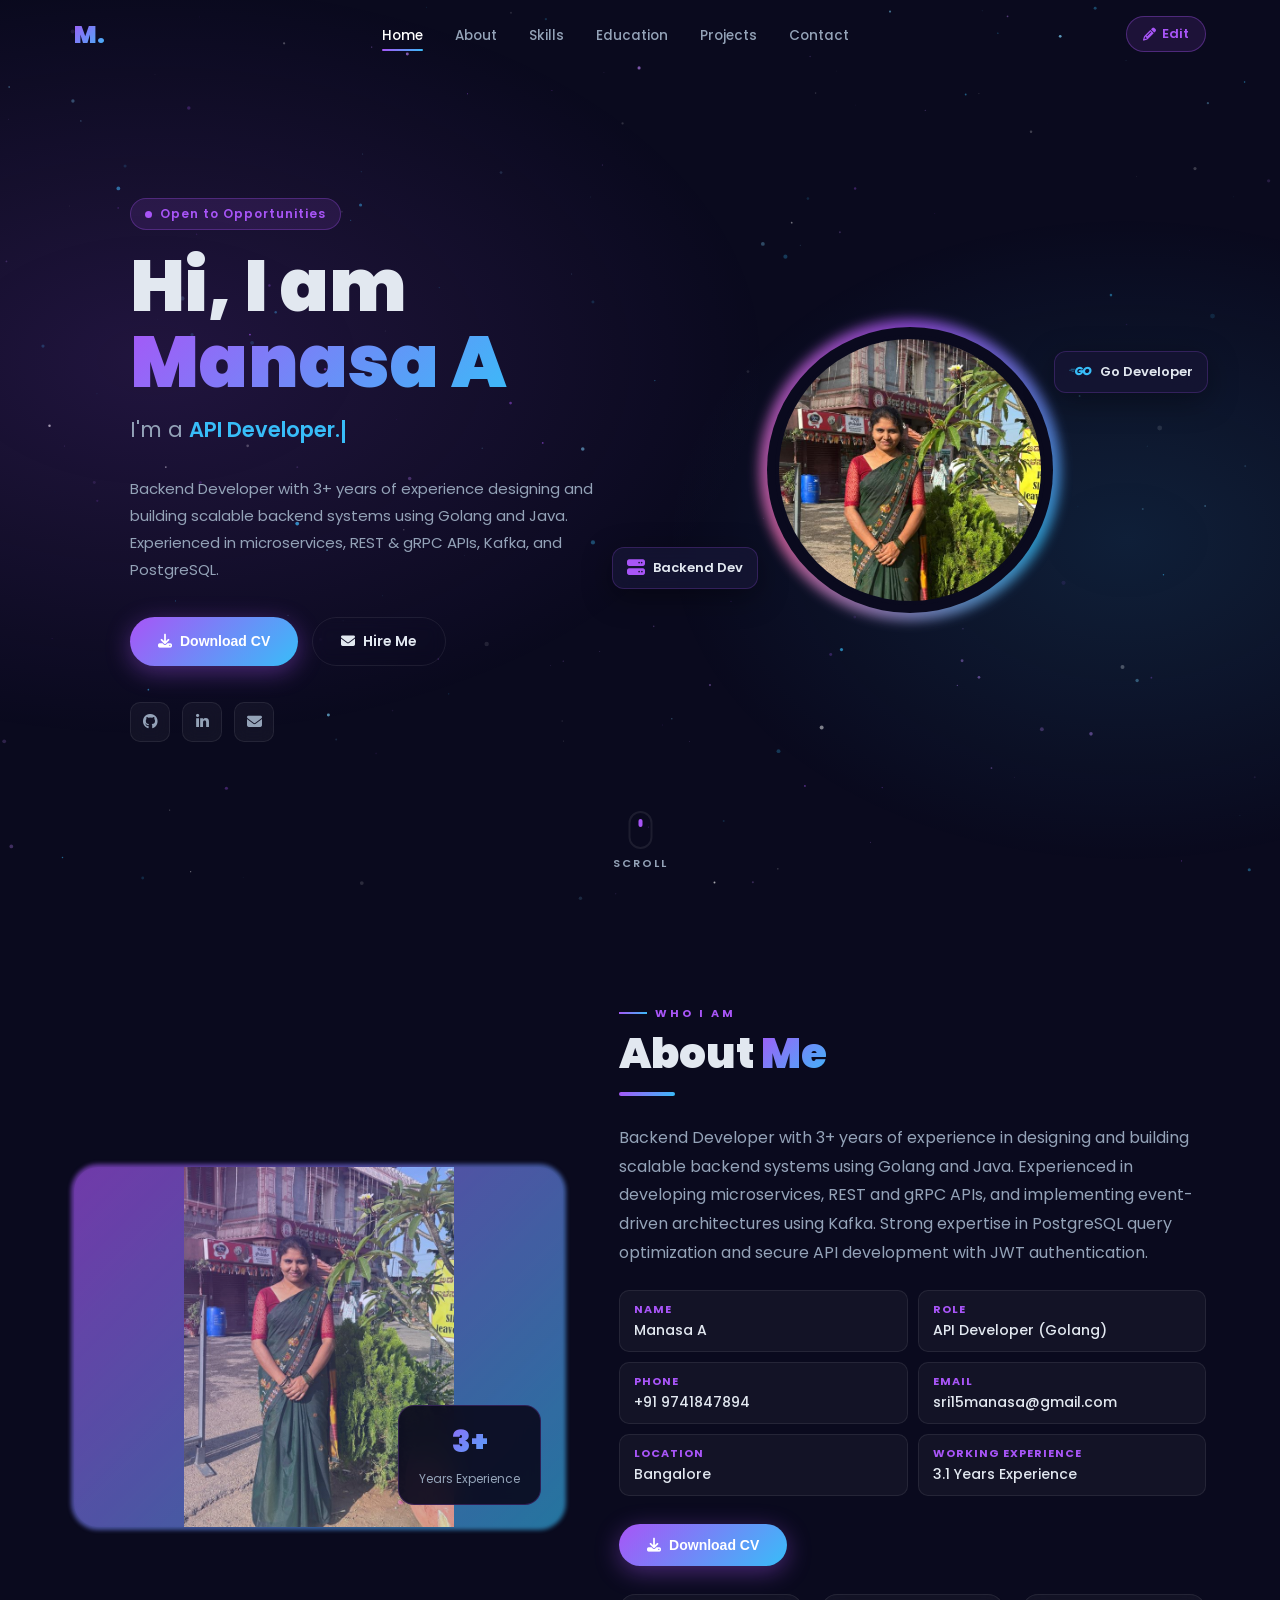
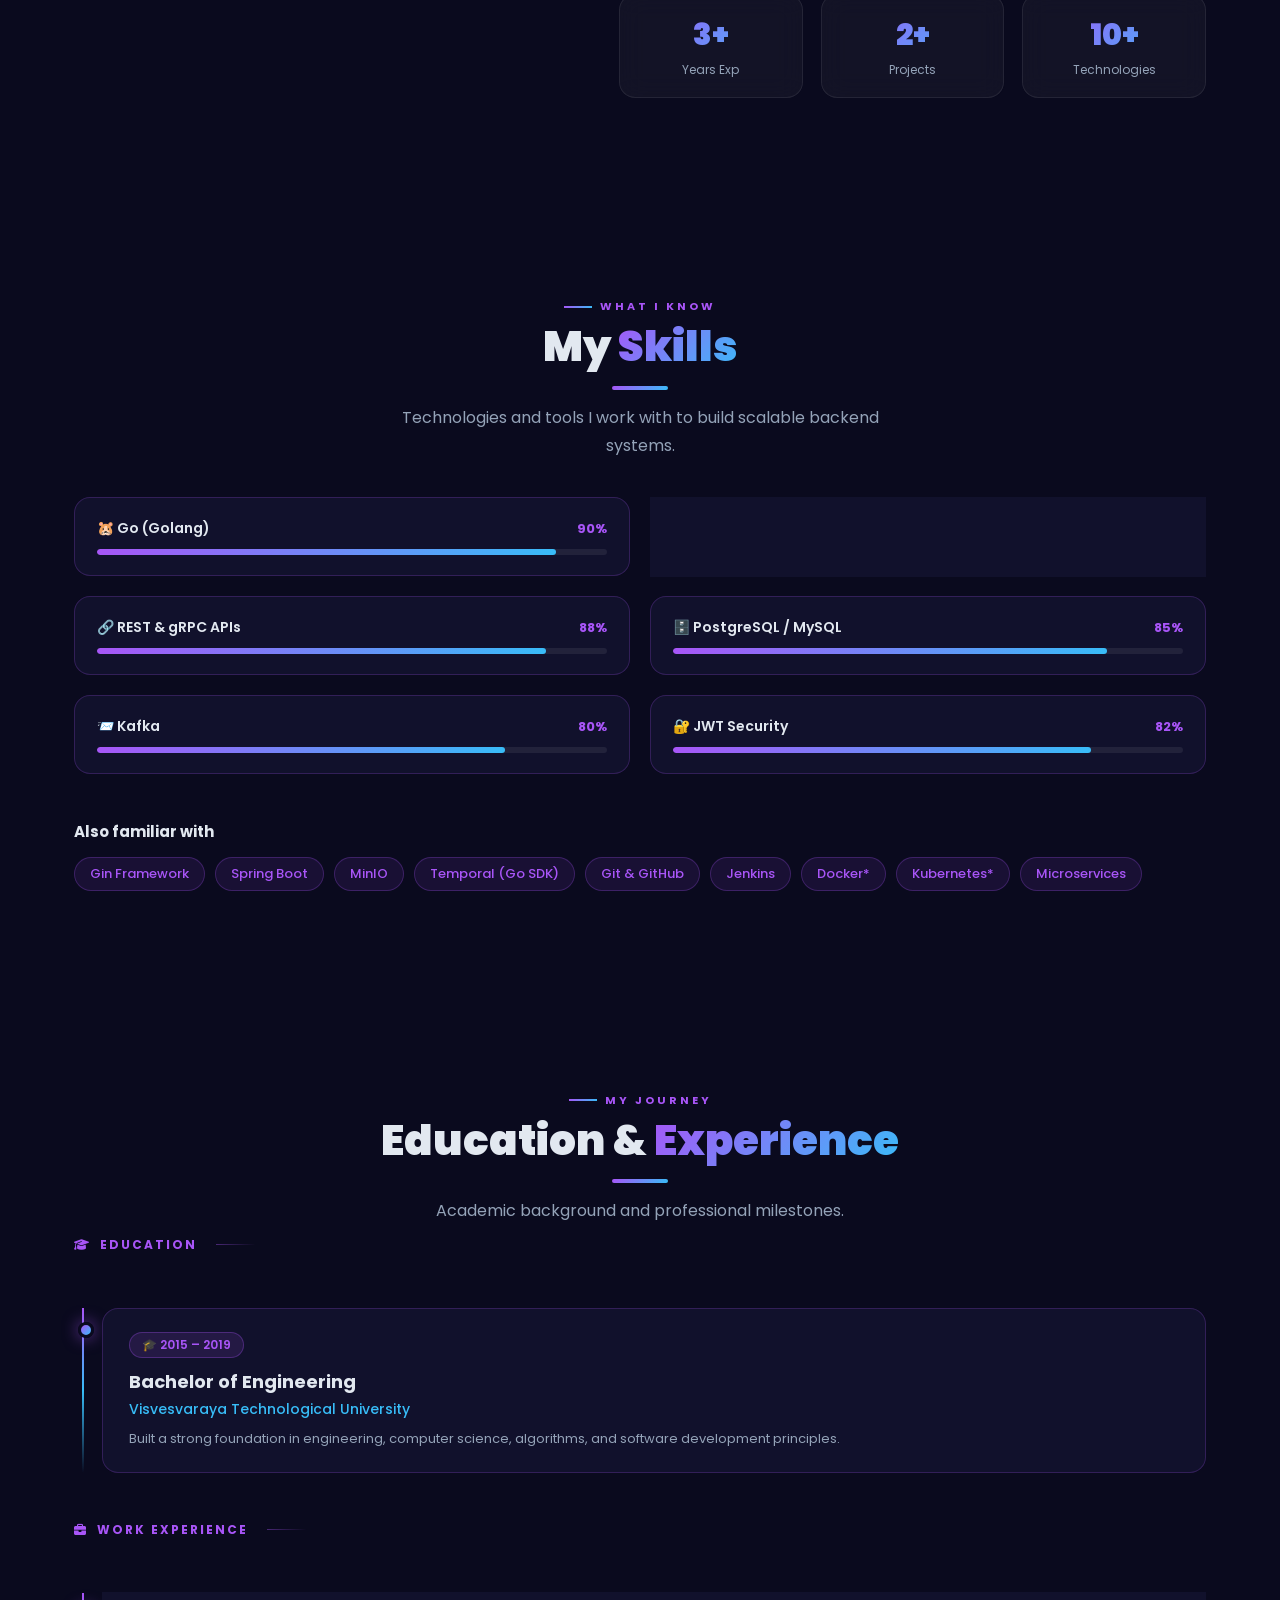
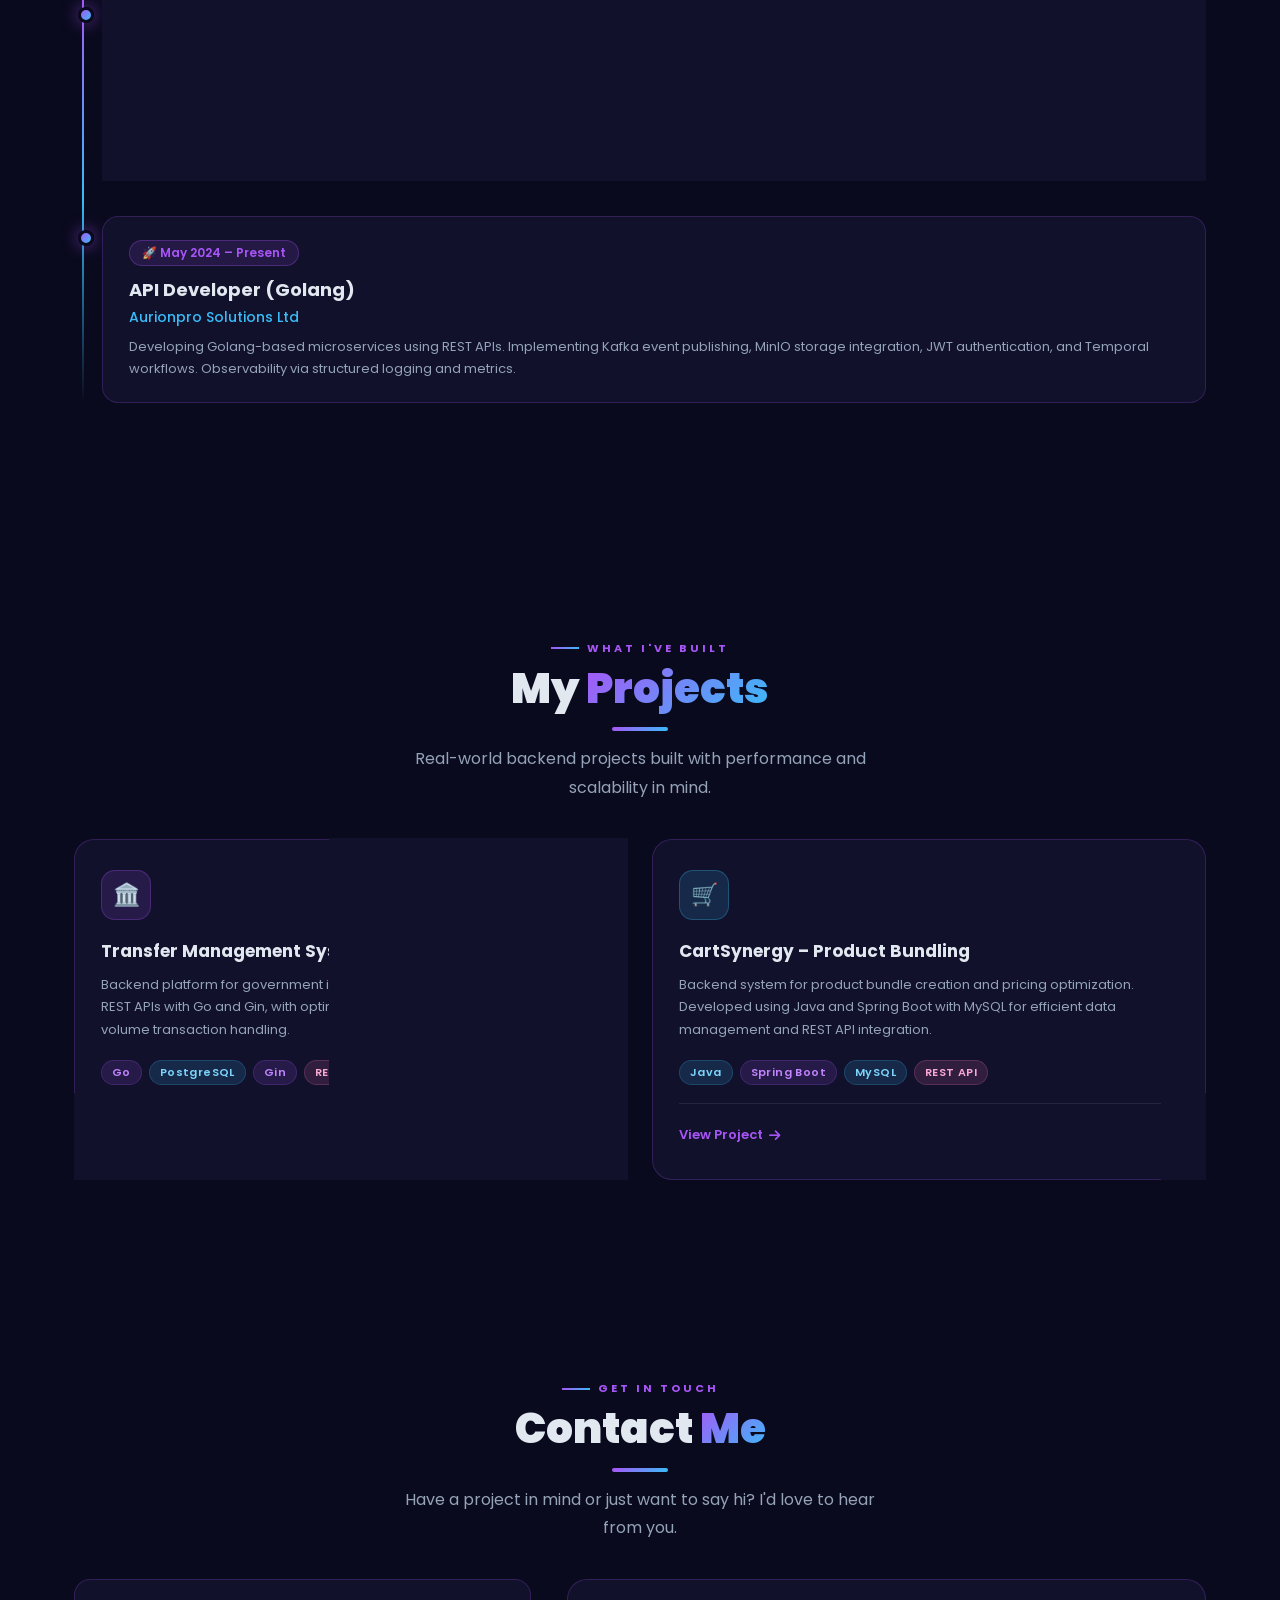
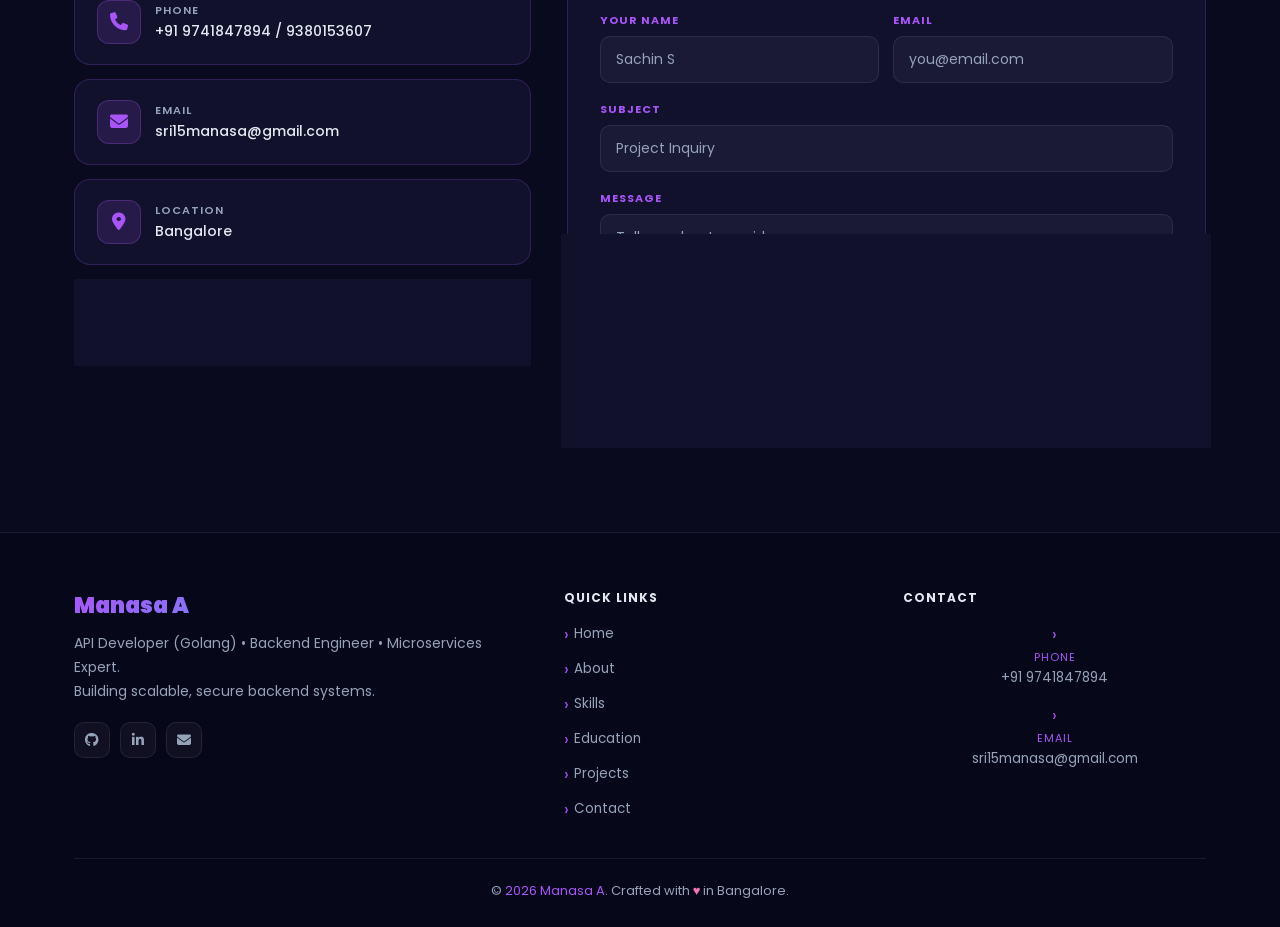
==== commit 8f4a10d6: "f" ====
--- a/index.html
+++ b/index.html
@@ -153,6 +153,11 @@
     .sk-pct{font-size:13px;font-weight:700;color:var(--accent)}
     .sk-track{width:100%;height:6px;background:rgba(255,255,255,.07);border-radius:3px;overflow:hidden}
     .sk-fill{height:100%;border-radius:3px;background:var(--grad);width:0;transition:width 1.2s cubic-bezier(.4,0,.2,1)}
+    .sk-card{position:relative}
+    .sk-del-btn{display:none;position:absolute;top:8px;right:9px;background:rgba(239,68,68,.82);color:#fff;border:none;border-radius:50%;width:22px;height:22px;cursor:pointer;font-size:11px;align-items:center;justify-content:center;line-height:1;z-index:5;padding:0;font-weight:700}
+    .edit-mode .sk-del-btn{display:flex}
+    #add-skill-btn{display:none;margin:18px auto 0}
+    .edit-mode #add-skill-btn{display:flex}
     .tags-area{margin-top:46px}
     .tags-area h3{font-size:15px;font-weight:700;color:var(--text);margin-bottom:14px}
     .tags-wrap{display:flex;flex-wrap:wrap;gap:10px}
@@ -264,13 +269,13 @@
     /* ==========  CV TEMPLATE PICKER  ========== */
     .tpl-overlay{position:fixed;inset:0;background:rgba(0,0,8,.85);backdrop-filter:blur(12px);z-index:99995;display:none;align-items:center;justify-content:center;padding:20px}
     .tpl-overlay.open{display:flex}
-    .tpl-modal{background:#0d0d20;border:1px solid rgba(168,85,247,.28);border-radius:22px;padding:36px 32px;max-width:800px;width:100%;max-height:92vh;overflow-y:auto;box-shadow:0 28px 90px rgba(0,0,0,.8)}
+    .tpl-modal{background:#0d0d20;border:1px solid rgba(168,85,247,.28);border-radius:22px;padding:36px 32px;max-width:960px;width:100%;max-height:92vh;overflow-y:auto;box-shadow:0 28px 90px rgba(0,0,0,.8)}
     .tpl-modal-hd{display:flex;align-items:center;justify-content:space-between;margin-bottom:26px}
     .tpl-modal-hd h2{font-size:20px;font-weight:800;background:var(--grad);-webkit-background-clip:text;-webkit-text-fill-color:transparent;background-clip:text}
     .tpl-modal-x{background:none;border:none;color:var(--muted);font-size:24px;cursor:pointer;line-height:1;padding:4px 8px;border-radius:6px;transition:all .2s}
     .tpl-modal-x:hover{color:#fff;background:rgba(255,255,255,.08)}
     .tpl-grid{display:grid;grid-template-columns:repeat(3,1fr);gap:18px;margin-bottom:28px}
-    @media(max-width:600px){.tpl-grid{grid-template-columns:1fr 1fr}}
+    @media(max-width:700px){.tpl-grid{grid-template-columns:1fr 1fr}}
     .tpl-card{border:2px solid rgba(255,255,255,.07);border-radius:14px;padding:14px;cursor:pointer;transition:all .28s;background:rgba(255,255,255,.02);position:relative}
     .tpl-card:hover{border-color:rgba(168,85,247,.4);transform:translateY(-4px);background:rgba(168,85,247,.04)}
     .tpl-card.sel{border-color:var(--accent);background:rgba(168,85,247,.09);box-shadow:0 0 0 1px rgba(168,85,247,.25)}
@@ -317,6 +322,32 @@
     .p3-sep{height:2px;background:#7c3aed;width:100%;margin:3px 0;border-radius:1px}
     .p3-sec{height:5px;width:30%;background:#4b4b4b;border-radius:2px;border-left:3px solid #7c3aed;padding-left:5px}
     .p3-l{height:4px;border-radius:2px;background:#ebebeb;margin-bottom:2px}
+    /* T4: Executive Teal */
+    .p4{background:#fff;width:100%;height:100%;display:flex;flex-direction:column}
+    .p4-hdr{height:28%;background:#0f766e;padding:8px 10px;display:flex;flex-direction:column;gap:4px}
+    .p4-n{height:9px;width:52%;background:rgba(255,255,255,.9);border-radius:2px}
+    .p4-r{height:5px;width:35%;background:#99f6e4;border-radius:2px}
+    .p4-body{flex:1;padding:7px;display:flex;flex-direction:column;gap:5px}
+    .p4-acc{height:4px;width:28%;background:#0f766e;border-radius:2px}
+    .p4-l{height:4px;border-radius:2px;background:#e5e7eb}
+    .p4-tags{display:flex;gap:3px;flex-wrap:wrap}
+    .p4-tag{height:6px;width:18%;background:#ccfbf1;border-radius:2px}
+    /* T5: Elegant Warm */
+    .p5{background:#fdf8f2;width:100%;height:100%;display:flex;flex-direction:column}
+    .p5-hdr{height:30%;background:#7c2d12;padding:8px 10px;display:flex;flex-direction:column;gap:4px}
+    .p5-n{height:9px;width:50%;background:rgba(255,255,255,.9);border-radius:2px}
+    .p5-r{height:5px;width:33%;background:#fed7aa;border-radius:2px}
+    .p5-body{flex:1;display:grid;grid-template-columns:1fr 1.8fr}
+    .p5-side{background:#fff7ed;padding:6px;display:flex;flex-direction:column;gap:5px;border-right:1px solid #f0e0ce}
+    .p5-sb{height:4px;border-radius:2px;background:#fdba74}
+    .p5-main{padding:7px;display:flex;flex-direction:column;gap:4px}
+    .p5-acc{height:5px;width:32%;background:#7c2d12;border-radius:2px;margin-bottom:2px}
+    .p5-l{height:4px;border-radius:2px;background:#e7d9c8}
+    /* Timeline group labels */
+    .tl-group{position:relative}
+    .tl-group-lbl{display:inline-flex;align-items:center;gap:9px;font-size:12px;font-weight:700;letter-spacing:2px;text-transform:uppercase;color:var(--accent);margin-bottom:18px;margin-top:10px}
+    .tl-group-lbl::after{content:'';flex:1;height:1px;background:linear-gradient(90deg,rgba(168,85,247,.4),transparent);margin-left:10px;min-width:40px}
+    .tl-group + .tl-group{margin-top:38px}
   </style>
 </head>
 <body>
@@ -408,6 +439,40 @@
           <div class="tpl-name">Modern Minimal</div>
           <div class="tpl-desc">Single column &middot; Purple accents &middot; Clean type</div>
         </div>
+        <!-- T4: Executive Teal -->
+        <div class="tpl-card" data-tpl="cv-template-4.html">
+          <div class="tpl-preview">
+            <div class="p4">
+              <div class="p4-hdr"><div class="p4-n"></div><div class="p4-r"></div></div>
+              <div class="p4-body">
+                <div class="p4-acc"></div>
+                <div class="p4-l" style="width:92%"></div><div class="p4-l" style="width:78%"></div>
+                <div class="p4-acc" style="margin-top:5px"></div>
+                <div class="p4-tags"><div class="p4-tag"></div><div class="p4-tag"></div><div class="p4-tag"></div><div class="p4-tag"></div></div>
+                <div class="p4-acc" style="margin-top:5px"></div>
+                <div class="p4-l" style="width:88%"></div><div class="p4-l" style="width:70%"></div>
+              </div>
+            </div>
+          </div>
+          <div class="tpl-check"><i class="fa fa-check"></i></div>
+          <div class="tpl-name">Executive Teal</div>
+          <div class="tpl-desc">Teal header &middot; Single column &middot; Skill tags</div>
+        </div>
+        <!-- T5: Elegant Warm -->
+        <div class="tpl-card" data-tpl="cv-template-5.html">
+          <div class="tpl-preview">
+            <div class="p5">
+              <div class="p5-hdr"><div class="p5-n"></div><div class="p5-r"></div></div>
+              <div class="p5-body">
+                <div class="p5-side"><div class="p5-sb"></div><div class="p5-sb" style="width:80%"></div><div class="p5-sb"></div><div class="p5-sb" style="width:65%"></div></div>
+                <div class="p5-main"><div class="p5-acc"></div><div class="p5-l" style="width:85%"></div><div class="p5-l" style="width:75%"></div><div class="p5-acc" style="margin-top:6px"></div><div class="p5-l" style="width:90%"></div></div>
+              </div>
+            </div>
+          </div>
+          <div class="tpl-check"><i class="fa fa-check"></i></div>
+          <div class="tpl-name">Elegant Warm</div>
+          <div class="tpl-desc">Terracotta header &middot; Warm tones &middot; Two-column</div>
+        </div>
       </div>
       <div class="tpl-ft">
         <button class="tpl-cancel" id="tpl-cancel">Cancel</button>
@@ -501,13 +566,14 @@
         <p style="max-width:500px;margin:0 auto">Technologies and tools I work with to build scalable backend systems.</p>
       </div>
       <div class="skills-g" data-aos="fade-up" data-aos-delay="100">
-        <div class="sk-card"><div class="sk-top"><div class="sk-name">🐹 Go (Golang)</div><div class="sk-pct">90%</div></div><div class="sk-track"><div class="sk-fill" data-w="90"></div></div></div>
-        <div class="sk-card"><div class="sk-top"><div class="sk-name">☕ Java</div><div class="sk-pct">85%</div></div><div class="sk-track"><div class="sk-fill" data-w="85"></div></div></div>
-        <div class="sk-card"><div class="sk-top"><div class="sk-name">🔗 REST &amp; gRPC APIs</div><div class="sk-pct">88%</div></div><div class="sk-track"><div class="sk-fill" data-w="88"></div></div></div>
-        <div class="sk-card"><div class="sk-top"><div class="sk-name">🗄️ PostgreSQL / MySQL</div><div class="sk-pct">85%</div></div><div class="sk-track"><div class="sk-fill" data-w="85"></div></div></div>
-        <div class="sk-card"><div class="sk-top"><div class="sk-name">📨 Kafka</div><div class="sk-pct">80%</div></div><div class="sk-track"><div class="sk-fill" data-w="80"></div></div></div>
-        <div class="sk-card"><div class="sk-top"><div class="sk-name">🔐 JWT Security</div><div class="sk-pct">82%</div></div><div class="sk-track"><div class="sk-fill" data-w="82"></div></div></div>
-      </div>
+        <div class="sk-card"><button class="sk-del-btn" title="Remove">&#xd7;</button><div class="sk-top"><div class="sk-name">🐹 Go (Golang)</div><div class="sk-pct">90%</div></div><div class="sk-track"><div class="sk-fill" data-w="90"></div></div></div>
+        <div class="sk-card"><button class="sk-del-btn" title="Remove">&#xd7;</button><div class="sk-top"><div class="sk-name">☕ Java</div><div class="sk-pct">85%</div></div><div class="sk-track"><div class="sk-fill" data-w="85"></div></div></div>
+        <div class="sk-card"><button class="sk-del-btn" title="Remove">&#xd7;</button><div class="sk-top"><div class="sk-name">🔗 REST &amp; gRPC APIs</div><div class="sk-pct">88%</div></div><div class="sk-track"><div class="sk-fill" data-w="88"></div></div></div>
+        <div class="sk-card"><button class="sk-del-btn" title="Remove">&#xd7;</button><div class="sk-top"><div class="sk-name">🗄️ PostgreSQL / MySQL</div><div class="sk-pct">85%</div></div><div class="sk-track"><div class="sk-fill" data-w="85"></div></div></div>
+        <div class="sk-card"><button class="sk-del-btn" title="Remove">&#xd7;</button><div class="sk-top"><div class="sk-name">📨 Kafka</div><div class="sk-pct">80%</div></div><div class="sk-track"><div class="sk-fill" data-w="80"></div></div></div>
+        <div class="sk-card"><button class="sk-del-btn" title="Remove">&#xd7;</button><div class="sk-top"><div class="sk-name">🔐 JWT Security</div><div class="sk-pct">82%</div></div><div class="sk-track"><div class="sk-fill" data-w="82"></div></div></div>
+      </div>
+      <button id="add-skill-btn" class="add-exp-btn"><i class="fa fa-plus"></i> Add Skill</button>
       <div class="tags-area" data-aos="fade-up" data-aos-delay="150">
         <h3>Also familiar with</h3>
         <div class="tags-wrap">
@@ -525,40 +591,54 @@
     <div class="wrap">
       <div class="text-c" data-aos="fade-up">
         <div class="sec-label" style="justify-content:center">My Journey</div>
-        <h2 class="sec-title">Education <span class="grad-text">Timeline</span></h2>
+        <h2 class="sec-title">Education &amp; <span class="grad-text">Experience</span></h2>
         <div class="sec-div" style="margin:0 auto 14px"></div>
-        <p style="max-width:480px;margin:0 auto">Academic milestones that shaped my technical foundation.</p>
-      </div>
-      <div class="tl" id="experience-tl" data-aos="fade-up" data-aos-delay="100">
-        <div class="tl-item">
-          <div class="tl-dot"></div>
-          <div class="tl-card">
-            <div class="tl-year">🎓 2015 – 2019</div>
-            <div class="tl-title">Bachelor of Engineering</div>
-            <div class="tl-sub">Visvesvaraya Technological University</div>
-            <div class="tl-desc">Built a strong foundation in engineering, computer science, algorithms, and software development principles.</div>
-          </div>
-        </div>
-        <div class="tl-item">
-          <div class="tl-dot"></div>
-          <div class="tl-card">
-            <div class="tl-year">💼 Mar 2023 – Apr 2024</div>
-            <div class="tl-title">Backend Developer</div>
-            <div class="tl-sub">Increasingly Technologies / Dynamic Selling Pvt Ltd</div>
-            <div class="tl-desc">Developed and maintained backend applications using Java and Spring Boot. Built RESTful services, optimized MySQL schemas, and utilized Hibernate/JPA for ORM-based data persistence.</div>
-          </div>
-        </div>
-        <div class="tl-item">
-          <div class="tl-dot"></div>
-          <div class="tl-card">
-            <div class="tl-year">🚀 May 2024 – Present</div>
-            <div class="tl-title">API Developer (Golang)</div>
-            <div class="tl-sub">Aurionpro Solutions Ltd</div>
-            <div class="tl-desc">Developing Golang-based microservices using REST APIs. Implementing Kafka event publishing, MinIO storage integration, JWT authentication, and Temporal workflows. Observability via structured logging and metrics.</div>
-          </div>
-        </div>
-      </div>
-      <button id="add-exp-btn" class="add-exp-btn"><i class="fa fa-plus"></i> Add Experience / Education</button>
+        <p style="max-width:480px;margin:0 auto">Academic background and professional milestones.</p>
+      </div>
+
+      <!-- Education group -->
+      <div class="tl-group" data-aos="fade-up" data-aos-delay="80">
+        <div class="tl-group-lbl"><i class="fa fa-graduation-cap"></i> Education</div>
+        <div class="tl" id="education-tl">
+          <div class="tl-item">
+            <div class="tl-dot"></div>
+            <div class="tl-card">
+              <div class="tl-year">🎓 2015 – 2019</div>
+              <div class="tl-title">Bachelor of Engineering</div>
+              <div class="tl-sub">Visvesvaraya Technological University</div>
+              <div class="tl-desc">Built a strong foundation in engineering, computer science, algorithms, and software development principles.</div>
+            </div>
+          </div>
+        </div>
+        <button id="add-edu-btn" class="add-exp-btn"><i class="fa fa-plus"></i> Add Education</button>
+      </div>
+
+      <!-- Work Experience group -->
+      <div class="tl-group" data-aos="fade-up" data-aos-delay="120">
+        <div class="tl-group-lbl"><i class="fa fa-briefcase"></i> Work Experience</div>
+        <div class="tl" id="experience-tl">
+          <div class="tl-item">
+            <div class="tl-dot"></div>
+            <div class="tl-card">
+              <div class="tl-year">💼 Mar 2023 – Apr 2024</div>
+              <div class="tl-title">Backend Developer</div>
+              <div class="tl-sub">Increasingly Technologies / Dynamic Selling Pvt Ltd</div>
+              <div class="tl-desc">Developed and maintained backend applications using Java and Spring Boot. Built RESTful services, optimized MySQL schemas, and utilized Hibernate/JPA for ORM-based data persistence.</div>
+            </div>
+          </div>
+          <div class="tl-item">
+            <div class="tl-dot"></div>
+            <div class="tl-card">
+              <div class="tl-year">🚀 May 2024 – Present</div>
+              <div class="tl-title">API Developer (Golang)</div>
+              <div class="tl-sub">Aurionpro Solutions Ltd</div>
+              <div class="tl-desc">Developing Golang-based microservices using REST APIs. Implementing Kafka event publishing, MinIO storage integration, JWT authentication, and Temporal workflows. Observability via structured logging and metrics.</div>
+            </div>
+          </div>
+        </div>
+        <button id="add-exp-btn" class="add-exp-btn"><i class="fa fa-plus"></i> Add Experience</button>
+      </div>
+
     </div>
   </section>
 
@@ -813,6 +893,12 @@
             pct:  parseInt(c.querySelector('.sk-pct')?.textContent) || 0
           })),
           tags: Array.from(document.querySelectorAll('.tags-area .tag')).map(t => t.textContent.trim()),
+          education: Array.from(document.querySelectorAll('#education-tl .tl-item')).map(item => ({
+            year:        item.querySelector('.tl-year')?.textContent?.trim() || '',
+            title:       item.querySelector('.tl-title')?.textContent?.trim() || '',
+            institution: item.querySelector('.tl-sub')?.textContent?.trim() || '',
+            desc:        item.querySelector('.tl-desc')?.textContent?.trim() || ''
+          })),
           experience: Array.from(document.querySelectorAll('#experience-tl .tl-item')).map(item => ({
             year:    item.querySelector('.tl-year')?.textContent?.trim() || '',
             title:   item.querySelector('.tl-title')?.textContent?.trim() || '',
@@ -846,7 +932,7 @@
         editBanner.classList.remove('show');
         getFields().forEach(el => { el.contentEditable = 'false'; });
         // Also disable contenteditable on dynamically added items
-        document.querySelectorAll('#experience-tl [contenteditable]').forEach(el => { el.contentEditable = 'false'; });
+        document.querySelectorAll('#education-tl [contenteditable], #experience-tl [contenteditable]').forEach(el => { el.contentEditable = 'false'; });
         document.querySelectorAll('.sk-pct').forEach(el => {
           el.removeEventListener('input', onPctInput);
           syncBar(el);
@@ -859,7 +945,30 @@
         showToast('✓ Saved! Open CV to see your updates.');
       }
 
-      // Add More Experience button
+      // Add Education button
+      const addEduBtn = document.getElementById('add-edu-btn');
+      if(addEduBtn){
+        addEduBtn.addEventListener('click', () => {
+          const tl = document.getElementById('education-tl');
+          const item = document.createElement('div');
+          item.className = 'tl-item';
+          item.innerHTML =
+            '<div class="tl-dot"></div>' +
+            '<div class="tl-card">' +
+            '<div class="tl-year" contenteditable="true" spellcheck="false">\uD83C\uDF93 Year Range</div>' +
+            '<div class="tl-title" contenteditable="true" spellcheck="false">Degree / Course</div>' +
+            '<div class="tl-sub" contenteditable="true" spellcheck="false">Institution Name</div>' +
+            '<div class="tl-desc" contenteditable="true" spellcheck="false">Describe your studies...</div>' +
+            '<button class="del-exp-btn"><i class="fa fa-times"></i> Remove</button>' +
+            '</div>';
+          item.querySelector('.del-exp-btn').addEventListener('click', () => item.remove());
+          tl.appendChild(item);
+          item.scrollIntoView({ behavior: 'smooth', block: 'center' });
+          setTimeout(() => item.querySelector('.tl-year').focus(), 300);
+        });
+      }
+
+      // Add Experience button
       const addBtn = document.getElementById('add-exp-btn');
       if(addBtn){
         addBtn.addEventListener('click', () => {
@@ -870,8 +979,8 @@
             '<div class="tl-dot"></div>' +
             '<div class="tl-card">' +
             '<div class="tl-year" contenteditable="true" spellcheck="false">\uD83D\uDCC5 Year Range</div>' +
-            '<div class="tl-title" contenteditable="true" spellcheck="false">Job Title / Degree</div>' +
-            '<div class="tl-sub" contenteditable="true" spellcheck="false">Company / Institution</div>' +
+            '<div class="tl-title" contenteditable="true" spellcheck="false">Job Title</div>' +
+            '<div class="tl-sub" contenteditable="true" spellcheck="false">Company Name</div>' +
             '<div class="tl-desc" contenteditable="true" spellcheck="false">Describe your role and responsibilities here...</div>' +
             '<button class="del-exp-btn"><i class="fa fa-times"></i> Remove</button>' +
             '</div>';
@@ -882,6 +991,32 @@
         });
       }
 
+      // Add Skill button
+      const addSkillBtn = document.getElementById('add-skill-btn');
+      if(addSkillBtn){
+        addSkillBtn.addEventListener('click', () => {
+          const card = document.createElement('div');
+          card.className = 'sk-card';
+          card.innerHTML =
+            '<button class="sk-del-btn" title="Remove">\xd7</button>' +
+            '<div class="sk-top">' +
+            '<div class="sk-name" contenteditable="true" spellcheck="false">Skill Name</div>' +
+            '<div class="sk-pct" contenteditable="true" spellcheck="false">80%</div>' +
+            '</div>' +
+            '<div class="sk-track"><div class="sk-fill" data-w="80" style="width:80%"></div></div>';
+          card.querySelector('.sk-del-btn').addEventListener('click', () => card.remove());
+          card.querySelector('.sk-pct').addEventListener('input', onPctInput);
+          document.querySelector('.skills-g').appendChild(card);
+          card.scrollIntoView({ behavior: 'smooth', block: 'center' });
+          setTimeout(() => card.querySelector('.sk-name').focus(), 200);
+        });
+      }
+
+      // Wire delete buttons on existing skill cards
+      document.querySelectorAll('.sk-card .sk-del-btn').forEach(btn => {
+        btn.addEventListener('click', () => btn.closest('.sk-card').remove());
+      });
+
       editBtn.addEventListener('click', () => editing ? exitEdit() : enterEdit());
     })();
 
